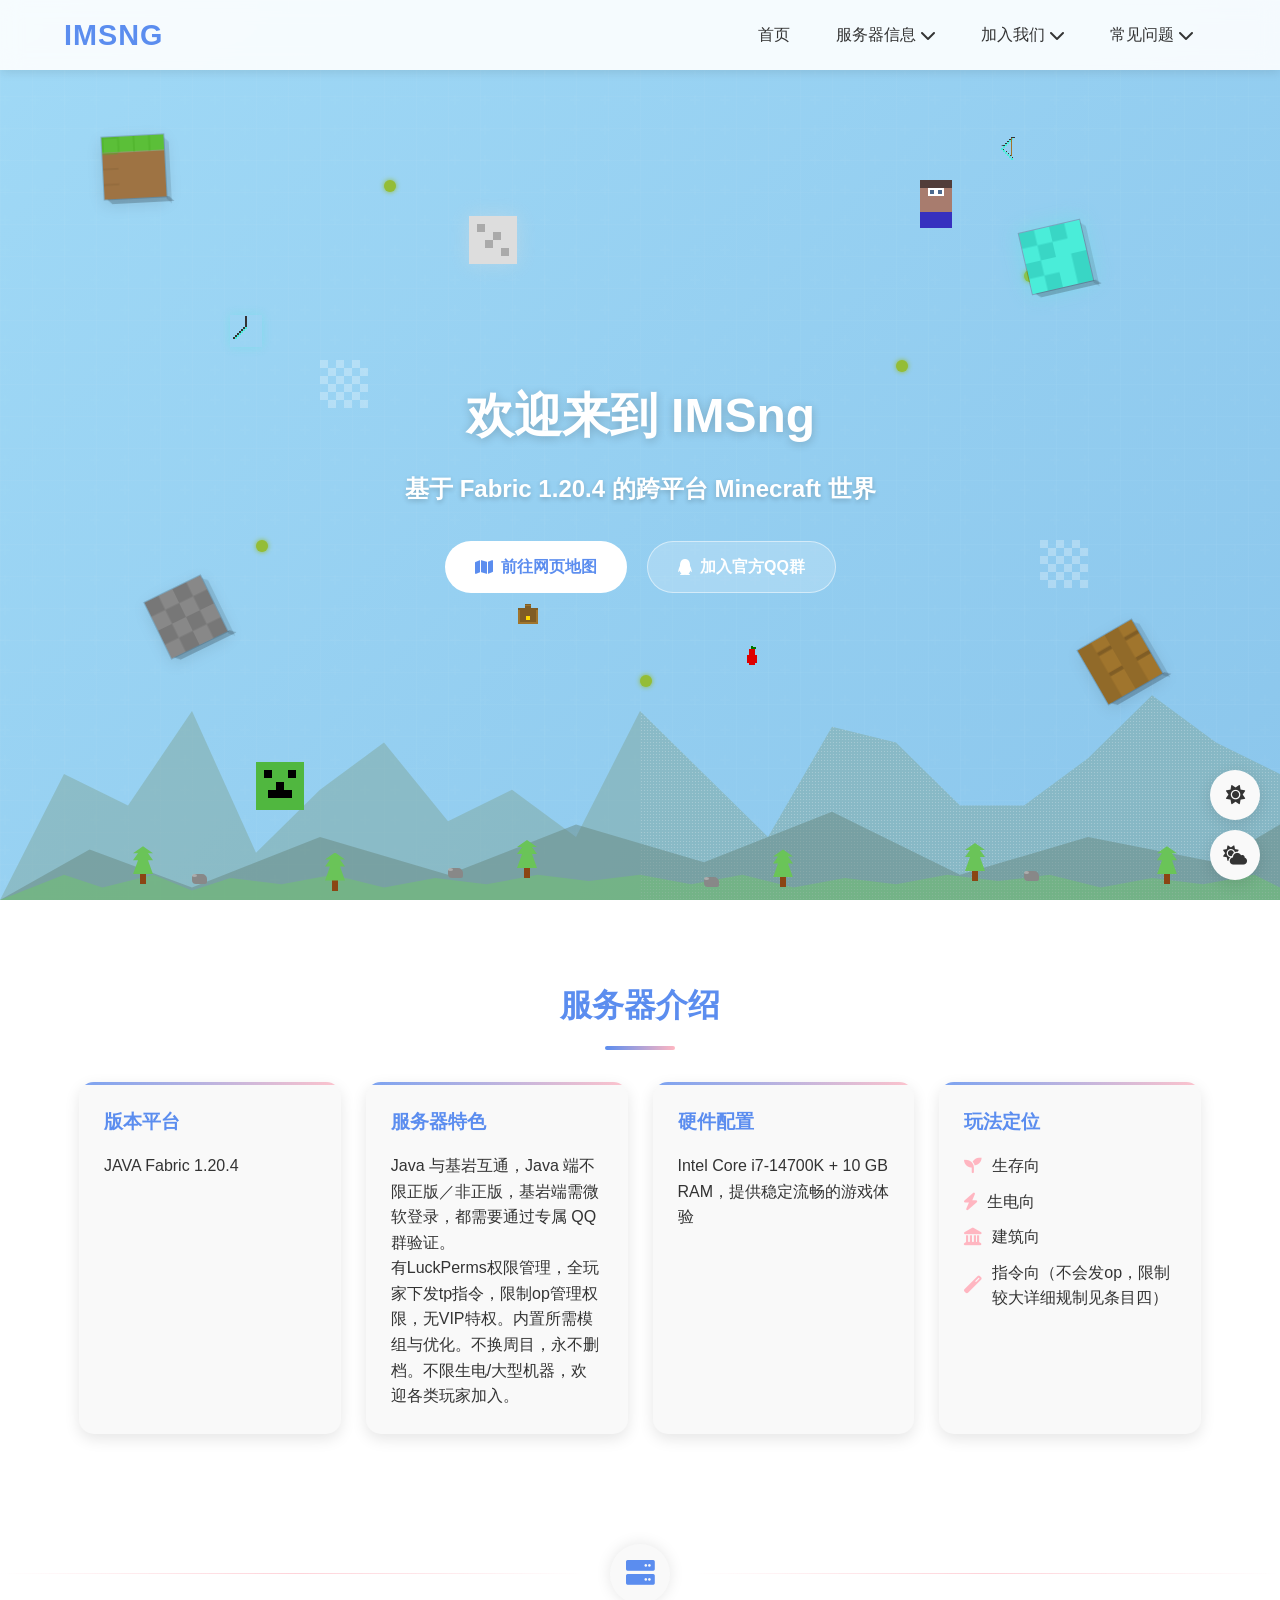
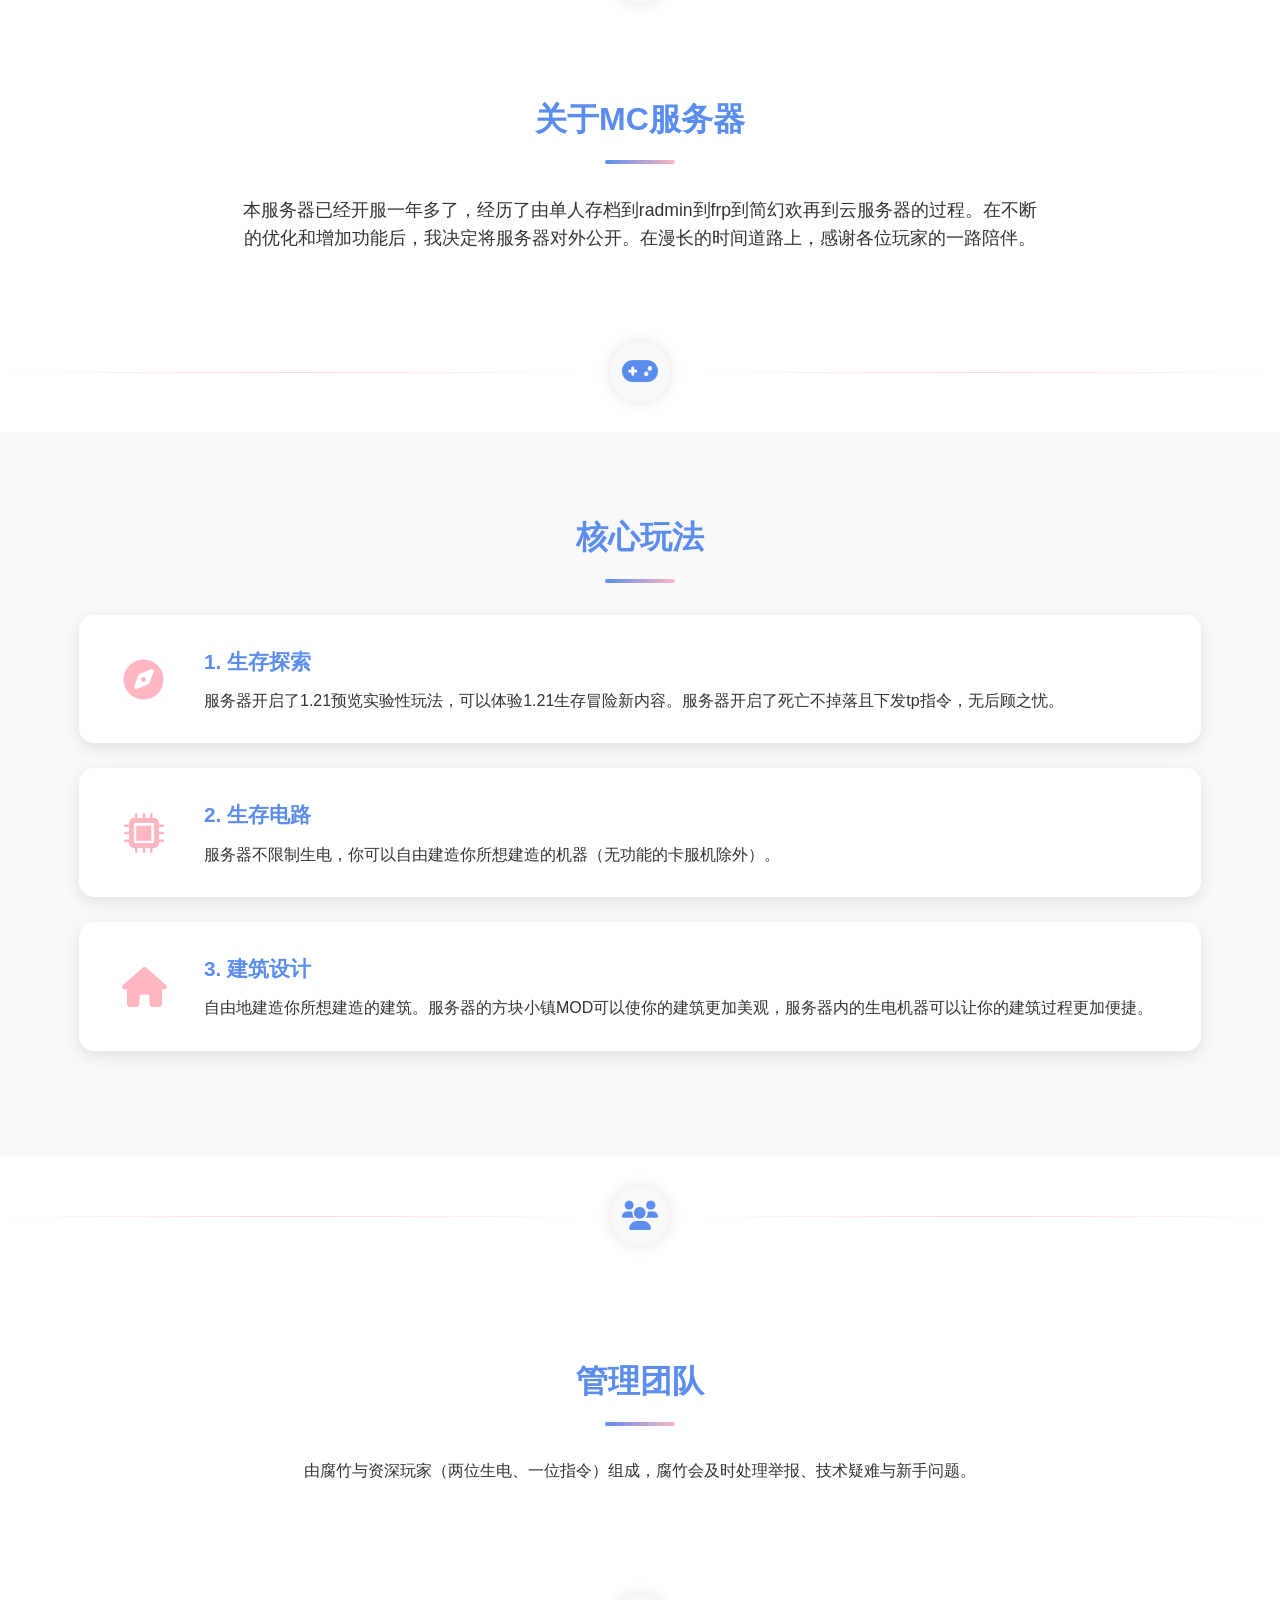
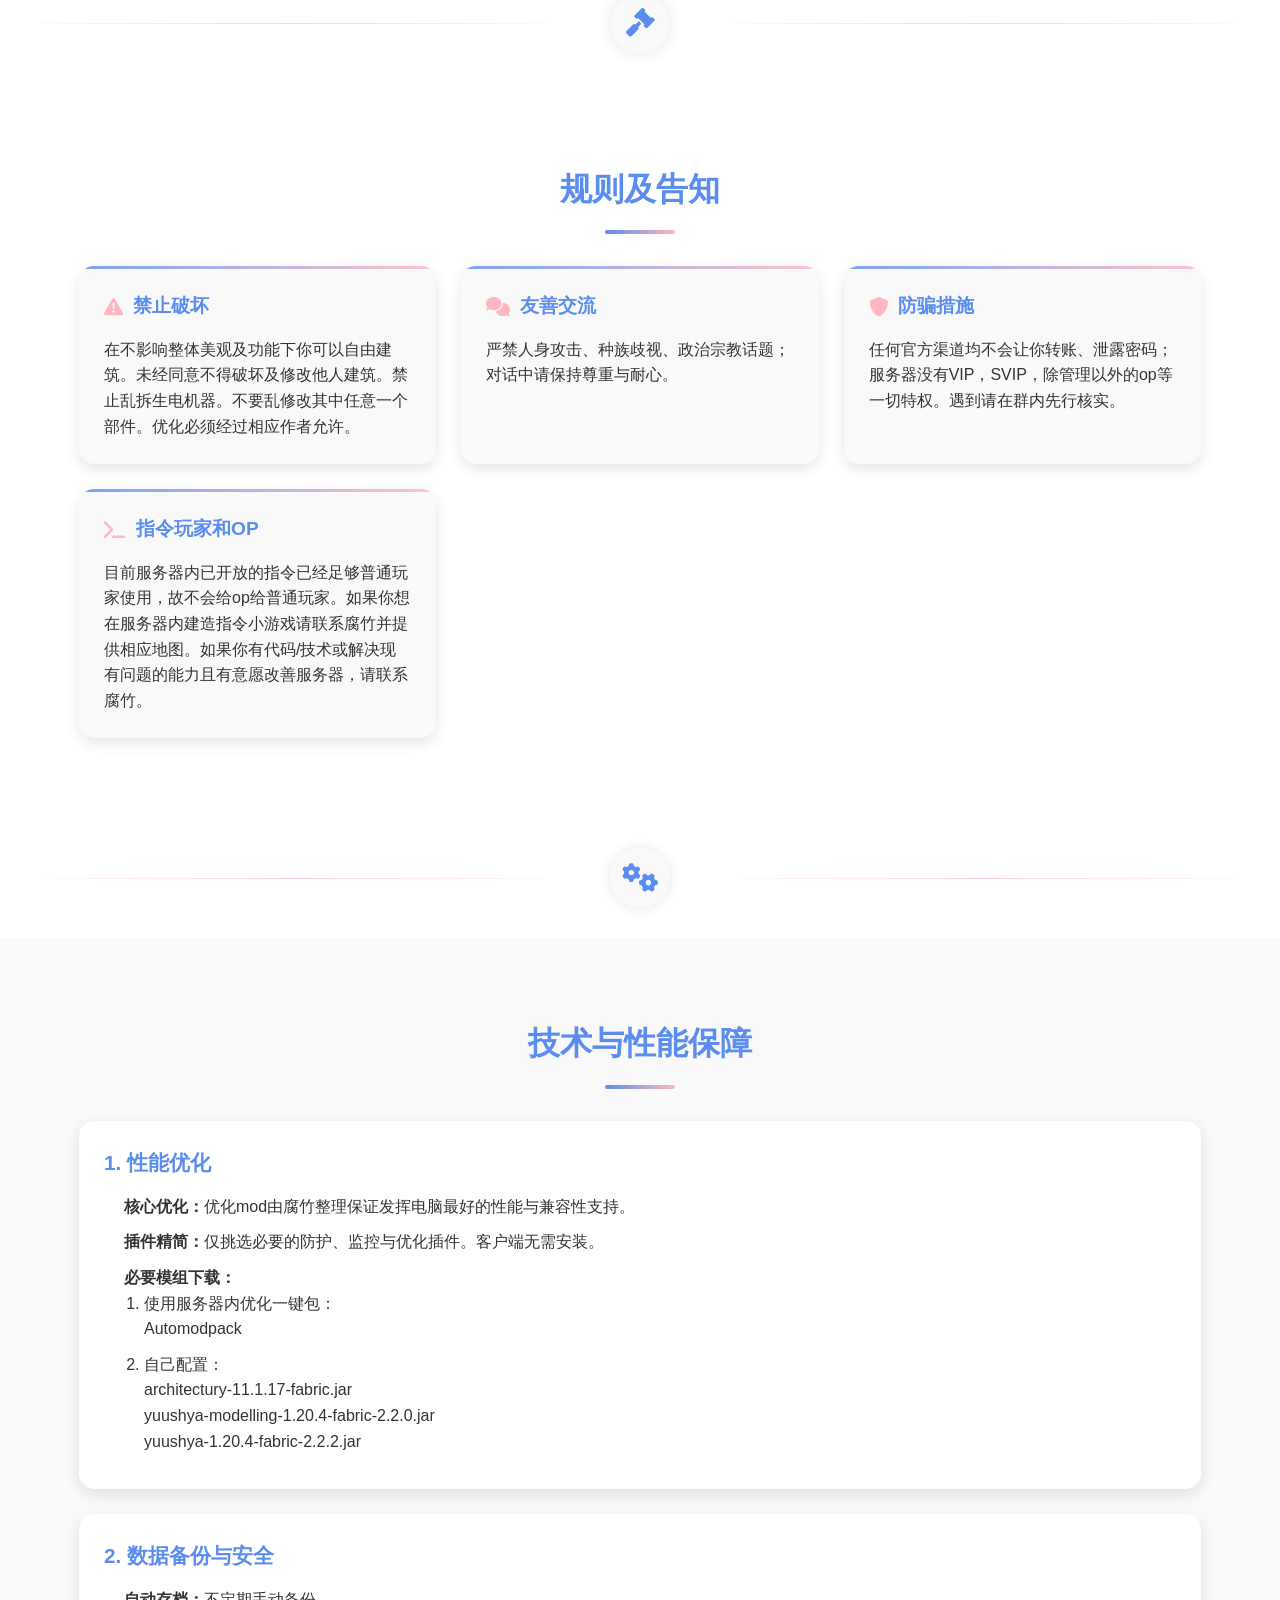
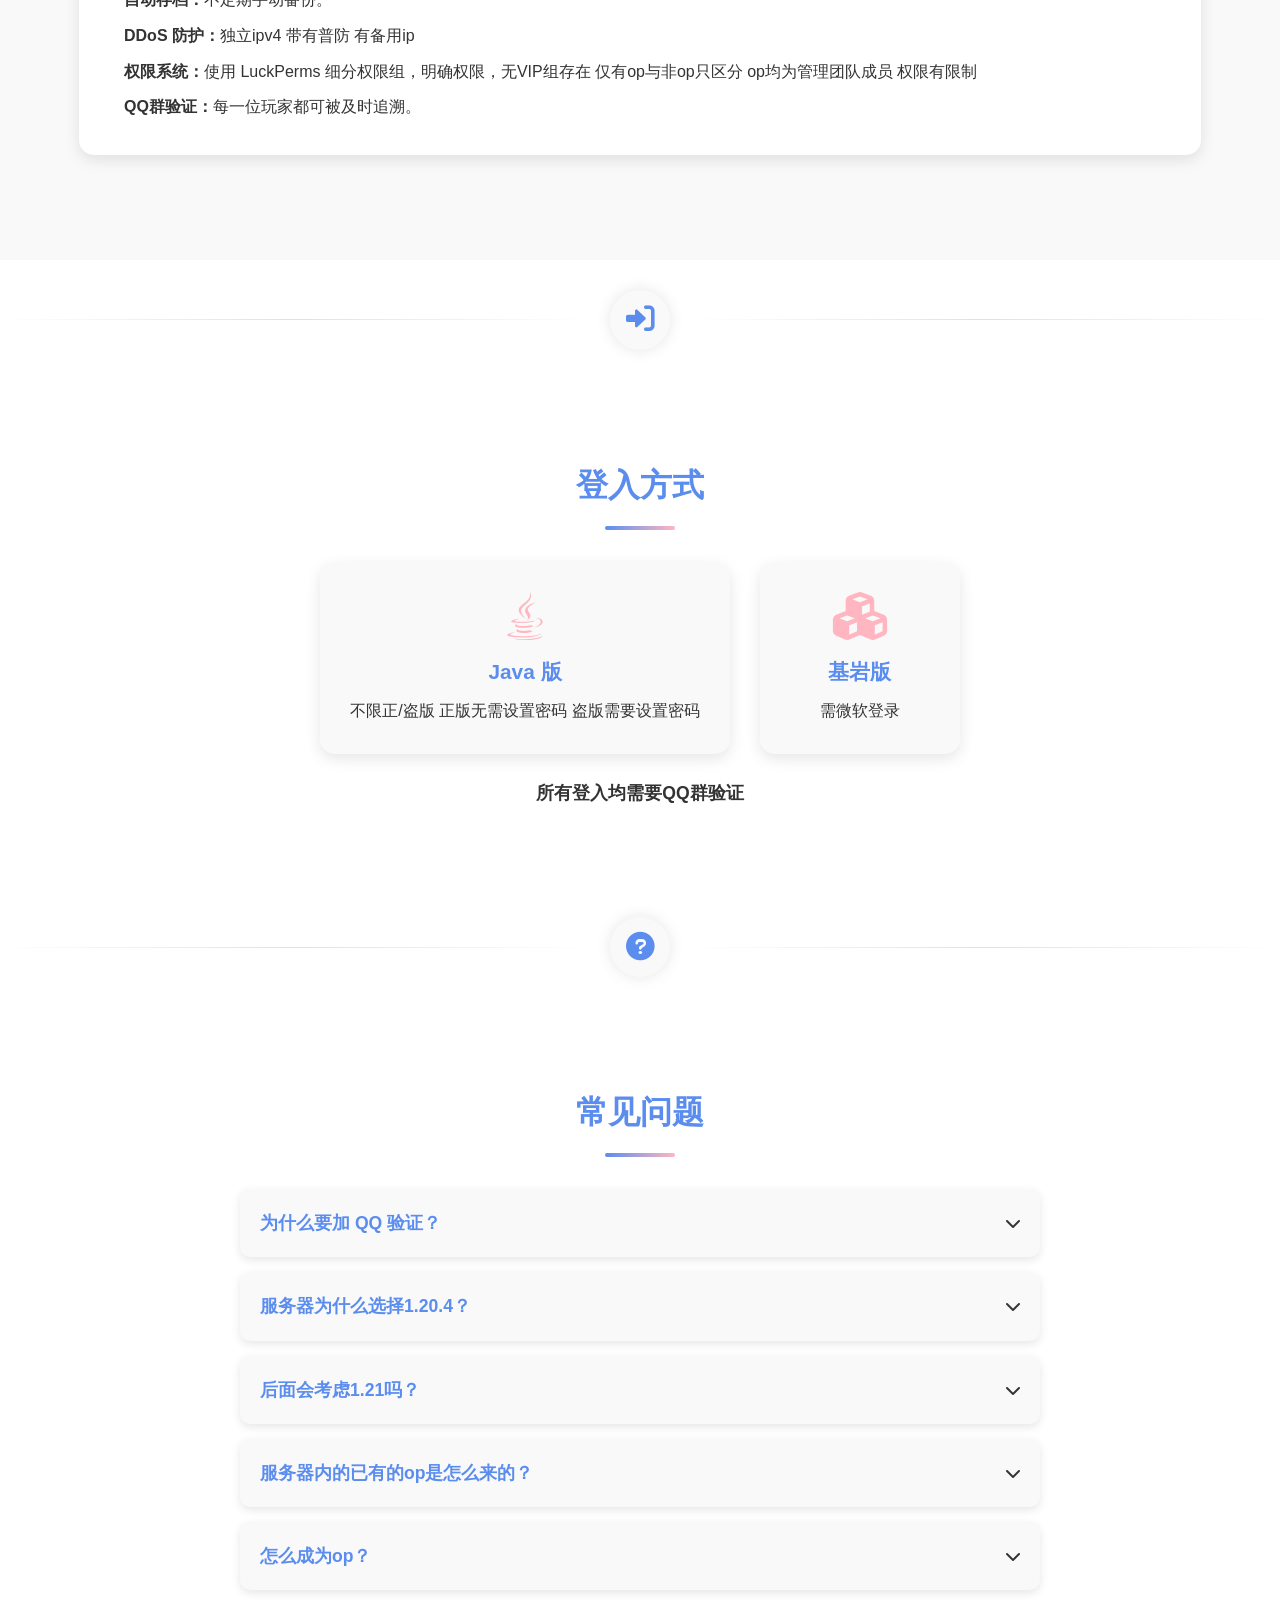
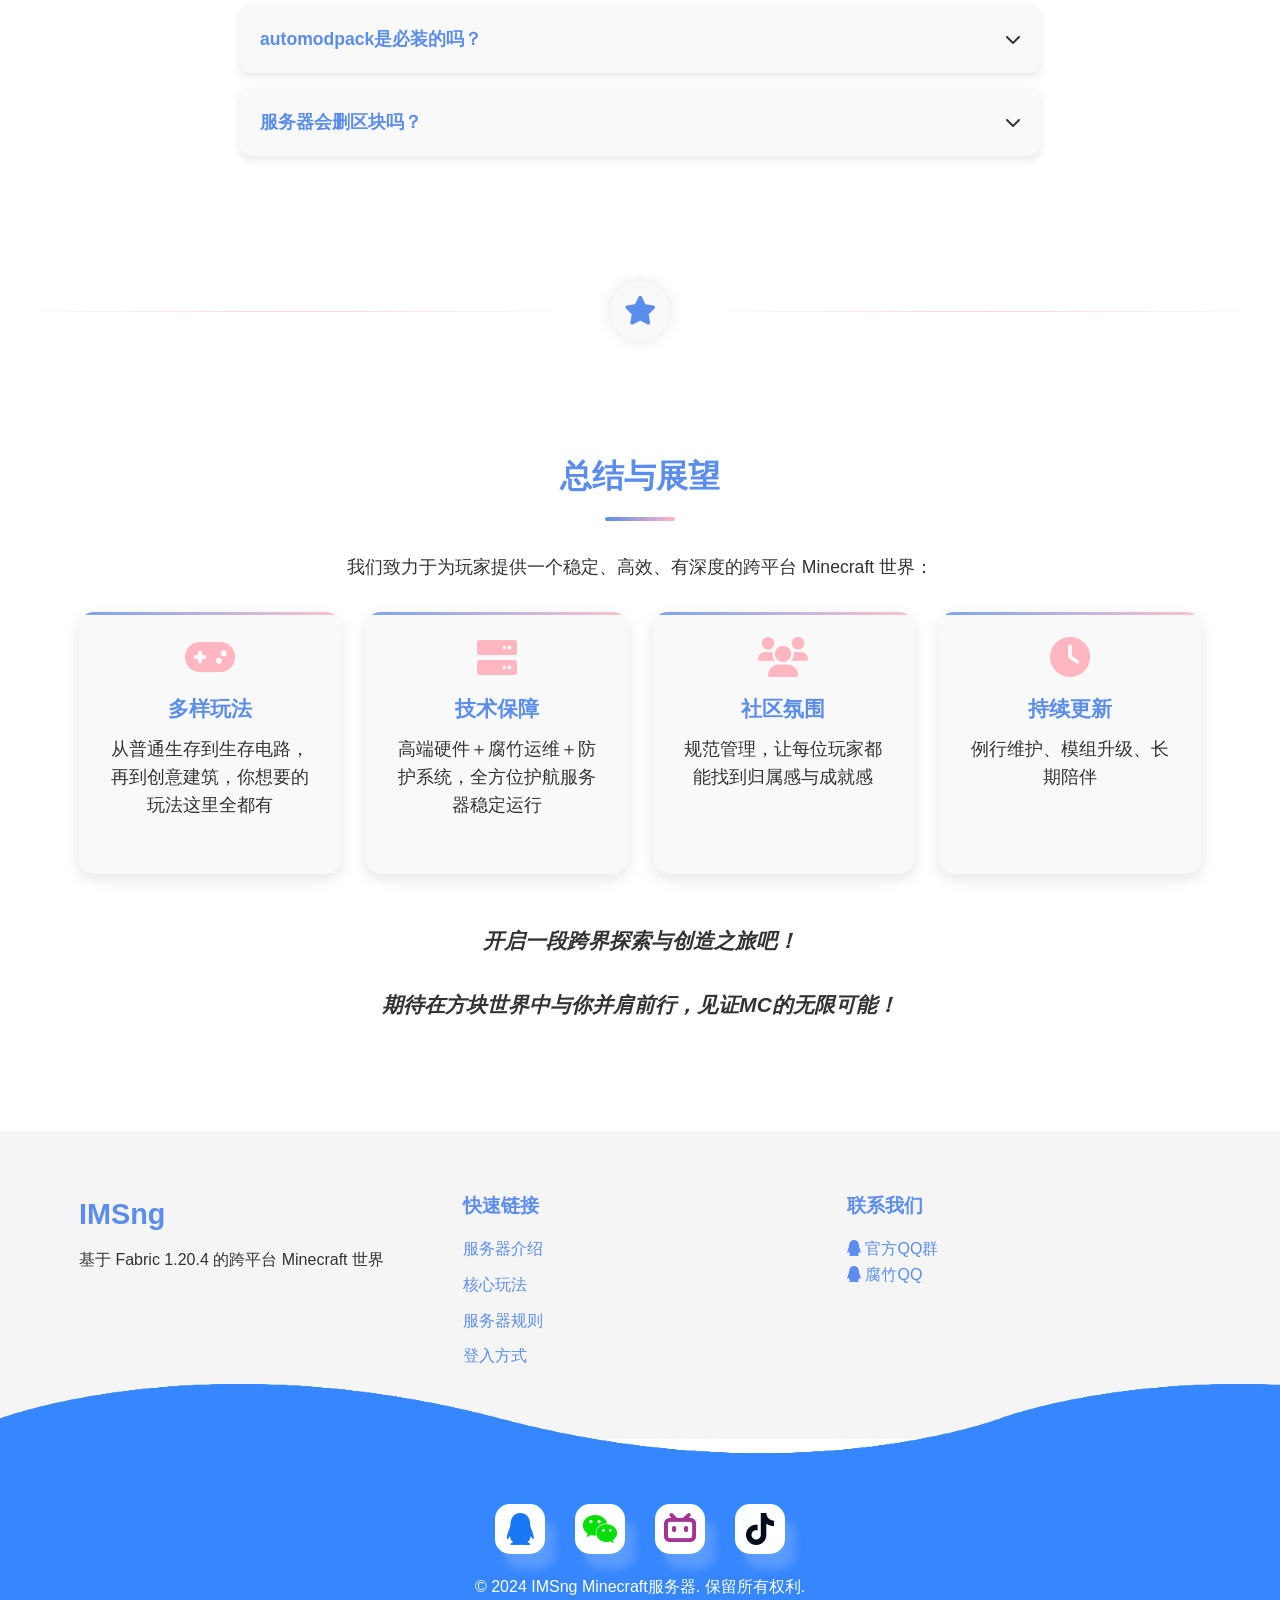
==== index.html @ 8a2ccec1 "Add files via upload" ====
<!DOCTYPE html>
<html lang="zh-CN">
<head>
    <meta charset="UTF-8">
    <meta name="viewport" content="width=device-width, initial-scale=1.0">
    <title>IMSng - Minecraft服务器</title>
    <link rel="stylesheet" href="styles.css">
    <link rel="stylesheet" href="https://cdnjs.cloudflare.com/ajax/libs/font-awesome/6.0.0/css/all.min.css">
</head>
<body class="light-mode">
    <!-- 导航栏 -->
    <nav class="navbar">
        <div class="navbar-container">
            <div class="logo">
                <a href="#">IMSng</a>
            </div>
            <ul class="nav-menu">
                <li class="nav-item">
                    <a href="#" class="nav-link">首页</a>
                </li>
                <li class="nav-item dropdown">
                    <a href="#" class="nav-link">服务器信息 <i class="fas fa-chevron-down"></i></a>
                    <div class="dropdown-content">
                        <a href="#intro">基本介绍</a>
                        <a href="#gameplay">核心玩法</a>
                        <a href="#rules">服务器规则</a>
                        <a href="#tech">技术与优化</a>
                    </div>
                </li>
                <li class="nav-item dropdown">
                    <a href="#" class="nav-link">加入我们 <i class="fas fa-chevron-down"></i></a>
                    <div class="dropdown-content">
                        <a href="#join">登入方式</a>
                        <a href="https://map.IMSng.cn" target="_blank">服务器地图</a>
                        <a href="https://qm.qq.com/q/CUrwVL8nU4" target="_blank">官方QQ群</a>
                    </div>
                </li>
                <li class="nav-item dropdown">
                    <a href="#" class="nav-link">常见问题 <i class="fas fa-chevron-down"></i></a>
                    <div class="dropdown-content">
                        <a href="#faq">FAQ</a>
                        <a href="#contact">联系我们</a>
                    </div>
                </li>
            </ul>
            <button class="hamburger">
                <i class="fas fa-bars"></i>
            </button>
        </div>
    </nav>

    <!-- 首屏 -->
    <header class="hero">
        <!-- 装饰性背景元素 - Minecraft风格 -->
        <div class="hero-decoration">
            <!-- Minecraft方块背景网格 -->
            <div class="minecraft-grid"></div>
            
            <!-- Minecraft天空元素 -->
            <div class="minecraft-sky">
                <!-- 太阳/月亮 -->
                <div id="minecraft-celestial"></div>
                
                <!-- 天气系统 -->
                <div id="minecraft-weather">
                    <!-- 雨滴 -->
                    <div class="rain-container"></div>
                    <!-- 雪花 -->
                    <div class="snow-container"></div>
                    <!-- 雷电 -->
                    <div class="thunder-container"></div>
                </div>
            </div>
            
            <!-- 浮动的Minecraft方块 -->
            <div class="minecraft-block grass-block" style="top: 15%; left: 8%; animation-delay: 0s; transform: rotate(15deg) scale(1.2);"></div>
            <div class="minecraft-block stone-block" style="top: 65%; left: 12%; animation-delay: 3s; transform: rotate(-8deg);"></div>
            <div class="minecraft-block diamond-block" style="top: 25%; right: 15%; animation-delay: 1.5s; transform: rotate(5deg) scale(0.9);"></div>
            <div class="minecraft-block wood-block" style="top: 70%; right: 10%; animation-delay: 4.2s; transform: rotate(-12deg);"></div>
            
            <!-- Minecraft像素生物 -->
            <div class="minecraft-mob creeper" style="bottom: 10%; left: 20%;"></div>
            <div class="minecraft-mob steve" style="top: 20%; right: 25%;"></div>
            
            <!-- Minecraft工具和物品 -->
            <div class="minecraft-item diamond-sword" style="top: 35%; left: 18%;"></div>
            <div class="minecraft-item pickaxe" style="top: 15%; right: 20%;"></div>
            <div class="minecraft-item apple" style="bottom: 25%; right: 40%;"></div>
            <div class="minecraft-item chest" style="bottom: 30%; left: 40%;"></div>
            
            <!-- Minecraft粒子效果 -->
            <div class="minecraft-particles">
                <div class="xp-orb" style="--x: 30%; --y: 20%; --delay: 0s;"></div>
                <div class="xp-orb" style="--x: 70%; --y: 40%; --delay: 1.3s;"></div>
                <div class="xp-orb" style="--x: 20%; --y: 60%; --delay: 2.6s;"></div>
                <div class="xp-orb" style="--x: 80%; --y: 30%; --delay: 3.9s;"></div>
                <div class="xp-orb" style="--x: 50%; --y: 75%; --delay: 5.2s;"></div>
            </div>
            
            <!-- 挖掘特效 -->
            <div class="mining-effect" style="top: 40%; left: 25%;"></div>
            <div class="mining-effect" style="top: 60%; right: 15%;"></div>
            
            <!-- 远景山脉 -->
            <div class="minecraft-mountains">
                <!-- 添加星星 -->
                <div class="minecraft-star" style="left: 10%; top: 20%;"></div>
                <div class="minecraft-star" style="left: 25%; top: 10%;"></div>
                <div class="minecraft-star" style="left: 45%; top: 15%;"></div>
                <div class="minecraft-star" style="left: 65%; top: 5%;"></div>
                <div class="minecraft-star" style="left: 80%; top: 12%;"></div>
                <div class="minecraft-star" style="left: 95%; top: 18%;"></div>
                
                <!-- 添加萤火虫 -->
                <div class="minecraft-firefly" style="left: 20%; bottom: 20%; animation-delay: 0s;"></div>
                <div class="minecraft-firefly" style="left: 40%; bottom: 25%; animation-delay: 2s;"></div>
                <div class="minecraft-firefly" style="left: 60%; bottom: 15%; animation-delay: 1s;"></div>
                <div class="minecraft-firefly" style="left: 75%; bottom: 30%; animation-delay: 3s;"></div>
                <div class="minecraft-firefly" style="left: 85%; bottom: 18%; animation-delay: 1.5s;"></div>
                
                <!-- 添加小型飘落粒子 -->
                <div class="minecraft-mountain-particles"></div>
            </div>
            
            <!-- 添加第二层山脉 - 独立元素 -->
            <div class="minecraft-mountains-second"></div>
            
            <!-- 添加独立的树木和石头元素 -->
            <div class="minecraft-scenery">
                <!-- 远景树木 -->
                <div class="minecraft-tree" style="left: 10%; bottom: 5%;"></div>
                <div class="minecraft-tree" style="left: 25%; bottom: 3%;"></div>
                <div class="minecraft-tree" style="left: 40%; bottom: 7%;"></div>
                <div class="minecraft-tree" style="left: 60%; bottom: 4%;"></div>
                <div class="minecraft-tree" style="left: 75%; bottom: 6%;"></div>
                <div class="minecraft-tree" style="left: 90%; bottom: 5%;"></div>
                
                <!-- 装饰性岩石 -->
                <div class="minecraft-rock" style="left: 15%; bottom: 5%;"></div>
                <div class="minecraft-rock" style="left: 35%; bottom: 7%;"></div>
                <div class="minecraft-rock" style="left: 55%; bottom: 4%;"></div>
                <div class="minecraft-rock" style="left: 80%; bottom: 6%;"></div>
            </div>
            
            <!-- 添加云朵 -->
            <div class="minecraft-cloud-container">
                <div class="minecraft-cloud" style="top: 20%; left: 10%; animation-delay: 0s;"></div>
                <div class="minecraft-cloud" style="top: 15%; left: 30%; animation-delay: 10s;"></div>
                <div class="minecraft-cloud" style="top: 25%; left: 50%; animation-delay: 5s;"></div>
                <div class="minecraft-cloud" style="top: 18%; left: 70%; animation-delay: 15s;"></div>
            </div>
        </div>
        
        <!-- 主题适配的渐变覆盖层 -->
        <div class="overlay-gradient"></div>
        
        <div class="hero-container">
            <h1>欢迎来到 IMSng</h1>
            <h2>基于 Fabric 1.20.4 的跨平台 Minecraft 世界</h2>
            <div class="hero-buttons">
                <a href="https://map.IMSng.cn" class="btn btn-primary" target="_blank">
                    <i class="fas fa-map"></i> 前往网页地图
                </a>
                <a href="https://qm.qq.com/q/CUrwVL8nU4" class="btn btn-secondary" target="_blank">
                    <i class="fab fa-qq"></i> 加入官方QQ群
                </a>
            </div>
        </div>
        <!-- 主题切换按钮 -->
        <div class="theme-toggle">
            <button id="theme-toggle-btn">
                <i class="fas fa-sun"></i>
            </button>
        </div>
    </header>

    <!-- 服务器介绍 -->
    <main>
        <section class="intro" id="intro">
            <div class="container">
                <h2 class="section-title">服务器介绍</h2>
                <div class="intro-content">
                    <div class="intro-card">
                        <h3>版本平台</h3>
                        <p>JAVA Fabric 1.20.4</p>
                    </div>
                    <div class="intro-card">
                        <h3>服务器特色</h3>
                        <p>Java 与基岩互通，Java 端不限正版／非正版，基岩端需微软登录，都需要通过专属 QQ 群验证。</p>
                        <p>有LuckPerms权限管理，全玩家下发tp指令，限制op管理权限，无VIP特权。内置所需模组与优化。不换周目，永不删档。不限生电/大型机器，欢迎各类玩家加入。</p>
                    </div>
                    <div class="intro-card">
                        <h3>硬件配置</h3>
                        <p>Intel Core i7-14700K + 10 GB RAM，提供稳定流畅的游戏体验</p>
                    </div>
                    <div class="intro-card">
                        <h3>玩法定位</h3>
                        <ul class="features-list">
                            <li><i class="fas fa-seedling"></i> 生存向</li>
                            <li><i class="fas fa-bolt"></i> 生电向</li>
                            <li><i class="fas fa-landmark"></i> 建筑向</li>
                            <li><i class="fas fa-magic"></i> 指令向（不会发op，限制较大详细规制见条目四）</li>
                        </ul>
                    </div>
                </div>
            </div>
        </section>
        
        <!-- 装饰分隔元素 -->
        <div class="section-divider">
            <div class="section-divider-icon"><i class="fas fa-server"></i></div>
        </div>

        <section class="about" id="about">
            <div class="container">
                <h2 class="section-title">关于MC服务器</h2>
                <p>本服务器已经开服一年多了，经历了由单人存档到radmin到frp到简幻欢再到云服务器的过程。在不断的优化和增加功能后，我决定将服务器对外公开。在漫长的时间道路上，感谢各位玩家的一路陪伴。</p>
            </div>
        </section>
        
        <!-- 装饰分隔元素 -->
        <div class="section-divider">
            <div class="section-divider-icon"><i class="fas fa-gamepad"></i></div>
        </div>

        <section class="gameplay" id="gameplay">
            <div class="container">
                <h2 class="section-title">核心玩法</h2>
                
                <div class="gameplay-card">
                    <div class="gameplay-icon">
                        <i class="fas fa-compass"></i>
                    </div>
                    <div class="gameplay-content">
                        <h3>1. 生存探索</h3>
                        <p>服务器开启了1.21预览实验性玩法，可以体验1.21生存冒险新内容。服务器开启了死亡不掉落且下发tp指令，无后顾之忧。</p>
                    </div>
                </div>
                
                <div class="gameplay-card">
                    <div class="gameplay-icon">
                        <i class="fas fa-microchip"></i>
                    </div>
                    <div class="gameplay-content">
                        <h3>2. 生存电路</h3>
                        <p>服务器不限制生电，你可以自由建造你所想建造的机器（无功能的卡服机除外）。</p>
                    </div>
                </div>
                
                <div class="gameplay-card">
                    <div class="gameplay-icon">
                        <i class="fas fa-home"></i>
                    </div>
                    <div class="gameplay-content">
                        <h3>3. 建筑设计</h3>
                        <p>自由地建造你所想建造的建筑。服务器的方块小镇MOD可以使你的建筑更加美观，服务器内的生电机器可以让你的建筑过程更加便捷。</p>
                    </div>
                </div>
            </div>
        </section>
        
        <!-- 装饰分隔元素 -->
        <div class="section-divider">
            <div class="section-divider-icon"><i class="fas fa-users"></i></div>
        </div>

        <section class="team" id="team">
            <div class="container">
                <h2 class="section-title">管理团队</h2>
                <p>由腐竹与资深玩家（两位生电、一位指令）组成，腐竹会及时处理举报、技术疑难与新手问题。</p>
            </div>
        </section>
        
        <!-- 装饰分隔元素 -->
        <div class="section-divider">
            <div class="section-divider-icon"><i class="fas fa-gavel"></i></div>
        </div>

        <section class="rules" id="rules">
            <div class="container">
                <h2 class="section-title">规则及告知</h2>
                <div class="rules-grid">
                    <div class="rule-item">
                        <h3><i class="fas fa-exclamation-triangle"></i> 禁止破坏</h3>
                        <p>在不影响整体美观及功能下你可以自由建筑。未经同意不得破坏及修改他人建筑。禁止乱拆生电机器。不要乱修改其中任意一个部件。优化必须经过相应作者允许。</p>
                    </div>
                    <div class="rule-item">
                        <h3><i class="fas fa-comments"></i> 友善交流</h3>
                        <p>严禁人身攻击、种族歧视、政治宗教话题；对话中请保持尊重与耐心。</p>
                    </div>
                    <div class="rule-item">
                        <h3><i class="fas fa-shield-alt"></i> 防骗措施</h3>
                        <p>任何官方渠道均不会让你转账、泄露密码；服务器没有VIP，SVIP，除管理以外的op等一切特权。遇到请在群内先行核实。</p>
                    </div>
                    <div class="rule-item">
                        <h3><i class="fas fa-terminal"></i> 指令玩家和OP</h3>
                        <p>目前服务器内已开放的指令已经足够普通玩家使用，故不会给op给普通玩家。如果你想在服务器内建造指令小游戏请联系腐竹并提供相应地图。如果你有代码/技术或解决现有问题的能力且有意愿改善服务器，请联系腐竹。</p>
                    </div>
                </div>
            </div>
        </section>
        
        <!-- 装饰分隔元素 -->
        <div class="section-divider">
            <div class="section-divider-icon"><i class="fas fa-cogs"></i></div>
        </div>

        <section class="tech" id="tech">
            <div class="container">
                <h2 class="section-title">技术与性能保障</h2>
                
                <div class="tech-section">
                    <h3>1. 性能优化</h3>
                    <ul>
                        <li><strong>核心优化：</strong>优化mod由腐竹整理保证发挥电脑最好的性能与兼容性支持。</li>
                        <li><strong>插件精简：</strong>仅挑选必要的防护、监控与优化插件。客户端无需安装。</li>
                        <li><strong>必要模组下载：</strong>
                            <ol>
                                <li>使用服务器内优化一键包：<br>
                                Automodpack</li>
                                <li>自己配置：<br>
                                architectury-11.1.17-fabric.jar<br>
                                yuushya-modelling-1.20.4-fabric-2.2.0.jar<br>
                                yuushya-1.20.4-fabric-2.2.2.jar</li>
                            </ol>
                        </li>
                    </ul>
                </div>
                
                <div class="tech-section">
                    <h3>2. 数据备份与安全</h3>
                    <ul>
                        <li><strong>自动存档：</strong>不定期手动备份。</li>
                        <li><strong>DDoS 防护：</strong>独立ipv4 带有普防 有备用ip</li>
                        <li><strong>权限系统：</strong>使用 LuckPerms 细分权限组，明确权限，无VIP组存在 仅有op与非op只区分 op均为管理团队成员 权限有限制</li>
                        <li><strong>QQ群验证：</strong>每一位玩家都可被及时追溯。</li>
                    </ul>
                </div>
            </div>
        </section>
        
        <!-- 装饰分隔元素 -->
        <div class="section-divider">
            <div class="section-divider-icon"><i class="fas fa-sign-in-alt"></i></div>
        </div>

        <section class="join" id="join">
            <div class="container">
                <h2 class="section-title">登入方式</h2>
                <div class="join-methods">
                    <div class="join-method">
                        <i class="fab fa-java"></i>
                        <h3>Java 版</h3>
                        <p>不限正/盗版 正版无需设置密码 盗版需要设置密码</p>
                    </div>
                    <div class="join-method">
                        <i class="fas fa-cubes"></i>
                        <h3>基岩版</h3>
                        <p>需微软登录</p>
                    </div>
                </div>
                <p class="join-note">所有登入均需要QQ群验证</p>
            </div>
        </section>
        
        <!-- 装饰分隔元素 -->
        <div class="section-divider">
            <div class="section-divider-icon"><i class="fas fa-question-circle"></i></div>
        </div>

        <section class="faq" id="faq">
            <div class="container">
                <h2 class="section-title">常见问题</h2>
                <div class="faq-list">
                    <div class="faq-item">
                        <div class="faq-question">
                            <h3>为什么要加 QQ 验证？</h3>
                            <i class="fas fa-chevron-down"></i>
                        </div>
                        <div class="faq-answer">
                            <p>原本是没有的，但因为加了盗版密码登录，为了防止"熊"玩家乱刷屏／破坏 / 炸服并提供一个稳定的追溯路径，加强社区管理；同时可在群内及时发布公告，所以加了QQ群验证。</p>
                        </div>
                    </div>
                    <div class="faq-item">
                        <div class="faq-question">
                            <h3>服务器为什么选择1.20.4？</h3>
                            <i class="fas fa-chevron-down"></i>
                        </div>
                        <div class="faq-answer">
                            <p>①1.20.4相比于之前版本有足够的mod生态 ②服务器内有依靠nbt的指令小游戏 因高版本nbt改变 升至1.20.5及以上版本会导致现有nbt指令不可用③1.20.4可以体验1.21的预览性更新</p>
                        </div>
                    </div>
                    <div class="faq-item">
                        <div class="faq-question">
                            <h3>后面会考虑1.21吗？</h3>
                            <i class="fas fa-chevron-down"></i>
                        </div>
                        <div class="faq-answer">
                            <p>如果能解决nbt的问题就升</p>
                        </div>
                    </div>
                    <div class="faq-item">
                        <div class="faq-question">
                            <h3>服务器内的已有的op是怎么来的？</h3>
                            <i class="fas fa-chevron-down"></i>
                        </div>
                        <div class="faq-answer">
                            <p>现服务器内的op（加上腐竹一共3位）来自最开始radmin时期的服务器的部分原始股且具有一定特长。</p>
                        </div>
                    </div>
                    <div class="faq-item">
                        <div class="faq-question">
                            <h3>怎么成为op？</h3>
                            <i class="fas fa-chevron-down"></i>
                        </div>
                        <div class="faq-answer">
                            <p>不下发op，此点见条目四</p>
                        </div>
                    </div>
                    <div class="faq-item">
                        <div class="faq-question">
                            <h3>automodpack是必装的吗？</h3>
                            <i class="fas fa-chevron-down"></i>
                        </div>
                        <div class="faq-answer">
                            <p>不是必装的，你可以在安装必需mod后自己配置。</p>
                        </div>
                    </div>
                    <div class="faq-item">
                        <div class="faq-question">
                            <h3>服务器会删区块吗？</h3>
                            <i class="fas fa-chevron-down"></i>
                        </div>
                        <div class="faq-answer">
                            <p>一般不会，除非区块内有无法处理的卡服器和禁人塔</p>
                        </div>
                    </div>
                </div>
            </div>
        </section>
        
        <!-- 装饰分隔元素 -->
        <div class="section-divider">
            <div class="section-divider-icon"><i class="fas fa-star"></i></div>
        </div>

        <section class="summary" id="summary">
            <div class="container">
                <h2 class="section-title">总结与展望</h2>
                <p>我们致力于为玩家提供一个稳定、高效、有深度的跨平台 Minecraft 世界：</p>
                <div class="summary-grid">
                    <div class="summary-item">
                        <i class="fas fa-gamepad"></i>
                        <h3>多样玩法</h3>
                        <p>从普通生存到生存电路，再到创意建筑，你想要的玩法这里全都有</p>
                    </div>
                    <div class="summary-item">
                        <i class="fas fa-server"></i>
                        <h3>技术保障</h3>
                        <p>高端硬件＋腐竹运维＋防护系统，全方位护航服务器稳定运行</p>
                    </div>
                    <div class="summary-item">
                        <i class="fas fa-users"></i>
                        <h3>社区氛围</h3>
                        <p>规范管理，让每位玩家都能找到归属感与成就感</p>
                    </div>
                    <div class="summary-item">
                        <i class="fas fa-clock"></i>
                        <h3>持续更新</h3>
                        <p>例行维护、模组升级、长期陪伴</p>
                    </div>
                </div>
                <div class="conclusion">
                    <p>开启一段跨界探索与创造之旅吧！</p>
                    <p>期待在方块世界中与你并肩前行，见证MC的无限可能！</p>
                </div>
            </div>
        </section>
    </main>

    <footer>
        <div class="footer-topmost">
            <div class="container">
                <div class="footer-content">
                    <div class="footer-logo">
                        <h3>IMSng</h3>
                        <p>基于 Fabric 1.20.4 的跨平台 Minecraft 世界</p>
                    </div>
                    <div class="footer-links">
                        <h4>快速链接</h4>
                        <ul>
                            <li><a href="#intro">服务器介绍</a></li>
                            <li><a href="#gameplay">核心玩法</a></li>
                            <li><a href="#rules">服务器规则</a></li>
                            <li><a href="#join">登入方式</a></li>
                        </ul>
                    </div>
                    <div class="footer-contact" id="contact">
                        <h4>联系我们</h4>
                        <p><a href="https://qm.qq.com/q/CUrwVL8nU4" target="_blank"><i class="fab fa-qq"></i> 官方QQ群</a></p>
                         <p><a href="https://qm.qq.com/q/9iZkpiijOU" target="_blank"><i class="fab fa-qq"></i> 腐竹QQ</a></p>
                    </div>
                </div>
                
            </div>
        </div>
        <!-- 底面波浪效果 -->
        <div class="footer-bottommost">
            <div class="waves">
                <div class="wave" id="wave1"></div>
                <div class="wave" id="wave2"></div>
                <div class="wave" id="wave3"></div>
                <div class="wave" id="wave4"></div>
            </div>
            <ul class="social-icon">
                <li style="--clr:#1877f2;"><a href="https://qm.qq.com/q/CUrwVL8nU4"><i class="fa-brands fa-qq"></i></a></li>
                <li style="--clr:#05df05;"><a href="https://qm.qq.com/q/CUrwVL8nU4"><i class="fa-brands fa-weixin"></i></a></li>
                <li style="--clr:#a33494;"><a href="https://b23.tv/aKw0hLM"><i class="fa-brands fa-bilibili"></i></a></li>
                <li style="--clr:#020c1a;"><a href="https://b23.tv/aKw0hLM"><i class="fa-brands fa-tiktok"></i></a></li>
            </ul>

            <div class="footer-bottom">
                <p>&copy; 2024 IMSng Minecraft服务器. 保留所有权利.</p>
            </div>
        </div>
    
    </footer>

    <script src="script.js"></script>
</body>
</html>
---- styles.css ----
/* 全局变量 - 白色主题 */
:root {
    /* 基础颜色 */
    --primary-color: #5b8def;
    --secondary-color: #7ed1e2;
    --accent-color: #ffb6c1;
    --text-color: #333;
    --bg-color: #fff;
    --card-bg: #f9f9f9;
    --header-bg: linear-gradient(135deg, #a0d9f6, #8bc6ec);
    --footer-bg: #f5f5f5;
    --nav-bg: rgba(255, 255, 255, 0.9);
    --border-color: #eaeaea;
    --shadow-color: rgba(0, 0, 0, 0.1);
    
    /* 装饰图案和背景 */
    --pattern-opacity: 0.03;
    --decoration-color: rgba(91, 141, 239, 0.1);
    
    /* 动画持续时间 */
    --transition-speed: 0.3s;
    
    /* Minecraft主题颜色 - 明亮主题 */
    --grass-color: #7de667; /* 更亮更柔和的马卡龙绿色 */
    --dirt-color: #9e7343;
    --stone-color: #888888;
    --wood-color: #a0752d;
    --diamond-color: #4aedd9;
    --creeper-color: #50b73f;
    --steve-color: #a87c6e;
    --xp-orb-color: #94bd36;
    --sky-color: #7cd0f5;
    --cloud-color: rgba(255, 255, 255, 0.9);
    --mountains-color: rgba(128, 167, 157, 0.5);
}

/* 黑色主题 - 更加炫酷科技风 */
.dark-mode {
    --primary-color: #00ddff;
    --secondary-color: #9f4dff;
    --accent-color: #ff4d94;
    --text-color: #e0e0e0;
    --bg-color: #121212;
    --card-bg: #1e1e1e;
    --header-bg: linear-gradient(135deg, #0f0f2d, #000428);
    --footer-bg: #0a0a0a;
    --nav-bg: rgba(18, 18, 18, 0.9);
    --border-color: #333;
    --shadow-color: rgba(0, 0, 0, 0.3);
    
    /* 炫酷科技风装饰 */
    --pattern-opacity: 0.06;
    --decoration-color: rgba(0, 221, 255, 0.05);
    
    /* Minecraft主题颜色 - 暗色主题 */
    --grass-color: #66d04c; /* 更亮的暗黑模式马卡龙绿色 */
    --dirt-color: #785a36;
    --stone-color: #666666;
    --wood-color: #7a5824;
    --diamond-color: #38baa9;
    --creeper-color: #3a9d29;
    --steve-color: #7b5c4e;
    --xp-orb-color: #7aa92d;
    --sky-color: #061828;
    --cloud-color: rgba(130, 130, 180, 0.3);
    --mountains-color: rgba(60, 75, 88, 0.7);
}

/* 全局背景图案 */
body::before {
    content: '';
    position: fixed;
    top: 0;
    left: 0;
    width: 100%;
    height: 100%;
    pointer-events: none;
    z-index: -1;
    opacity: var(--pattern-opacity);
    background-image: 
        radial-gradient(circle at 25px 25px, var(--primary-color) 2%, transparent 0%),
        radial-gradient(circle at 75px 75px, var(--accent-color) 2%, transparent 0%);
    background-size: 100px 100px;
    background-position: 0 0, 50px 50px;
}

/* 装饰元素样式 */
.section-divider {
    height: 120px;
    position: relative;
    margin: 0;
    overflow: hidden;
    display: flex;
    justify-content: center;
    align-items: center;
    background-size: 400% 400%;
}

.section-divider::before,
.section-divider::after {
    content: '';
    height: 1px;
    background: linear-gradient(to right, transparent, var(--accent-color), transparent);
    flex: 1;
    opacity: 0.6;
}

.section-divider-icon {
    width: 60px;
    height: 60px;
    border-radius: 50%;
    margin: 0 20px;
    display: flex;
    align-items: center;
    justify-content: center;
    background: var(--card-bg);
    box-shadow: 0 0 15px var(--shadow-color);
    position: relative;
    z-index: 2;
}

.section-divider-icon i {
    font-size: 1.8rem;
    color: var(--primary-color);
}

.dark-mode .section-divider-icon {
    background: linear-gradient(135deg, rgba(0, 221, 255, 0.1), rgba(159, 77, 255, 0.1));
    box-shadow: 0 0 15px rgba(0, 221, 255, 0.3);
}

.dark-mode .section-divider-icon::before {
    content: '';
    position: absolute;
    top: -3px;
    left: -3px;
    right: -3px;
    bottom: -3px;
    border-radius: 50%;
    background: linear-gradient(to right, var(--primary-color), var(--accent-color));
    z-index: -1;
    opacity: 0.7;
    animation: spin 10s linear infinite;
}

@keyframes spin {
    0% { transform: rotate(0deg); }
    100% { transform: rotate(360deg); }
}

/* 装饰性背景图案 */
.bg-pattern {
    position: absolute;
    z-index: -1;
    opacity: 0.03;
}

/* 更炫酷的黑色主题特效 */
.dark-mode section {
    position: relative;
    overflow: hidden;
}

.dark-mode section::before {
    content: '';
    position: absolute;
    top: 0;
    left: 0;
    right: 0;
    height: 1px;
    background: linear-gradient(to right, transparent, var(--accent-color), transparent);
    opacity: 0.3;
    z-index: 1;
}

.dark-mode section::after {
    content: '';
    position: absolute;
    bottom: 0;
    left: 0;
    right: 0;
    height: 1px;
    background: linear-gradient(to right, transparent, var(--primary-color), transparent);
    opacity: 0.3;
    z-index: 1;
}

.dark-mode .card-glow {
    box-shadow: 0 0 15px 2px rgba(0, 221, 255, 0.15);
}

.dark-mode .hero {
    position: relative;
    overflow: hidden;
}

.dark-mode .hero::before {
    content: '';
    position: absolute;
    width: 200%;
    height: 200%;
    top: -50%;
    left: -50%;
    background: radial-gradient(circle at center, rgba(0, 221, 255, 0.15), transparent 70%);
    animation: pulse 15s infinite alternate;
}

@keyframes pulse {
    0% { transform: scale(0.8); opacity: 0.3; }
    100% { transform: scale(1.2); opacity: 0.8; }
}

/* 重置样式 */
* {
    margin: 0;
    padding: 0;
    box-sizing: border-box;
}

body {
    font-family: 'Segoe UI', Tahoma, Geneva, Verdana, sans-serif;
    line-height: 1.6;
    color: var(--text-color);
    background-color: var(--bg-color);
    transition: background-color var(--transition-speed) ease, 
                color var(--transition-speed) ease;
}

a {
    color: var(--primary-color);
    text-decoration: none;
    transition: color var(--transition-speed) ease;
}

a:hover {
    text-decoration: none;
    color: var(--accent-color);
}

ul {
    list-style: none;
}

img {
    max-width: 100%;
}

.container {
    width: 90%;
    max-width: 1200px;
    margin: 0 auto;
    padding: 0 15px;
}

/* 导航栏样式 */
.navbar {
    position: fixed;
    top: 0;
    left: 0;
    width: 100%;
    height: 70px;
    background-color: var(--nav-bg);
    z-index: 1000;
    box-shadow: 0 2px 10px var(--shadow-color);
    backdrop-filter: blur(10px);
    -webkit-backdrop-filter: blur(10px);
    transition: background-color var(--transition-speed) ease,
                box-shadow var(--transition-speed) ease;
}

.navbar-container {
    display: flex;
    justify-content: space-between;
    align-items: center;
    height: 100%;
    width: 90%;
    max-width: 1200px;
    margin: 0 auto;
}

.logo a {
    color: var(--primary-color);
    font-weight: bold;
    font-size: 1.8rem;
    letter-spacing: 1px;
    text-transform: uppercase;
}

.nav-menu {
    display: flex;
}

.nav-item {
    position: relative;
    margin: 0 15px;
}

.nav-link {
    display: flex;
    align-items: center;
    gap: 5px;
    color: var(--text-color);
    font-size: 1rem;
    padding: 0.5rem;
    transition: color var(--transition-speed) ease;
}

.nav-link:hover {
    color: var(--primary-color);
}

.dropdown-content {
    position: absolute;
    top: 100%;
    left: 0;
    width: 200px;
    background-color: var(--card-bg);
    box-shadow: 0 5px 15px var(--shadow-color);
    border-radius: 5px;
    padding: 10px 0;
    opacity: 0;
    visibility: hidden;
    transform: translateY(10px);
    transition: opacity var(--transition-speed) ease, 
                transform var(--transition-speed) ease, 
                visibility var(--transition-speed) ease;
}

.dropdown:hover .dropdown-content {
    opacity: 1;
    visibility: visible;
    transform: translateY(0);
}

.dropdown-content a {
    display: block;
    padding: 10px 20px;
    color: var(--text-color);
    transition: background-color var(--transition-speed) ease, 
                color var(--transition-speed) ease;
}

.dropdown-content a:hover {
    background-color: rgba(0, 0, 0, 0.05);
    color: var(--primary-color);
}

/* 首屏样式增强 */
.hero {
    position: relative;
    height: 100vh;
    display: flex;
    align-items: center;
    justify-content: center;
    background: var(--header-bg);
    color: #fff;
    text-align: center;
    padding-top: 70px;
    overflow: hidden;
}

/* 白色主题装饰 */
body:not(.dark-mode) .hero::before {
    content: '';
    position: absolute;
    width: 100%;
    height: 100%;
    background-image: url("data:image/svg+xml,%3Csvg width='60' height='60' viewBox='0 0 60 60' xmlns='http://www.w3.org/2000/svg'%3E%3Cg fill='none' fill-rule='evenodd'%3E%3Cg fill='%23ffffff' fill-opacity='0.15'%3E%3Cpath d='M36 34v-4h-2v4h-4v2h4v4h2v-4h4v-2h-4zm0-30V0h-2v4h-4v2h4v4h2V6h4V4h-4zM6 34v-4H4v4H0v2h4v4h2v-4h4v-2H6zM6 4V0H4v4H0v2h4v4h2V6h4V4H6z'/%3E%3C/g%3E%3C/g%3E%3C/svg%3E");
    opacity: 0.1;
    z-index: 0;
}

/* 首屏内容过渡效果 - 只控制透明度的过渡 */
.hero h1, .hero h2, .hero-buttons {
    transition: opacity 0.5s ease;
    will-change: opacity, transform; /* 性能优化 */
}

/* 确保首屏元素在Z轴层级高于其他装饰元素 */
.hero-container {
    position: relative;
    z-index: 5;
    max-width: 800px;
    padding: 0 20px;
}

.hero h1 {
    font-size: 3rem;
    margin-bottom: 1rem;
    text-shadow: 0 2px 10px rgba(0, 0, 0, 0.2);
    animation: fadeInDown 1s ease;
}

.hero h2 {
    font-size: 1.5rem;
    margin-bottom: 2rem;
    opacity: 0.9;
    text-shadow: 0 2px 5px rgba(0, 0, 0, 0.2);
    animation: fadeInUp 1s ease 0.3s both;
}

.hero-buttons {
    display: flex;
    justify-content: center;
    gap: 20px;
    margin-top: 30px;
    animation: fadeIn 1s ease 0.6s both;
}

.btn {
    display: inline-flex;
    align-items: center;
    gap: 8px;
    padding: 12px 30px;
    border-radius: 50px;
    font-weight: 600;
    font-size: 1rem;
    transition: transform 0.2s ease, box-shadow 0.2s ease;
    cursor: pointer;
}

.btn:hover {
    transform: translateY(-3px);
    box-shadow: 0 6px 20px rgba(0, 0, 0, 0.15);
}

.btn-primary {
    background-color: #fff;
    color: var(--primary-color);
}

.btn-secondary {
    background-color: rgba(255, 255, 255, 0.2);
    color: #fff;
    border: 1px solid rgba(255, 255, 255, 0.5);
}

/* 主题切换按钮 */
.theme-toggle {
    position: fixed;
    bottom: 20px;
    right: 20px;
    z-index: 10000;
    animation: fadeInRight 1s ease;
}

#theme-toggle-btn, #weather-toggle-btn {
    width: 50px;
    height: 50px;
    background-color: var(--card-bg);
    border: none;
    border-radius: 50%;
    box-shadow: 0 4px 15px var(--shadow-color);
    cursor: pointer;
    display: flex;
    align-items: center;
    justify-content: center;
    font-size: 1.2rem;
    color: var(--text-color);
    transition: transform 0.3s ease, box-shadow 0.3s ease, background-color var(--transition-speed) ease;
    z-index: 10000;
}

#theme-toggle-btn:hover, #weather-toggle-btn:hover {
    transform: translateY(-3px);
    box-shadow: 0 6px 20px var(--shadow-color);
}

/* 服务器介绍部分增强 */
section {
    padding: 80px 0;
    transition: background-color var(--transition-speed) ease;
    position: relative;
}

.section-title {
    font-size: 2rem;
    margin-bottom: 2rem;
    text-align: center;
    position: relative;
    color: var(--primary-color);
}

.section-title:after {
    content: '';
    display: block;
    width: 70px;
    height: 4px;
    background: linear-gradient(to right, var(--primary-color), var(--accent-color));
    margin: 15px auto;
    border-radius: 2px;
}

/* 交错背景装饰 */
section:nth-child(odd) {
    position: relative;
}

section:nth-child(odd)::before {
    content: '';
    position: absolute;
    width: 100%;
    height: 100%;
    top: 0;
    left: 0;
    background-image: url("data:image/svg+xml,%3Csvg width='100' height='100' viewBox='0 0 100 100' xmlns='http://www.w3.org/2000/svg'%3E%3Cpath d='M11 18c3.866 0 7-3.134 7-7s-3.134-7-7-7-7 3.134-7 7 3.134 7 7 7zm48 25c3.866 0 7-3.134 7-7s-3.134-7-7-7-7 3.134-7 7 3.134 7 7 7zm-43-7c1.657 0 3-1.343 3-3s-1.343-3-3-3-3 1.343-3 3 1.343 3 3 3zm63 31c1.657 0 3-1.343 3-3s-1.343-3-3-3-3 1.343-3 3 1.343 3 3 3zM34 90c1.657 0 3-1.343 3-3s-1.343-3-3-3-3 1.343-3 3 1.343 3 3 3zm56-76c1.657 0 3-1.343 3-3s-1.343-3-3-3-3 1.343-3 3 1.343 3 3 3zM12 86c2.21 0 4-1.79 4-4s-1.79-4-4-4-4 1.79-4 4 1.79 4 4 4zm28-65c2.21 0 4-1.79 4-4s-1.79-4-4-4-4 1.79-4 4 1.79 4 4 4zm23-11c2.76 0 5-2.24 5-5s-2.24-5-5-5-5 2.24-5 5 2.24 5 5 5zm-6 60c2.21 0 4-1.79 4-4s-1.79-4-4-4-4 1.79-4 4 1.79 4 4 4zm29 22c2.76 0 5-2.24 5-5s-2.24-5-5-5-5 2.24-5 5 2.24 5 5 5zM32 63c2.76 0 5-2.24 5-5s-2.24-5-5-5-5 2.24-5 5 2.24 5 5 5zm57-13c2.76 0 5-2.24 5-5s-2.24-5-5-5-5 2.24-5 5 2.24 5 5 5zm-9-21c1.105 0 2-.895 2-2s-.895-2-2-2-2 .895-2 2 .895 2 2 2zM60 91c1.105 0 2-.895 2-2s-.895-2-2-2-2 .895-2 2 .895 2 2 2zM35 41c1.105 0 2-.895 2-2s-.895-2-2-2-2 .895-2 2 .895 2 2 2zM12 60c1.105 0 2-.895 2-2s-.895-2-2-2-2 .895-2 2 .895 2 2 2z' fill='%23000000' fill-opacity='0.03' fill-rule='evenodd'/%3E%3C/svg%3E");
    opacity: var(--pattern-opacity);
    z-index: 0;
    pointer-events: none;
}

.dark-mode section:nth-child(odd)::before {
    background-image: url("data:image/svg+xml,%3Csvg width='100' height='100' viewBox='0 0 100 100' xmlns='http://www.w3.org/2000/svg'%3E%3Cpath d='M11 18c3.866 0 7-3.134 7-7s-3.134-7-7-7-7 3.134-7 7 3.134 7 7 7zm48 25c3.866 0 7-3.134 7-7s-3.134-7-7-7-7 3.134-7 7 3.134 7 7 7zm-43-7c1.657 0 3-1.343 3-3s-1.343-3-3-3-3 1.343-3 3 1.343 3 3 3zm63 31c1.657 0 3-1.343 3-3s-1.343-3-3-3-3 1.343-3 3 1.343 3 3 3zM34 90c1.657 0 3-1.343 3-3s-1.343-3-3-3-3 1.343-3 3 1.343 3 3 3zm56-76c1.657 0 3-1.343 3-3s-1.343-3-3-3-3 1.343-3 3 1.343 3 3 3zM12 86c2.21 0 4-1.79 4-4s-1.79-4-4-4-4 1.79-4 4 1.79 4 4 4zm28-65c2.21 0 4-1.79 4-4s-1.79-4-4-4-4 1.79-4 4 1.79 4 4 4zm23-11c2.76 0 5-2.24 5-5s-2.24-5-5-5-5 2.24-5 5 2.24 5 5 5zm-6 60c2.21 0 4-1.79 4-4s-1.79-4-4-4-4 1.79-4 4 1.79 4 4 4zm29 22c2.76 0 5-2.24 5-5s-2.24-5-5-5-5 2.24-5 5 2.24 5 5 5zM32 63c2.76 0 5-2.24 5-5s-2.24-5-5-5-5 2.24-5 5 2.24 5 5 5zm57-13c2.76 0 5-2.24 5-5s-2.24-5-5-5-5 2.24-5 5 2.24 5 5 5zm-9-21c1.105 0 2-.895 2-2s-.895-2-2-2-2 .895-2 2 .895 2 2 2zM60 91c1.105 0 2-.895 2-2s-.895-2-2-2-2 .895-2 2 .895 2 2 2zM35 41c1.105 0 2-.895 2-2s-.895-2-2-2-2 .895-2 2 .895 2 2 2zM12 60c1.105 0 2-.895 2-2s-.895-2-2-2-2 .895-2 2 .895 2 2 2z' fill='%2300ddff' fill-opacity='0.05' fill-rule='evenodd'/%3E%3C/svg%3E");
}

.intro-content {
    display: grid;
    grid-template-columns: repeat(auto-fit, minmax(250px, 1fr));
    gap: 25px;
}

.intro-card {
    background-color: var(--card-bg);
    padding: 25px;
    border-radius: 15px;
    box-shadow: 0 5px 15px var(--shadow-color);
    transition: transform 0.3s ease, box-shadow 0.3s ease, background-color var(--transition-speed) ease;
    position: relative;
    overflow: hidden;
}

.intro-card::before {
    content: '';
    position: absolute;
    top: 0;
    left: 0;
    height: 3px;
    width: 100%;
    background: linear-gradient(to right, var(--primary-color), var(--accent-color));
    opacity: 0.8;
}

.dark-mode .intro-card::before {
    animation: glow 2s infinite alternate;
}

@keyframes glow {
    0% { opacity: 0.5; }
    100% { opacity: 1; }
}

.intro-card:hover {
    transform: translateY(-10px);
    box-shadow: 0 15px 30px var(--shadow-color);
}

body:not(.dark-mode) .intro-card:hover {
    background: linear-gradient(to bottom right, var(--card-bg), white);
}

.intro-card h3 {
    font-size: 1.2rem;
    color: var(--primary-color);
    margin-bottom: 15px;
}

.features-list li {
    margin-bottom: 10px;
    display: flex;
    align-items: center;
    gap: 10px;
}

.features-list i {
    color: var(--accent-color);
    font-size: 1.1rem;
}

/* 关于MC服务器 */
.about {
    background-color: var(--bg-color);
    padding: 60px 0;
    text-align: center;
}

.about p {
    max-width: 800px;
    margin: 0 auto;
    font-size: 1.1rem;
}

/* 核心玩法 */
.gameplay {
    background-color: var(--card-bg);
    position: relative;
}

.gameplay-card {
    display: flex;
    gap: 25px;
    background-color: var(--bg-color);
    border-radius: 15px;
    padding: 30px;
    margin-bottom: 25px;
    box-shadow: 0 5px 15px var(--shadow-color);
    transition: transform 0.3s ease, box-shadow 0.3s ease, background-color var(--transition-speed) ease;
}

.gameplay-card:hover {
    transform: translateY(-10px);
    box-shadow: 0 15px 30px var(--shadow-color);
}

.gameplay-icon {
    font-size: 2.5rem;
    color: var(--accent-color);
    min-width: 70px;
    display: flex;
    align-items: center;
    justify-content: center;
}

.gameplay-content h3 {
    font-size: 1.3rem;
    margin-bottom: 10px;
    color: var(--primary-color);
}

/* 管理团队 */
.team {
    text-align: center;
}

/* 规则及告知 */
.rules-grid {
    display: grid;
    grid-template-columns: repeat(auto-fit, minmax(300px, 1fr));
    gap: 25px;
}

.rule-item {
    background-color: var(--card-bg);
    padding: 25px;
    border-radius: 15px;
    box-shadow: 0 5px 15px var(--shadow-color);
    transition: transform 0.3s ease, box-shadow 0.3s ease, background-color var(--transition-speed) ease;
    position: relative;
    overflow: hidden;
}

.rule-item::before {
    content: '';
    position: absolute;
    top: 0;
    left: 0;
    height: 3px;
    width: 100%;
    background: linear-gradient(to right, var(--primary-color), var(--accent-color));
    opacity: 0.8;
}

.dark-mode .rule-item::before {
    animation: glow 2s infinite alternate;
}

.rule-item:hover {
    transform: translateY(-10px);
    box-shadow: 0 15px 30px var(--shadow-color);
}

body:not(.dark-mode) .rule-item:hover {
    background: linear-gradient(to bottom right, var(--card-bg), white);
}

.rule-item h3 {
    display: flex;
    align-items: center;
    gap: 10px;
    font-size: 1.2rem;
    margin-bottom: 15px;
    color: var(--primary-color);
}

.rule-item i {
    color: var(--accent-color);
}

/* 技术与性能保障 */
.tech {
    background-color: var(--card-bg);
}

.tech-section {
    background-color: var(--bg-color);
    padding: 25px;
    border-radius: 15px;
    margin-bottom: 25px;
    box-shadow: 0 5px 15px var(--shadow-color);
}

.tech-section h3 {
    font-size: 1.3rem;
    color: var(--primary-color);
    margin-bottom: 15px;
}

.tech-section ul, .tech-section ol {
    padding-left: 20px;
}

.tech-section li {
    margin-bottom: 10px;
}

.tech-section ol li {
    list-style-type: decimal;
}

/* 登入方式 */
.join-methods {
    display: flex;
    justify-content: center;
    gap: 30px;
    margin-bottom: 25px;
}

.join-method {
    text-align: center;
    background-color: var(--card-bg);
    padding: 30px;
    border-radius: 15px;
    min-width: 200px;
    box-shadow: 0 5px 15px var(--shadow-color);
    transition: transform 0.3s ease, box-shadow 0.3s ease, background-color var(--transition-speed) ease;
}

.join-method:hover {
    transform: translateY(-10px);
    box-shadow: 0 15px 30px var(--shadow-color);
}

.join-method i {
    font-size: 3rem;
    color: var(--accent-color);
    margin-bottom: 15px;
}

.join-method h3 {
    font-size: 1.3rem;
    margin-bottom: 10px;
    color: var(--primary-color);
}

.join-note {
    text-align: center;
    font-size: 1.1rem;
    font-weight: 600;
    margin-top: 20px;
}

/* 常见问题 */
.faq-list {
    max-width: 800px;
    margin: 0 auto;
}

.faq-item {
    background-color: var(--card-bg);
    border-radius: 10px;
    margin-bottom: 15px;
    overflow: hidden;
    box-shadow: 0 3px 10px var(--shadow-color);
    transition: background-color var(--transition-speed) ease;
}

.faq-question {
    padding: 20px;
    display: flex;
    align-items: center;
    justify-content: space-between;
    cursor: pointer;
    transition: background-color 0.3s ease;
}

.faq-question h3 {
    font-size: 1.1rem;
    color: var(--primary-color);
}

.faq-question i {
    transition: transform 0.3s ease;
}

.faq-item.active .faq-question i {
    transform: rotate(180deg);
}

.faq-answer {
    padding: 0 20px;
    max-height: 0;
    overflow: hidden;
    transition: max-height 0.5s ease, padding 0.5s ease;
}

.faq-item.active .faq-answer {
    padding: 0 20px 20px;
    max-height: 500px;
}

/* 总结与展望 */
.summary {
    text-align: center;
}

.summary p {
    max-width: 700px;
    margin: 0 auto 30px;
    font-size: 1.1rem;
}

.summary-grid {
    display: grid;
    grid-template-columns: repeat(auto-fit, minmax(200px, 1fr));
    gap: 25px;
    margin-bottom: 40px;
}

.summary-item {
    background-color: var(--card-bg);
    padding: 25px;
    border-radius: 15px;
    box-shadow: 0 5px 15px var(--shadow-color);
    transition: transform 0.3s ease, box-shadow 0.3s ease, background-color var(--transition-speed) ease;
    position: relative;
    overflow: hidden;
}

.summary-item::before {
    content: '';
    position: absolute;
    top: 0;
    left: 0;
    height: 3px;
    width: 100%;
    background: linear-gradient(to right, var(--primary-color), var(--accent-color));
    opacity: 0.8;
}

.dark-mode .summary-item::before {
    animation: glow 2s infinite alternate;
}

.summary-item:hover {
    transform: translateY(-10px);
    box-shadow: 0 15px 30px var(--shadow-color);
}

body:not(.dark-mode) .summary-item:hover {
    background: linear-gradient(to bottom right, var(--card-bg), white);
}

.summary-item i {
    font-size: 2.5rem;
    color: var(--accent-color);
    margin-bottom: 15px;
}

.summary-item h3 {
    font-size: 1.3rem;
    margin-bottom: 10px;
    color: var(--primary-color);
}

.conclusion {
    margin-top: 50px;
}

.conclusion p {
    font-size: 1.3rem;
    font-weight: 600;
    font-style: italic;
}

/* 页脚 */
.footer-topmost {
    background-color: var(--footer-bg);
    padding: 60px 0 20px;
    transition: background-color var(--transition-speed) ease;
    margin-bottom: 45px;
}

.footer-content {
    display: grid;
    grid-template-columns: repeat(auto-fit, minmax(250px, 1fr));
    gap: 30px;
    margin-bottom: 40px;
}

.footer-logo h3 {
    font-size: 1.8rem;
    color: var(--primary-color);
    margin-bottom: 10px;
}

.footer-links h4, .footer-contact h4 {
    font-size: 1.2rem;
    color: var(--primary-color);
    margin-bottom: 15px;
}

.footer-links ul li {
    margin-bottom: 10px;
}

.footer-bottom {
    text-align: center;
    padding-top: 20px;
}

.footer-bottom p {
    color: #fff;
}

.footer-bottommost {
    position: relative;
    width: 100%;
    background: #3586ff;
    min-height: 100px;
    padding: 20px 50px;
    display: flex;
    justify-content: center;
    align-items: center;
    flex-direction: column;
}

footer .social-icon {

    position: relative;
    display: flex;
    flex-wrap: wrap;
    justify-content: center;
    align-items: center;
    gap: 30px;
}

footer .social-icon li {
    position: relative;
    background: #fff;
    width: 50px;
    height: 50px;
    list-style: none;
    box-shadow: inset 5px 5px 10px rgba(245, 241, 241, 0.1),
        10px 15px 10px rgb(247, 240, 240, 0.2);
    border-radius: 15px;
    transition: 0.5s;
}

footer .social-icon li::before {
    content: '';
    position: absolute;
    inset: 4;
    box-shadow: inset 4px 4px 0 #fff;
    z-index: 1;
    border-radius: 20px;
    filter: blur(2px);
    pointer-events: none;
}

footer .social-icon li:hover {
    transform: translateY(-20px);
}

footer .social-icon li a {
    position: absolute;
    inset: 0;
    display: flex;
    justify-content: center;
    align-items: center;
    text-decoration: none;
    font-size: 2em;
    color: var(--clr);
}


footer .wave {
    position: absolute;
    top: -100px;
    left: 0;
    width: 100%;
    height: 100px;
    background: url("src/images/wave.png");
    background-size: 1000px 100px;
    
}

footer .wave#wave1 {
    z-index: 1000;
    opacity: 1;
    bottom: 0;
    animation: animateWave 4s linear infinite;
}

footer .wave#wave2 {
    z-index: 999;
    opacity: 0.5;
    bottom: 10px;
    animation: animateWave2 4s linear infinite;
}

footer .wave#wave3 {
    z-index: 1000;
    opacity: 0.2;
    bottom: 15px;
    animation: animateWave 3s linear infinite;
}

footer .wave#wave4 {
    z-index: 999;
    opacity: 0.7;
    bottom: 20px;
    animation: animateWave2 3s linear infinite;
}

/* 波浪动画 */
@keyframes animateWave {
    0% {
        background-position: 1000px;
    }

    100% {
        background-position-x: 0px;
    }
}

@keyframes animateWave2 {
    0% {
        background-position: 0px;
    }

    100% {
        background-position-x: 1000px;
    }

}

/* 动画 */
@keyframes fadeIn {
    from { opacity: 0; }
    to { opacity: 1; }
}

@keyframes fadeInDown {
    from {
        opacity: 0;
        transform: translateY(-20px);
    }
    to {
        opacity: 1;
        transform: translateY(0);
    }
}

@keyframes fadeInUp {
    from {
        opacity: 0;
        transform: translateY(20px);
    }
    to {
        opacity: 1;
        transform: translateY(0);
    }
}

@keyframes fadeInRight {
    from {
        opacity: 0;
        transform: translateX(20px);
    }
    to {
        opacity: 1;
        transform: translateX(0);
    }
}

/* 响应式设计 */
@media screen and (max-width: 768px) {
    .navbar-container {
        padding: 0 20px;
    }
    
    .nav-menu {
        position: fixed;
        top: 70px;
        left: -100%;
        width: 100%;
        height: calc(100vh - 70px);
        background-color: var(--bg-color);
        flex-direction: column;
        padding: 20px 0;
        transition: left 0.3s ease;
    }
    
    .nav-menu.active {
        left: 0;
    }
    
    .nav-item {
        margin: 0;
        width: 100%;
        text-align: center;
    }
    
    .nav-link {
        padding: 15px;
        justify-content: center;
    }
    
    .dropdown-content {
        position: static;
        width: 100%;
        box-shadow: none;
        background-color: rgba(0, 0, 0, 0.05);
        padding: 0;
        border-radius: 0;
        display: none;
    }
    
    .dropdown.active .dropdown-content {
        display: block;
    }
    
    .hamburger {
        display: block;
    }
    
    .hero h1 {
        font-size: 2.2rem;
    }
    
    .hero h2 {
        font-size: 1.2rem;
    }
    
    .hero-buttons {
        flex-direction: column;
        gap: 15px;
    }
    
    .join-methods {
        flex-direction: column;
    }
}

@media screen and (max-width: 480px) {
    .section-title {
        font-size: 1.8rem;
    }
    
    .gameplay-card {
        flex-direction: column;
        text-align: center;
    }
    
    .gameplay-icon {
        margin-bottom: 15px;
    }
    
    .rule-item h3 {
        flex-direction: column;
        text-align: center;
    }
    
    .tech-section {
        padding: 15px;
    }
}

/* 汉堡按钮样式 */
.hamburger {
    display: none;
    cursor: pointer;
    background: none;
    border: none;
    color: var(--text-color);
    font-size: 1.5rem;
}

@media screen and (max-width: 768px) {
    .hamburger {
        display: block;
    }
}

/* 黑色主题卡片效果 */
.card-glow {
    position: relative;
    overflow: hidden;
}

.card-glow::after {
    content: '';
    position: absolute;
    top: var(--y, 0);
    left: var(--x, 0);
    width: 100px;
    height: 100px;
    background: radial-gradient(circle, rgba(0, 221, 255, 0.3) 0%, transparent 70%);
    border-radius: 50%;
    transform: translate(-50%, -50%);
    pointer-events: none;
    opacity: 0;
    transition: opacity 0.3s;
    z-index: 2;
}

.card-glow:hover::after {
    opacity: 1;
}

/* 粒子效果 */
.card-particles {
    position: absolute;
    top: 0;
    left: 0;
    width: 100%;
    height: 100%;
    overflow: hidden;
    z-index: 1;
    pointer-events: none;
}

.card-particles span {
    position: absolute;
    bottom: 0;
    background: var(--primary-color);
    border-radius: 50%;
    opacity: 0.3;
    animation: particleFloat linear infinite;
}

@keyframes particleFloat {
    0% {
        transform: translateY(100%) rotate(0deg);
        opacity: 0;
    }
    20% {
        opacity: 0.3;
    }
    80% {
        opacity: 0.3;
    }
    100% {
        transform: translateY(-100vh) rotate(360deg);
        opacity: 0;
    }
}

/* 技术部分的网格背景 */
#tech-grid {
    position: absolute;
    top: 0;
    left: 0;
    width: 100%;
    height: 100%;
    overflow: hidden;
    z-index: 0;
    opacity: 0.15;
}

.grid-line {
    position: absolute;
    background: linear-gradient(90deg, transparent, var(--primary-color), transparent);
    width: 100%;
    height: 1px;
    animation: gridPulse 3s infinite alternate;
}

.grid-line:nth-child(odd) {
    background: linear-gradient(90deg, transparent, var(--accent-color), transparent);
}

@keyframes gridPulse {
    0% {
        opacity: 0.3;
    }
    100% {
        opacity: 0.7;
    }
}

/* 设置网格线位置 */
.grid-line:nth-child(1) { top: 5%; }
.grid-line:nth-child(2) { top: 10%; }
.grid-line:nth-child(3) { top: 15%; }
.grid-line:nth-child(4) { top: 20%; }
.grid-line:nth-child(5) { top: 25%; }
.grid-line:nth-child(6) { top: 30%; }
.grid-line:nth-child(7) { top: 35%; }
.grid-line:nth-child(8) { top: 40%; }
.grid-line:nth-child(9) { top: 45%; }
.grid-line:nth-child(10) { top: 50%; }
.grid-line:nth-child(11) { top: 55%; }
.grid-line:nth-child(12) { top: 60%; }
.grid-line:nth-child(13) { top: 65%; }
.grid-line:nth-child(14) { top: 70%; }
.grid-line:nth-child(15) { top: 75%; }
.grid-line:nth-child(16) { top: 80%; }
.grid-line:nth-child(17) { top: 85%; }
.grid-line:nth-child(18) { top: 90%; }
.grid-line:nth-child(19) { top: 95%; }
.grid-line:nth-child(20) { top: 100%; }

/* 首屏浮动元素 */
.floating-elements {
    position: absolute;
    top: 0;
    left: 0;
    width: 100%;
    height: 100%;
    z-index: 1;
    pointer-events: none;
}

.floating-element {
    position: absolute;
    border: 1px solid rgba(0, 221, 255, 0.2);
    border-radius: 50%;
    background: rgba(0, 221, 255, 0.03);
    animation: float 15s linear infinite;
    opacity: 0;
}

@keyframes float {
    0% {
        transform: scale(0) rotate(0deg);
        opacity: 0;
    }
    20% {
        opacity: 0.5;
    }
    80% {
        opacity: 0.5;
    }
    100% {
        transform: scale(1.5) rotate(360deg);
        opacity: 0;
    }
}

/* 白色主题装饰图案 */
body:not(.dark-mode) section {
    position: relative;
}

body:not(.dark-mode) section:nth-child(even)::before {
    content: '';
    position: absolute;
    width: 100%;
    height: 100%;
    top: 0;
    left: 0;
    background-image: url("data:image/svg+xml,%3Csvg width='52' height='26' viewBox='0 0 52 26' xmlns='http://www.w3.org/2000/svg'%3E%3Cg fill='none' fill-rule='evenodd'%3E%3Cg fill='%23bde8ff' fill-opacity='0.1'%3E%3Cpath d='M10 10c0-2.21-1.79-4-4-4-3.314 0-6-2.686-6-6h2c0 2.21 1.79 4 4 4 3.314 0 6 2.686 6 6 0 2.21 1.79 4 4 4 3.314 0 6 2.686 6 6 0 2.21 1.79 4 4 4v2c-3.314 0-6-2.686-6-6 0-2.21-1.79-4-4-4-3.314 0-6-2.686-6-6zm25.464-1.95l8.486 8.486-1.414 1.414-8.486-8.486 1.414-1.414z' /%3E%3C/g%3E%3C/g%3E%3C/svg%3E");
    opacity: 1;
    pointer-events: none;
    z-index: 0;
}

/* 增强卡片悬停效果 */
.intro-card:hover, .rule-item:hover, .tech-section:hover, .summary-item:hover, .join-method:hover {
    transform: translateY(-10px);
    box-shadow: 0 15px 30px var(--shadow-color);
}

body:not(.dark-mode) .intro-card:hover, 
body:not(.dark-mode) .rule-item:hover, 
body:not(.dark-mode) .summary-item:hover, 
body:not(.dark-mode) .join-method:hover {
    background: linear-gradient(to bottom right, var(--card-bg), white);
}

/* 首屏装饰元素样式 */
.hero-decoration {
    position: absolute;
    top: 0;
    left: 0;
    width: 100%;
    height: 100%;
    overflow: hidden;
    pointer-events: none;
    z-index: 1;
}

/* 浮动方块 */
.floating-cube {
    position: absolute;
    width: 50px;
    height: 50px;
    background: linear-gradient(135deg, rgba(255, 255, 255, 0.1), rgba(255, 255, 255, 0.05));
    border: 1px solid rgba(255, 255, 255, 0.2);
    backdrop-filter: blur(5px);
    -webkit-backdrop-filter: blur(5px);
    border-radius: 8px;
    animation: floatCube 10s infinite ease-in-out;
    opacity: 0.7;
    transform: rotate(15deg);
}

@keyframes floatCube {
    0% {
        transform: translateY(0) rotate(0deg);
    }
    50% {
        transform: translateY(-20px) rotate(15deg);
    }
    100% {
        transform: translateY(0) rotate(0deg);
    }
}

/* 圆形装饰 */
.decoration-circle {
    position: absolute;
    border-radius: 50%;
    border: 1px dashed rgba(255, 255, 255, 0.2);
    opacity: 0.5;
    animation: rotateSlow 30s linear infinite;
}

@keyframes rotateSlow {
    0% {
        transform: rotate(0deg);
    }
    100% {
        transform: rotate(360deg);
    }
}

/* 几何线条 */
.decoration-line {
    position: absolute;
    height: 1px;
    background: linear-gradient(to right, transparent, rgba(255, 255, 255, 0.4), transparent);
    animation: pulseLine 6s infinite ease-in-out;
}

@keyframes pulseLine {
    0%, 100% {
        opacity: 0.2;
        transform: scaleX(0.8);
    }
    50% {
        opacity: 0.8;
        transform: scaleX(1);
    }
}

/* 粒子效果 */
.particles-container {
    position: absolute;
    top: 0;
    left: 0;
    width: 100%;
    height: 100%;
}

.particle {
    position: absolute;
    width: var(--size);
    height: var(--size);
    background-color: rgba(255, 255, 255, 0.6);
    border-radius: 50%;
    top: var(--y);
    left: var(--x);
    animation: particlePulse 4s infinite ease-in-out;
    animation-delay: var(--delay);
    opacity: 0;
}

@keyframes particlePulse {
    0%, 100% {
        transform: scale(0);
        opacity: 0;
    }
    50% {
        transform: scale(1);
        opacity: 0.8;
    }
}

/* Minecraft风格图标 */
.mc-icon {
    position: absolute;
    width: 40px;
    height: 40px;
    background-size: contain;
    background-repeat: no-repeat;
    background-position: center;
    opacity: 0.7;
    animation: iconFloat 8s infinite ease-in-out;
    filter: drop-shadow(0 0 5px rgba(255, 255, 255, 0.3));
}

.mc-icon.pickaxe {
    background-image: url("data:image/svg+xml,%3Csvg xmlns='http://www.w3.org/2000/svg' viewBox='0 0 512 512'%3E%3Cpath fill='%23f9f9f9' d='M501.1 395.7L384 278.6c-23.1-23.1-57.6-27.6-85.4-13.9L192 158.1V96L64 0 0 64l96 128h62.1l106.6 106.6c-13.6 27.8-9.2 62.3 13.9 85.4l117.1 117.1c14.6 14.6 38.2 14.6 52.7 0l52.7-52.7c14.5-14.6 14.5-38.2 0-52.7zM331.7 225c28.3 0 54.9 11 74.9 31l19.4 19.4c15.8-6.9 30.8-16.5 43.8-29.5 37.1-37.1 49.7-89.3 37.9-136.7-2.2-9-13.5-12.1-20.1-5.5l-74.4 74.4-67.9-11.3L334 98.9l74.4-74.4c6.6-6.6 3.4-17.9-5.7-20.2-47.4-11.7-99.6.9-136.6 37.9-28.5 28.5-41.9 66.1-41.2 103.6l82.1 82.1c8.1-1.9 16.5-2.9 24.7-2.9zm-103.9 82l-56.7-56.7L18.7 402.8c-25 25-25 65.5 0 90.5s65.5 25 90.5 0l123.6-123.6c-7.6-19.9-9.9-41.6-5-62.7z'%3E%3C/path%3E%3C/svg%3E");
}

.mc-icon.sword {
    background-image: url("data:image/svg+xml,%3Csvg xmlns='http://www.w3.org/2000/svg' viewBox='0 0 512 512'%3E%3Cpath fill='%23f9f9f9' d='M110.1 227.6c-6.25-6.25-16.37-6.25-22.62 0l-18.75 18.75c-6.25 6.25-6.25 16.38 0 22.62l208.1 208.1C283.8 483.2 290.9 485.5 297.1 487.1V281.9L110.1 227.6zM297.9 224H438.3l-160.1-128.1L254.5 160L297.9 224zM373.5 9.5c-10.12-10.12-25.89-11.55-38.5-3.383c-18.75 12.12-34.25 27.62-46.38 46.38c-8.126 12.55-6.75 28.38 3.375 38.5L341.5 140.5l45.25-45.25L373.5 9.5zM424 64c-8.8 0-16 7.2-16 16c0 8.8 7.2 16 16 16s16-7.2 16-16C440 71.2 432.8 64 424 64z'%3E%3C/path%3E%3C/svg%3E");
}

.mc-icon.grass {
    background-image: url("data:image/svg+xml,%3Csvg xmlns='http://www.w3.org/2000/svg' viewBox='0 0 512 512'%3E%3Cpath fill='%23f9f9f9' d='M64 96H0c0 123.7 100.3 224 224 224v144c0 8.8 7.2 16 16 16h32c8.8 0 16-7.2 16-16V320C288 196.3 187.7 96 64 96zm384-64c-84.2 0-157.4 46.5-195.7 115.2 27.7 30.2 48.2 66.9 59 107.6C424 243.1 512 147.9 512 32h-64z'%3E%3C/path%3E%3C/svg%3E");
}

.mc-icon.chest {
    background-image: url("data:image/svg+xml,%3Csvg xmlns='http://www.w3.org/2000/svg' viewBox='0 0 512 512'%3E%3Cpath fill='%23f9f9f9' d='M395.5 163.3L256 314.1 116.5 163.3c-39-31.9-53.3-86.6-36.7-134.9C98.1 2.8 118.1 0 145.3 0H366.6c27.3 0 47.2 2.9 65.5 28.4 16.6 48.3 2.3 103-36.6 134.9zm-267 184.5c31.7 25.9 74.4 39.8 121.8 39.8 47.6 0 90.9-14.1 122.8-40.1 23.5-19.1 35.6-45.9 30.4-74.7-6.7-36.7-48-46-108.1-14.6-7.3 3.8-15.8-1.3-15.8-9.4v-32.8c0-3.7-3-6.7-6.7-6.7h-44.6c-3.7 0-6.7 3-6.7 6.7v32c0 8.5-8.8 13.3-16 9.1-54.3-32.2-96.3-23.7-102.7 13.6-5.1 29 7 56.2 30.6 75.5z'%3E%3C/path%3E%3C/svg%3E");
}

@keyframes iconFloat {
    0% {
        transform: translateY(0) rotate(0deg);
    }
    50% {
        transform: translateY(-15px) rotate(5deg);
    }
    100% {
        transform: translateY(0) rotate(0deg);
    }
}

/* 渐变覆盖层 */
.overlay-gradient {
    position: absolute;
    top: 0;
    left: 0;
    width: 100%;
    height: 100%;
    background: radial-gradient(circle at center, transparent 0%, var(--bg-color) 80%);
    opacity: 0.3;
    z-index: 2;
}

/* 黑色主题特定样式 */
.dark-mode .floating-cube {
    background: linear-gradient(135deg, rgba(0, 221, 255, 0.1), rgba(159, 77, 255, 0.05));
    border: 1px solid rgba(0, 221, 255, 0.2);
    box-shadow: 0 0 15px rgba(0, 221, 255, 0.1);
}

.dark-mode .decoration-circle {
    border-color: rgba(0, 221, 255, 0.2);
    box-shadow: 0 0 20px rgba(0, 221, 255, 0.05);
}

.dark-mode .decoration-line {
    background: linear-gradient(to right, transparent, rgba(0, 221, 255, 0.4), transparent);
}

.dark-mode .particle {
    background-color: rgba(0, 221, 255, 0.6);
    box-shadow: 0 0 5px rgba(0, 221, 255, 0.8);
}

.dark-mode .mc-icon {
    filter: drop-shadow(0 0 5px rgba(0, 221, 255, 0.5));
}

/* 确保装饰性元素在移动端也正确显示 */
@media screen and (max-width: 768px) {
    .floating-cube {
        width: 30px;
        height: 30px;
    }
    
    .decoration-circle {
        width: 150px !important;
        height: 150px !important;
    }
    
    .mc-icon {
        width: 25px;
        height: 25px;
    }
}

/* =========== Minecraft风格装饰元素 =========== */

/* Minecraft方块背景网格 */
.minecraft-grid {
    position: absolute;
    top: 0;
    left: 0;
    width: 100%;
    height: 100%;
    background-image: 
        linear-gradient(rgba(255, 255, 255, 0.03) 1px, transparent 1px),
        linear-gradient(90deg, rgba(255, 255, 255, 0.03) 1px, transparent 1px);
    background-size: 32px 32px;
    z-index: 0;
}

.dark-mode .minecraft-grid {
    background-image: 
        linear-gradient(rgba(0, 221, 255, 0.02) 1px, transparent 1px),
        linear-gradient(90deg, rgba(0, 221, 255, 0.02) 1px, transparent 1px);
}

/* Minecraft方块基础样式 */
.minecraft-block {
    position: absolute;
    width: 64px;
    height: 64px;
    background-size: cover;
    background-repeat: no-repeat;
    box-shadow: 0 5px 15px rgba(0, 0, 0, 0.1);
    animation: float-block 7s infinite ease-in-out;
    z-index: 2;
    image-rendering: pixelated;
}

/* 各种方块类型 */
.grass-block {
    background-image: url("data:image/svg+xml,%3Csvg xmlns='http://www.w3.org/2000/svg' width='64' height='64' viewBox='0 0 64 64'%3E%3Crect width='64' height='16' y='0' fill='%235BBF38'/%3E%3Crect width='64' height='48' y='16' fill='%239E7343'/%3E%3Crect width='2' height='16' x='0' y='0' fill='%234CAF29' opacity='0.5'/%3E%3Crect width='2' height='16' x='16' y='0' fill='%234CAF29' opacity='0.5'/%3E%3Crect width='2' height='16' x='32' y='0' fill='%234CAF29' opacity='0.5'/%3E%3Crect width='2' height='16' x='48' y='0' fill='%234CAF29' opacity='0.5'/%3E%3Crect width='16' height='2' x='0' y='0' fill='%234CAF29' opacity='0.5'/%3E%3Crect width='16' height='2' x='0' y='16' fill='%234CAF29' opacity='0.5'/%3E%3Crect width='16' height='2' x='0' y='32' fill='%238B673A' opacity='0.5'/%3E%3Crect width='16' height='2' x='0' y='48' fill='%238B673A' opacity='0.5'/%3E%3C/svg%3E");
}

.stone-block {
    background-image: url("data:image/svg+xml,%3Csvg xmlns='http://www.w3.org/2000/svg' width='64' height='64' viewBox='0 0 64 64'%3E%3Crect width='64' height='64' fill='%23888888'/%3E%3Crect width='16' height='16' x='0' y='0' fill='%23777777'/%3E%3Crect width='16' height='16' x='32' y='0' fill='%23777777'/%3E%3Crect width='16' height='16' x='16' y='16' fill='%23777777'/%3E%3Crect width='16' height='16' x='48' y='16' fill='%23777777'/%3E%3Crect width='16' height='16' x='0' y='32' fill='%23777777'/%3E%3Crect width='16' height='16' x='32' y='32' fill='%23777777'/%3E%3Crect width='16' height='16' x='16' y='48' fill='%23777777'/%3E%3Crect width='16' height='16' x='48' y='48' fill='%23777777'/%3E%3C/svg%3E");
}

.diamond-block {
    background-image: url("data:image/svg+xml,%3Csvg xmlns='http://www.w3.org/2000/svg' width='64' height='64' viewBox='0 0 64 64'%3E%3Crect width='64' height='64' fill='%234AEDD9'/%3E%3Cpath d='M0 0h16v16H0zm32 0h16v16H32zM16 16h16v16H16zm32 16h16v16H48zM0 32h16v16H0zm32 32h16v16H32zM16 48h16v16H16zm32 0h16v16H48z' fill='%2339D6C5'/%3E%3C/svg%3E");
    box-shadow: 0 0 20px rgba(74, 237, 217, 0.3);
}

.wood-block {
    background-image: url("data:image/svg+xml,%3Csvg xmlns='http://www.w3.org/2000/svg' width='64' height='64' viewBox='0 0 64 64'%3E%3Crect width='64' height='64' fill='%23A0752D'/%3E%3Crect width='16' height='64' x='0' y='0' fill='%23916A29' /%3E%3Crect width='16' height='64' x='32' y='0' fill='%23916A29' /%3E%3Crect width='16' height='4' x='16' y='12' fill='%23805D25' /%3E%3Crect width='16' height='4' x='48' y='12' fill='%23805D25' /%3E%3Crect width='16' height='4' x='16' y='36' fill='%23805D25' /%3E%3Crect width='16' height='4' x='48' y='36' fill='%23805D25' /%3E%3C/svg%3E");
}

/* Minecraft生物 */
.minecraft-mob {
    position: absolute;
    width: 48px;
    height: 48px;
    background-size: contain;
    background-repeat: no-repeat;
    animation: mob-move 10s infinite alternate ease-in-out;
    z-index: 3;
    image-rendering: pixelated;
}

.creeper {
    background-image: url("data:image/svg+xml,%3Csvg xmlns='http://www.w3.org/2000/svg' width='48' height='48' viewBox='0 0 48 48'%3E%3Crect width='48' height='48' fill='%2350B73F'/%3E%3Crect width='8' height='8' x='8' y='8' fill='%23000'/%3E%3Crect width='8' height='8' x='32' y='8' fill='%23000'/%3E%3Crect width='8' height='16' x='20' y='20' fill='%23000'/%3E%3Crect width='8' height='8' x='12' y='28' fill='%23000'/%3E%3Crect width='8' height='8' x='28' y='28' fill='%23000'/%3E%3C/svg%3E");
}

.steve {
    background-image: url("data:image/svg+xml,%3Csvg xmlns='http://www.w3.org/2000/svg' width='48' height='48' viewBox='0 0 48 48'%3E%3Crect width='32' height='32' x='8' y='0' fill='%23A87C6E'/%3E%3Crect width='32' height='8' x='8' y='0' fill='%23513D3A'/%3E%3Crect width='8' height='8' x='16' y='8' fill='%23FFFFFF'/%3E%3Crect width='8' height='8' x='24' y='8' fill='%23FFFFFF'/%3E%3Crect width='4' height='4' x='18' y='10' fill='%234B698E'/%3E%3Crect width='4' height='4' x='26' y='10' fill='%234B698E'/%3E%3Crect width='32' height='16' x='8' y='32' fill='%233630BF'/%3E%3C/svg%3E");
}

/* Minecraft工具和物品 */
.minecraft-item {
    position: absolute;
    width: 32px;
    height: 32px;
    background-size: contain;
    background-repeat: no-repeat;
    animation: item-spin 10s infinite linear;
    z-index: 2;
    image-rendering: pixelated;
}

.diamond-sword {
    background-image: url("data:image/svg+xml,%3Csvg xmlns='http://www.w3.org/2000/svg' width='32' height='32' viewBox='0 0 32 32'%3E%3Cpath d='M15 2h2v2h-2zM15 4h2v2h-2zM15 6h2v2h-2zM15 8h2v2h-2zM15 10h2v2h-2zM15 12h2v2h-2zM13 14h2v2h-2zM11 16h2v2h-2zM9 18h2v2H9zM7 20h2v2H7zM5 22h2v2H5z' fill='%234AEDD9'/%3E%3Cpath d='M15 1h2v1h-2zM15 2h1v10h-1zM16 2h1v10h-1zM13 12h2v2h-2zM11 14h2v2h-2zM9 16h2v2H9zM7 18h2v2H7zM5 20h2v2H5zM3 22h2v2H3z' fill='%23333'/%3E%3C/svg%3E");
    box-shadow: 0 0 10px rgba(74, 237, 217, 0.3);
}

.pickaxe {
    background-image: url("data:image/svg+xml,%3Csvg xmlns='http://www.w3.org/2000/svg' width='32' height='32' viewBox='0 0 32 32'%3E%3Cpath d='M19 3h2v2h-2zM17 5h2v2h-2zM15 7h2v2h-2zM13 9h2v2h-2zM11 11h2v2h-2zM9 13h2v2H9zM11 15h2v2h-2zM13 17h2v2h-2zM15 19h2v2h-2zM17 21h2v2h-2zM19 23h2v2h-2z' fill='%234AEDD9'/%3E%3Cpath d='M21 2h2v1h-2zM19 2h2v1h-2zM17 4h2v1h-2zM15 6h2v1h-2zM13 8h2v1h-2zM11 10h2v1H9zM11 14h1v1h-1zM14 16h1v1h-1zM16 18h1v1h-1zM18 20h1v1h-1zM20 22h1v1h-1z' fill='%23333'/%3E%3Cpath d='M19 3h1v18h-1z' fill='%23A0752D'/%3E%3C/svg%3E");
}

.apple {
    background-image: url("data:image/svg+xml,%3Csvg xmlns='http://www.w3.org/2000/svg' width='32' height='32' viewBox='0 0 32 32'%3E%3Cpath d='M13 6h6v6h-6z' fill='%23DE0000'/%3E%3Cpath d='M11 12h10v8H11z' fill='%23DE0000'/%3E%3Cpath d='M13 20h6v2h-6z' fill='%23DE0000'/%3E%3Cpath d='M15 3h2v3h-2z' fill='%23007700'/%3E%3Cpath d='M17 4h3v2h-3z' fill='%23007700'/%3E%3C/svg%3E");
}

.chest {
    background-image: url("data:image/svg+xml,%3Csvg xmlns='http://www.w3.org/2000/svg' width='32' height='32' viewBox='0 0 32 32'%3E%3Cpath d='M6 10h20v16H6z' fill='%23A0752D'/%3E%3Cpath d='M8 12h16v12H8z' fill='%23805D25'/%3E%3Cpath d='M14 18h4v4h-4z' fill='%23FFD800'/%3E%3Cpath d='M6 10h20v2H6z' fill='%23805D25'/%3E%3Cpath d='M13 6h6v4h-6z' fill='%23A0752D'/%3E%3Cpath d='M13 8h6v2h-6zM13 6h6v1h-6z' fill='%23805D25'/%3E%3C/svg%3E");
}

/* Minecraft粒子效果 */
.minecraft-particles {
    position: absolute;
    top: 0;
    left: 0;
    width: 100%;
    height: 100%;
    pointer-events: none;
    z-index: 2;
}

.xp-orb {
    position: absolute;
    width: 12px;
    height: 12px;
    background: var(--xp-orb-color);
    border-radius: 50%;
    top: var(--y);
    left: var(--x);
    box-shadow: 0 0 5px var(--xp-orb-color);
    animation: xp-pulse 3s infinite ease-in-out;
    animation-delay: var(--delay);
}

/* 挖掘特效 */
.mining-effect {
    position: absolute;
    width: 48px;
    height: 48px;
    background: url("data:image/svg+xml,%3Csvg xmlns='http://www.w3.org/2000/svg' width='48' height='48' viewBox='0 0 48 48'%3E%3Cpath d='M0 0h8v8H0zM16 0h8v8h-8zM32 0h8v8h-8zM8 8h8v8H8zM24 8h8v8h-8zM40 8h8v8h-8zM0 16h8v8H0zM16 16h8v8h-8zM32 16h8v8h-8zM8 24h8v8H8zM24 24h8v8h-8zM40 24h8v8h-8zM0 32h8v8H0zM16 32h8v8h-8zM32 32h8v8h-8zM8 40h8v8H8zM24 40h8v8h-8zM40 40h8v8h-8z' fill='white' fill-opacity='0.4'/%3E%3C/svg%3E") no-repeat;
    animation: mine-blocks 2s infinite steps(1);
    opacity: 0.7;
    z-index: 2;
}

/* 浮动文字 */
.floating-minecraft-text {
    position: absolute;
    font-family: 'Minecraft', monospace;
    color: #ffffff;
    font-size: 24px;
    text-shadow: 2px 2px 0 #3f3f3f;
    animation: float-text 5s infinite ease-in-out;
    z-index: 4;
    letter-spacing: 2px;
}

/* 像素云朵 */
.minecraft-cloud {
    position: absolute;
    width: 120px;
    height: 40px;
    /* 移除背景色和圆角，让云由方块组成 */
    background: transparent;
    z-index: 1;
    animation: float-cloud 30s linear infinite;
    opacity: 0; /* 初始透明 */
    transition: opacity 2s ease-in; /* 添加2秒的渐入过渡效果 */
}

/* 云朵方块 */
.cloud-block {
    position: absolute;
    width: 26px;
    height: 26px;
    background-color: var(--cloud-color);
    border: 1px solid rgba(255, 255, 255, 0.5);
    opacity: 0.8;
    /* 移除圆角，使其成为方块 */
    box-shadow: 0 0 5px rgba(255, 255, 255, 0.3);
    transition: opacity 0.3s;
    image-rendering: pixelated;
}

/* 远景山脉 - 修改为第一层山 */
.minecraft-mountains {
    position: absolute;
    bottom: 0;
    left: 0;
    width: 100%;
    height: 35%; /* 从25%增加到35% */
    background: var(--mountains-color);
    clip-path: polygon(
        0% 100%, 
        5% 60%, /* 增加更多的点来提高层次感 */
        10% 70%, 
        15% 40%,
        20% 85%, 
        25% 65%,
        30% 50%, 
        35% 75%,
        40% 65%, 
        45% 80%,
        50% 40%, 
        55% 60%,
        60% 80%, 
        65% 45%,
        70% 50%, 
        75% 70%,
        80% 70%, 
        85% 55%,
        90% 35%, 
        95% 50%,
        100% 60%, 
        100% 100%
    );
    z-index: 0; /* 第一层山保持最低的z-index */
    transform-origin: center bottom; /* 确保变换从底部开始 */
    will-change: transform; /* 优化性能 */
}

/* 修改为独立的第二层山脉元素，不使用伪元素 */
.minecraft-mountains-second {
    position: absolute;
    bottom: 0;
    left: 0;
    width: 100%;
    height: 28%; /* 高度略低于第一层山 */
    background: var(--mountains-color);
    opacity: 0.95; /* 提高不透明度，几乎完全不透明 */
    clip-path: polygon(
        0% 100%,
        7% 80%,
        15% 95%,
        25% 75%,
        35% 90%,
        45% 70%,
        55% 85%,
        65% 65%,
        75% 90%,
        85% 75%,
        95% 85%,
        100% 70%,
        100% 100%
    );
    z-index: 1; /* 确保在第一层山前面 */
    filter: brightness(0.8);
    transform-origin: center bottom; /* 确保变换从底部开始 */
    will-change: transform; /* 优化性能 */
}

/* 添加独立的景观元素容器 */
.minecraft-scenery {
    position: absolute;
    bottom: 0;
    left: 0;
    width: 100%;
    height: 35%;
    z-index: 3; /* 确保在第二层山和草地前面 */
    pointer-events: none;
    transform-origin: center bottom; /* 确保变换从底部开始 */
    will-change: transform, opacity; /* 优化性能 */
}

/* 添加树木和植被点缀装饰 - 仍然使用伪元素 */
.minecraft-mountains::after {
    content: '';
    position: absolute;
    bottom: 0;
    left: 0;
    width: 100%;
    height: 20%;
    background: var(--grass-color);
    opacity: 0.5; /* 增加不透明度，让草地更显眼 */
    box-shadow: 0 0 20px rgba(125, 230, 103, 0.3); /* 添加发光效果 */
    clip-path: polygon(
        0% 100%,
        5% 60%,
        8% 80%,
        12% 60%,
        15% 85%,
        18% 65%,
        22% 75%,
        26% 60%,
        30% 80%,
        34% 65%,
        38% 75%,
        42% 60%,
        46% 70%,
        50% 60%,
        54% 75%,
        58% 60%,
        62% 80%,
        66% 65%,
        70% 75%,
        74% 60%,
        78% 70%,
        82% 60%,
        86% 80%,
        90% 65%,
        94% 75%,
        98% 60%,
        100% 80%,
        100% 100%
    );
    z-index: 2; /* 调整z-index，确保在两层山脉前面但在树和石头后面 */
    filter: saturate(1.2) brightness(1.1); /* 增加饱和度和亮度 */
    transform-origin: bottom center; /* 确保从底部开始变换 */
    will-change: inherit; /* 继承父元素的will-change属性 */
}

/* 动画定义 */
@keyframes float-block {
    0%, 100% {
        transform: translateY(0) rotate(0deg);
    }
    50% {
        transform: translateY(-15px) rotate(5deg);
    }
}

@keyframes mob-move {
    0% {
        transform: translateX(0px) translateY(0px);
    }
    33% {
        transform: translateX(-20px) translateY(-10px);
    }
    66% {
        transform: translateX(20px) translateY(-5px);
    }
    100% {
        transform: translateX(0px) translateY(0px);
    }
}

@keyframes item-spin {
    0% {
        transform: rotate(0deg);
    }
    100% {
        transform: rotate(360deg);
    }
}

@keyframes xp-pulse {
    0%, 100% {
        transform: scale(0.8);
        opacity: 0.2;
    }
    50% {
        transform: scale(1.2);
        opacity: 1;
    }
}

@keyframes mine-blocks {
    0%, 100% {
        opacity: 0;
    }
    5%, 95% {
        opacity: 0.7;
    }
}

@keyframes float-text {
    0%, 100% {
        transform: translateY(0px);
    }
    50% {
        transform: translateY(-10px);
    }
}

@keyframes float-cloud {
    0% {
        transform: translateX(-150px) translateY(0);
    }
    50% {
        transform: translateX(calc(50vw - 75px)) translateY(-10px);
    }
    100% {
        transform: translateX(calc(100vw + 150px)) translateY(0);
    }
}

/* 暗色主题特定样式调整 */
.dark-mode .minecraft-block.grass-block {
    filter: brightness(0.9);
}

.dark-mode .minecraft-block.stone-block {
    filter: brightness(0.8);
}

.dark-mode .minecraft-block.diamond-block {
    filter: brightness(1.2);
    box-shadow: 0 0 25px rgba(74, 237, 217, 0.5);
}

.dark-mode .minecraft-block.wood-block {
    filter: brightness(0.85);
}

.dark-mode .minecraft-item.diamond-sword {
    filter: brightness(1.2);
    box-shadow: 0 0 15px rgba(74, 237, 217, 0.5);
}

.dark-mode .xp-orb {
    filter: brightness(1.2);
    box-shadow: 0 0 8px var(--xp-orb-color);
}

.dark-mode .floating-minecraft-text {
    text-shadow: 2px 2px 0 #000, 0 0 10px var(--primary-color);
}

.dark-mode .minecraft-mountains {
    filter: brightness(0.7);
}

/* 媒体查询 - 移动端适配 */
@media screen and (max-width: 768px) {
    .minecraft-block {
        width: 40px;
        height: 40px;
    }
    
    .minecraft-mob {
        width: 32px;
        height: 32px;
    }
    
    .minecraft-item {
        width: 24px;
        height: 24px;
    }
    
    .xp-orb {
        width: 8px;
        height: 8px;
    }
    
    .mining-effect {
        width: 32px;
        height: 32px;
    }
    
    .floating-minecraft-text {
        font-size: 16px;
    }
    
    .minecraft-cloud {
        width: 80px;
        height: 25px;
    }
}

/* 确保正确的渐变覆盖层效果 */
.overlay-gradient {
    background: radial-gradient(circle at center, transparent 30%, var(--header-bg) 100%);
    opacity: 0.5;
}

.dark-mode .overlay-gradient {
    background: radial-gradient(circle at center, transparent 30%, var(--bg-color) 100%);
    opacity: 0.7;
}

/* 自定义Minecraft字体 */
@font-face {
    font-family: 'Minecraft';
    src: url('https://dl.dropboxusercontent.com/s/e1j61j7z04kgh4u/MinecraftRegular-Bmg3.otf') format('opentype');
    font-weight: normal;
    font-style: normal;
}

.floating-minecraft-text {
    font-family: 'Minecraft', monospace;
}

/* 解决可能的移动端字体加载问题 */
@media screen and (max-width: 768px) {
    .floating-minecraft-text {
        font-family: monospace;
    }
}

/* 优化视差滚动性能 */
.minecraft-block, .minecraft-mob, .minecraft-item, 
.minecraft-cloud, .minecraft-mountains, .floating-minecraft-text {
    will-change: transform, opacity;
}

/* Minecraft方块额外样式 */
.minecraft-block {
    box-sizing: border-box;
    border: 1px solid rgba(0, 0, 0, 0.2);
}

/* 添加更多Minecraft特色效果 - 挖掘光标特效 */
.hero:hover {
    cursor: url("data:image/svg+xml,%3Csvg xmlns='http://www.w3.org/2000/svg' width='24' height='24' viewBox='0 0 24 24'%3E%3Cpath d='M14 1h-4v2h4v-2zm-3 3h2v2h-2v-2zm-9 10v2h2v-2h-2zm18 0v2h2v-2h-2zm-13-7h2v2h-2v-2zm8 0h2v2h-2v-2zm-4 4h2v2h-2v-2zm8 0h2v2h-2v-2zm-12 0h2v2h-2v-2zm-4 4h2v2h-2v-2zm8 0h2v2h-2v-2zm8 0h2v2h-2v-2zm-12 4h2v2h-2v-2zm-4 0h2v2h-2v-2zm12 0h2v2h-2v-2zm4 0h2v2h-2v-2z' fill='white' opacity='0.8'/%3E%3C/svg%3E"), auto;
}

/* 确保像素化渲染 */
.minecraft-grid,
.minecraft-block,
.minecraft-mob,
.minecraft-item,
.mining-effect {
    image-rendering: pixelated;
    image-rendering: -moz-crisp-edges;
    image-rendering: crisp-edges;
}

/* 添加体素风格的阴影效果 */
.minecraft-block::after {
    content: '';
    position: absolute;
    bottom: -5px;
    left: 5px;
    width: 100%;
    height: 5px;
    background: rgba(0, 0, 0, 0.2);
    transform: skewX(45deg);
}

.minecraft-block::before {
    content: '';
    position: absolute;
    right: -5px;
    top: 5px;
    width: 5px;
    height: 100%;
    background: rgba(0, 0, 0, 0.1);
    transform: skewY(45deg);
}

/* 确保渐变覆盖层在适当的位置 */
.overlay-gradient {
    z-index: 3;
}

/* 确保主内容在装饰元素上层 */
.hero-container {
    z-index: 5;
    position: relative;
}

/* 过渡动画优化 */
.hero {
    transition: background 0.5s ease;
}

/* 确保所有像素化元素有正确的渲染方式 */
.minecraft-item img,
.minecraft-mob img,
.minecraft-block img {
    image-rendering: pixelated;
    image-rendering: -moz-crisp-edges;
    image-rendering: crisp-edges;
}

/* 优化移动端显示 */
@media screen and (max-width: 480px) {
    .minecraft-block::after,
    .minecraft-block::before {
        display: none;
    }
}

/* 夜晚模式下额外的像素星星 */
.dark-mode .minecraft-grid::before {
    content: '';
    position: absolute;
    width: 100%;
    height: 100%;
    top: 0;
    left: 0;
    background-image: radial-gradient(1px 1px at calc(50% + 80px) 20%, #fff 100%, transparent 0),
                      radial-gradient(1px 1px at calc(50% - 120px) 40%, #fff 100%, transparent 0),
                      radial-gradient(1.5px 1.5px at calc(50% + 40px) 60%, #fff 100%, transparent 0),
                      radial-gradient(1px 1px at calc(50% - 90px) 75%, #fff 100%, transparent 0),
                      radial-gradient(2px 2px at calc(50% + 150px) 15%, #fff 100%, transparent 0),
                      radial-gradient(1px 1px at calc(50% - 50px) 85%, #fff 100%, transparent 0);
    background-size: 200px 200px;
    background-repeat: repeat;
    opacity: 0.3;
} 

/* 自定义Minecraft字体 */
@font-face {
    font-family: 'Minecraft';
    src: url('https://dl.dropboxusercontent.com/s/e1j61j7z04kgh4u/MinecraftRegular-Bmg3.otf') format('opentype');
    font-weight: normal;
    font-style: normal;
}

/* 首屏中的鼠标样式，确保不隐藏 */
.hero, .hero * {
    cursor: default;
}

/* Minecraft天空元素 */
.minecraft-sky {
    position: absolute;
    top: 0;
    left: 0;
    width: 100%;
    height: 100%;
    z-index: 1;
    overflow: hidden;
}

/* 太阳/月亮 */
#minecraft-celestial {
    position: absolute;
    width: 48px;
    height: 48px;
    z-index: 2;
    image-rendering: pixelated;
    transition: top 0.5s ease, left 0.5s ease, right 0.5s ease;
    will-change: transform, background-image;
}

/* 太阳样式 */
.sun {
    background-image: url("data:image/svg+xml,%3Csvg xmlns='http://www.w3.org/2000/svg' width='48' height='48' viewBox='0 0 48 48'%3E%3Crect width='48' height='48' fill='%23FFFF00'/%3E%3Crect width='8' height='8' x='0' y='0' fill='%23FFB700'/%3E%3Crect width='8' height='8' x='16' y='0' fill='%23FFB700'/%3E%3Crect width='8' height='8' x='32' y='0' fill='%23FFB700'/%3E%3Crect width='8' height='8' x='8' y='8' fill='%23FFB700'/%3E%3Crect width='8' height='8' x='24' y='8' fill='%23FFB700'/%3E%3Crect width='8' height='8' x='40' y='8' fill='%23FFB700'/%3E%3Crect width='8' height='8' x='0' y='16' fill='%23FFB700'/%3E%3Crect width='8' height='8' x='16' y='16' fill='%23FFB700'/%3E%3Crect width='8' height='8' x='32' y='16' fill='%23FFB700'/%3E%3Crect width='8' height='8' x='8' y='24' fill='%23FFB700'/%3E%3Crect width='8' height='8' x='24' y='24' fill='%23FFB700'/%3E%3Crect width='8' height='8' x='40' y='24' fill='%23FFB700'/%3E%3Crect width='8' height='8' x='0' y='32' fill='%23FFB700'/%3E%3Crect width='8' height='8' x='16' y='32' fill='%23FFB700'/%3E%3Crect width='8' height='8' x='32' y='32' fill='%23FFB700'/%3E%3Crect width='8' height='8' x='8' y='40' fill='%23FFB700'/%3E%3Crect width='8' height='8' x='24' y='40' fill='%23FFB700'/%3E%3Crect width='8' height='8' x='40' y='40' fill='%23FFB700'/%3E%3C/svg%3E");
    box-shadow: 0 0 30px rgba(255, 255, 0, 0.6);
}

/* 月亮样式 */
.moon {
    background-image: url("data:image/svg+xml,%3Csvg xmlns='http://www.w3.org/2000/svg' width='48' height='48' viewBox='0 0 48 48'%3E%3Crect width='48' height='48' fill='%23DDDDDD'/%3E%3Crect width='8' height='8' x='8' y='8' fill='%23AAAAAA'/%3E%3Crect width='8' height='8' x='24' y='16' fill='%23AAAAAA'/%3E%3Crect width='8' height='8' x='16' y='24' fill='%23AAAAAA'/%3E%3Crect width='8' height='8' x='32' y='32' fill='%23AAAAAA'/%3E%3C/svg%3E");
    box-shadow: 0 0 20px rgba(221, 221, 221, 0.4);
}

/* 天气系统 */
#minecraft-weather {
    position: absolute;
    top: 0;
    left: 0;
    width: 100%;
    height: 100%;
    z-index: 3;
    pointer-events: none;
}

/* 雨天样式 */
.rain-container {
    position: absolute;
    top: -100px;
    left: 0;
    width: 100%;
    height: calc(100% + 100px);
    opacity: 0;
    visibility: hidden;
    transition: opacity 1s ease;
}

.raining .rain-container {
    opacity: 1;
    visibility: visible;
}

.raindrop {
    position: absolute;
    width: 3px;
    height: 30px;
    background: linear-gradient(to bottom, rgba(200, 200, 255, 0), rgba(200, 200, 255, 0.9));
    opacity: 0.9;
    animation: rain-fall linear infinite;
    transform: rotate(15deg);
    filter: drop-shadow(0 0 2px rgba(200, 200, 255, 0.8));
}

@keyframes rain-fall {
    0% {
        transform: translateY(-100px);
    }
    100% {
        transform: translateY(calc(100vh + 100px));
    }
}

/* 雪天样式 */
.snow-container {
    position: absolute;
    top: -100px;
    left: 0;
    width: 100%;
    height: calc(100% + 300px); /* 增加高度，确保雪花有足够的空间完成动画 */
    opacity: 0;
    visibility: hidden;
    transition: opacity 1s ease;
    overflow: hidden; /* 确保不会导致页面滚动 */
}

.snowing .snow-container {
    opacity: 1;
    visibility: visible;
}

/* 三种不同的雪花样式 */
.snowflake.small {
    width: 4px;
    height: 4px;
    animation-duration: 7s;
    background-image: url("data:image/svg+xml,%3Csvg xmlns='http://www.w3.org/2000/svg' width='4' height='4' viewBox='0 0 4 4'%3E%3Crect width='4' height='4' fill='%23FFFFFF'/%3E%3Cpath d='M2,0 L2,4 M0,2 L4,2' stroke='%23CCCCFF' stroke-width='0.3'/%3E%3C/svg%3E");
}

.snowflake.medium {
    width: 8px;
    height: 8px;
    animation-duration: 10s;
    background-image: url("data:image/svg+xml,%3Csvg xmlns='http://www.w3.org/2000/svg' width='8' height='8' viewBox='0 0 8 8'%3E%3Crect width='8' height='8' fill='%23FFFFFF'/%3E%3Cpath d='M4,0 L4,8 M0,4 L8,4 M1.5,1.5 L6.5,6.5 M6.5,1.5 L1.5,6.5' stroke='%23CCCCFF' stroke-width='0.5'/%3E%3C/svg%3E");
}

.snowflake.large {
    width: 12px;
    height: 12px;
    animation-duration: 15s;
    filter: drop-shadow(0 0 3px rgba(255, 255, 255, 0.9));
    background-image: url("data:image/svg+xml,%3Csvg xmlns='http://www.w3.org/2000/svg' width='12' height='12' viewBox='0 0 12 12'%3E%3Crect width='12' height='12' fill='%23FFFFFF'/%3E%3Cpath d='M6,0 L6,12 M0,6 L12,6 M2,2 L10,10 M10,2 L2,10 M3,1.5 L9,6 M3,10.5 L9,6 M1.5,3 L6,9 M10.5,3 L6,9' stroke='%23CCCCFF' stroke-width='0.7'/%3E%3C/svg%3E");
}

/* 清除原来的通用雪花样式，使用新的分类样式 */
.snowflake {
    position: absolute;
    image-rendering: pixelated;
    animation: snow-fall linear infinite;
    filter: drop-shadow(0 0 2px rgba(255, 255, 255, 0.8));  /* 添加发光效果 */
    opacity: 0.9;  /* 提高不透明度 */
    will-change: transform; /* 优化动画性能 */
}

@keyframes snow-fall {
    0% {
        transform: translateY(0) rotate(0deg);
        opacity: 0; /* 开始时透明 */
    }
    5% {
        opacity: 1; /* 快速变为不透明 */
    }
    25% {
        transform: translateY(calc(25vh)) rotate(90deg) translateX(10px);
    }
    50% {
        transform: translateY(calc(50vh)) rotate(180deg) translateX(-10px);
    }
    75% {
        transform: translateY(calc(75vh)) rotate(270deg) translateX(10px);
        opacity: 1; /* 保持不透明 */
    }
    95% {
        opacity: 0.7; /* 开始变透明 */
    }
    100% {
        transform: translateY(calc(100vh + 200px)) rotate(360deg) translateX(-10px);
        opacity: 0; /* 结束时完全透明 */
    }
}

/* 雷电样式 */
.thunder-container {
    position: absolute;
    top: 0;
    left: 0;
    width: 100%;
    height: 100%;
    opacity: 0;
    visibility: hidden;
}

.thundering .thunder-container {
    opacity: 1;
    visibility: visible;
}

.lightning {
    position: absolute;
    width: 100%;
    height: 100%;
    background: rgba(255, 255, 255, 0.8);
    opacity: 0;
}

@keyframes lightning-flash {
    0%, 100% {
        opacity: 0;
    }
    10%, 30%, 50% {
        opacity: 0.8;
    }
    20%, 40%, 60% {
        opacity: 0;
    }
}

/* 夜晚时的天空调整 */
.night-sky #minecraft-celestial {
    box-shadow: 0 0 20px rgba(221, 221, 221, 0.4);
}

.night-sky .minecraft-grid::before {
    content: '';
    position: absolute;
    width: 100%;
    height: 100%;
    background-image: radial-gradient(1px 1px at 20% 30%, #fff 100%, transparent 0),
                      radial-gradient(1px 1px at 40% 70%, #fff 100%, transparent 0),
                      radial-gradient(1px 1px at 60% 20%, #fff 100%, transparent 0),
                      radial-gradient(2px 2px at 70% 90%, #fff 100%, transparent 0),
                      radial-gradient(1px 1px at 90% 40%, #fff 100%, transparent 0);
    background-repeat: repeat;
    background-size: 200px 200px;
    opacity: 0.6;
    z-index: 1;
}

/* 暗色模式调整 */
.dark-mode #minecraft-celestial.sun {
    box-shadow: 0 0 40px rgba(255, 255, 0, 0.4);
}

.dark-mode #minecraft-celestial.moon {
    box-shadow: 0 0 30px rgba(221, 221, 221, 0.3);
}

.dark-mode .raindrop {
    background: linear-gradient(to bottom, rgba(100, 100, 200, 0), rgba(100, 100, 200, 0.6));
}

/* 暗色模式下的雪花效果 */
.dark-mode .snowflake {
    filter: drop-shadow(0 0 3px rgba(150, 150, 255, 0.9));
}

.dark-mode .snowflake.large {
    filter: drop-shadow(0 0 4px rgba(180, 180, 255, 0.95));
}

/* 确保视差滚动的z-index层级合理 */
.minecraft-sky {
    z-index: 1;
}

.minecraft-block, .minecraft-mob, .minecraft-item, 
.minecraft-cloud, .mining-effect {
    z-index: 3;
}

.overlay-gradient {
    z-index: 4;
}

.hero-container {
    z-index: 5;
}

/* 树木样式 */
.minecraft-tree {
    position: absolute;
    width: 30px;
    height: 40px;
    z-index: 3; /* 与景观容器一致 */
}

.minecraft-tree::before {
    content: '';
    position: absolute;
    bottom: 0;
    left: 50%;
    transform: translateX(-50%);
    width: 6px;
    height: 12px;
    background-color: #8B4513; /* 树干 */
}

.minecraft-tree::after {
    content: '';
    position: absolute;
    bottom: 10px;
    left: 50%;
    transform: translateX(-50%);
    width: 20px;
    height: 28px;
    background-color: var(--grass-color); /* 树叶 */
    filter: brightness(0.85); /* 单独调低树叶亮度 */
    clip-path: polygon(0% 100%, 25% 50%, 0% 50%, 25% 25%, 0% 25%, 50% 0%, 100% 25%, 75% 25%, 100% 50%, 75% 50%, 100% 100%);
}

/* 岩石样式 */
.minecraft-rock {
    position: absolute;
    width: 15px;
    height: 10px;
    background-color: var(--stone-color);
    border-radius: 3px 5px 2px 4px;
    z-index: 3; /* 与景观容器一致 */
}

.minecraft-rock::after {
    content: '';
    position: absolute;
    top: 0;
    left: 0;
    width: 5px;
    height: 3px;
    background-color: rgba(255, 255, 255, 0.3);
    border-radius: 50%;
}

/* 云朵容器 */
.minecraft-cloud-container {
    position: absolute;
    top: 0;
    left: 0;
    width: 100%;
    height: 40%;
    z-index: 0;
    overflow: hidden;
}

/* 云朵动画 */
.minecraft-cloud {
    animation: float-cloud 60s linear infinite;
    animation-delay: var(--delay, 0s);
}

/* 暗色主题样式调整 */
.dark-mode .minecraft-tree::after {
    background-color: var(--grass-color);
    filter: brightness(0.8); /* 暗黑模式下调低亮度 */
    box-shadow: 0 0 10px rgba(102, 208, 76, 0.3);
}

.dark-mode .minecraft-rock {
    background-color: var(--stone-color);
    filter: brightness(0.7);
}

@media screen and (max-width: 768px) {
    .minecraft-tree {
        width: 24px;
        height: 32px;
    }
    
    .minecraft-tree::before {
        width: 4px;
        height: 10px;
    }
    
    .minecraft-tree::after {
        width: 16px;
        height: 22px;
    }
    
    .minecraft-rock {
        width: 12px;
        height: 8px;
    }
}

/* 山脉光照效果 */
/* 已更新为使用独立元素 */

/* 树木摆动动画 */
.minecraft-tree {
    animation: tree-sway 5s infinite alternate ease-in-out;
    transform-origin: bottom center;
}

/* 岩石闪光效果 */
.minecraft-rock::after {
    animation: rock-shine 8s infinite alternate ease-in-out;
}

/* 定义山脉光照动画 */
@keyframes mountain-light {
    0% {
        opacity: var(--start-opacity, 0.7);
    }
    50% {
        opacity: var(--mid-opacity, 0.8);
    }
    100% {
        opacity: var(--end-opacity, 0.7);
    }
}

/* 定义树木摆动动画 */
@keyframes tree-sway {
    0% {
        transform: rotate(-1deg);
    }
    100% {
        transform: rotate(1deg);
    }
}

/* 定义岩石闪光动画 */
@keyframes rock-shine {
    0% {
        opacity: 0.1;
    }
    50% {
        opacity: 0.4;
    }
    100% {
        opacity: 0.1;
    }
}

/* 星星样式 */
.minecraft-star {
    position: absolute;
    width: 6px;
    height: 6px;
    background-color: rgba(255, 255, 255, 0.8);
    clip-path: polygon(50% 0%, 61% 35%, 98% 35%, 68% 57%, 79% 91%, 50% 70%, 21% 91%, 32% 57%, 2% 35%, 39% 35%);
    z-index: 0;
    animation: star-twinkle 3s infinite alternate ease-in-out;
    transform-origin: center center;
}

/* 萤火虫样式 - 仅在暗黑模式下显示 */
.minecraft-firefly {
    position: absolute;
    width: 4px;
    height: 4px;
    background-color: rgba(255, 255, 120, 0.8);
    border-radius: 50%;
    z-index: 2;
    animation: firefly-glow 4s infinite alternate ease-in-out;
    box-shadow: 0 0 5px rgba(255, 255, 120, 0.8);
    /* 默认隐藏萤火虫（白天模式） */
    opacity: 0;
    visibility: hidden;
}

/* 只有在暗黑模式下显示萤火虫 */
.dark-mode .minecraft-firefly {
    opacity: 1;
    visibility: visible;
    background-color: rgba(150, 255, 100, 0.8);
    box-shadow: 0 0 8px rgba(150, 255, 100, 0.6);
}

/* 山脉粒子容器 */
.minecraft-mountain-particles {
    position: absolute;
    width: 100%;
    height: 100%;
    z-index: 3;
    pointer-events: none;
}

/* 生成50个粒子 */
.minecraft-mountain-particles::after {
    content: '';
    position: absolute;
    width: 100%;
    height: 100%;
    background-image: radial-gradient(circle at center, rgba(255, 255, 255, 0.8) 0%, transparent 50%);
    background-size: 3px 3px;
    background-repeat: space;
    opacity: 0.3;
    animation: mountain-particles 15s infinite linear;
}

/* 星星闪烁动画 */
@keyframes star-twinkle {
    0% {
        opacity: 0.3;
        transform: scale(0.8);
    }
    50% {
        opacity: 1;
        transform: scale(1);
    }
    100% {
        opacity: 0.3;
        transform: scale(0.8);
    }
}

/* 萤火虫发光动画 */
@keyframes firefly-glow {
    0% {
        opacity: 0.2;
        transform: translate(0, 0);
    }
    25% {
        opacity: 0.8;
    }
    50% {
        opacity: 0.2;
        transform: translate(10px, -5px);
    }
    75% {
        opacity: 0.6;
    }
    100% {
        opacity: 0.2;
        transform: translate(0, 0);
    }
}

/* 山脉粒子动画 */
@keyframes mountain-particles {
    0% {
        background-position: 0 0;
        opacity: 0.2;
    }
    50% {
        opacity: 0.4;
    }
    100% {
        background-position: 100px 100px;
        opacity: 0.2;
    }
}

/* 暗色主题调整 */
.dark-mode .minecraft-star {
    background-color: rgba(255, 255, 255, 0.9);
    box-shadow: 0 0 5px rgba(255, 255, 255, 0.5);
}

.dark-mode .minecraft-firefly {
    background-color: rgba(150, 255, 100, 0.8);
    box-shadow: 0 0 8px rgba(150, 255, 100, 0.6);
}

/* 移动端适配 */
@media screen and (max-width: 768px) {
    .minecraft-star {
        width: 4px;
        height: 4px;
    }
    
    .minecraft-firefly {
        width: 3px;
        height: 3px;
    }
}

.dark-mode .minecraft-mountains {
    filter: brightness(0.7);
}

/* 暗黑模式样式已更新为使用独立元素 */

/* 暗黑模式下第二层山脉样式 */
.dark-mode .minecraft-mountains-second {
    background: var(--mountains-color);
    opacity: 0.95; /* 提高不透明度，与亮色模式保持一致 */
    filter: brightness(0.6);
}

/* 山脉光照效果 */
.minecraft-mountains-second,
.minecraft-mountains::after {
    animation: mountain-light 20s infinite alternate ease-in-out;
}

/* 暗黑模式下草地的发光效果 */
.dark-mode .minecraft-mountains::after {
    box-shadow: 0 0 25px rgba(102, 208, 76, 0.4);
    filter: saturate(1.2) brightness(1.2);
}
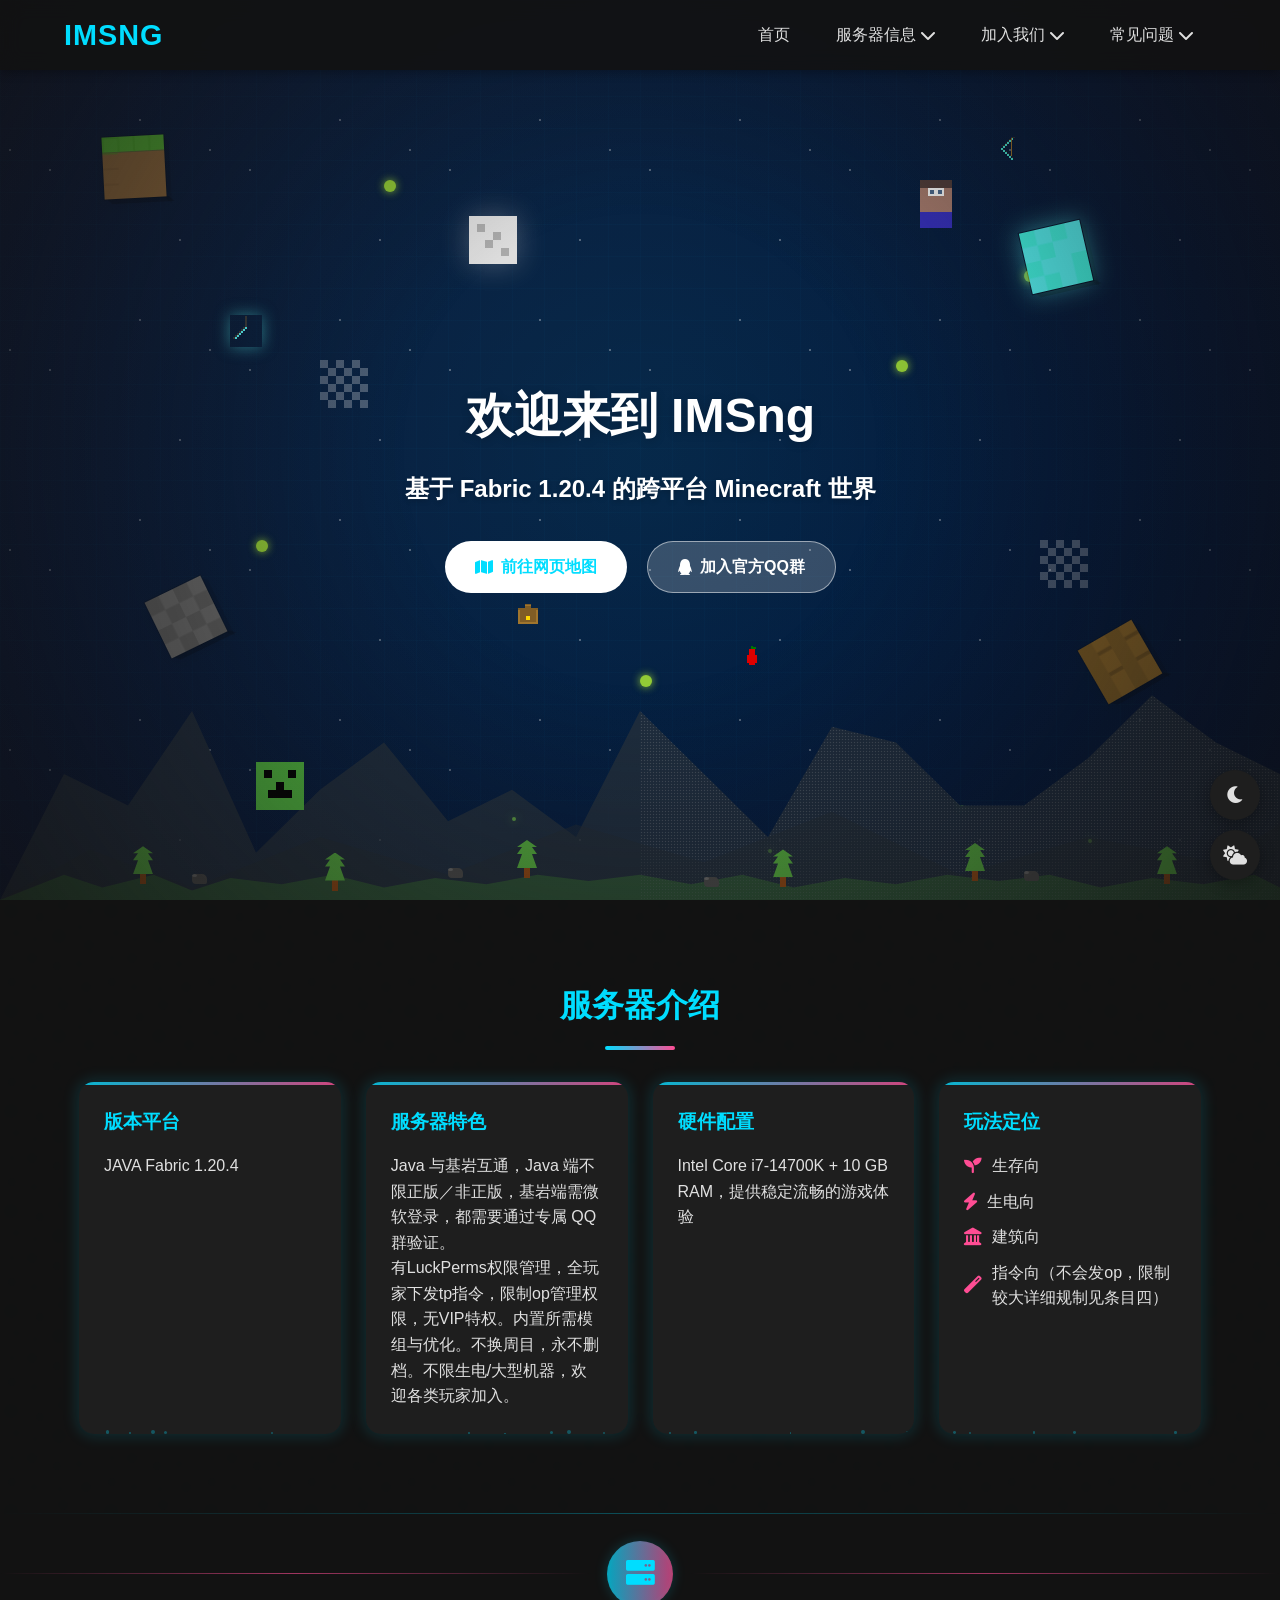
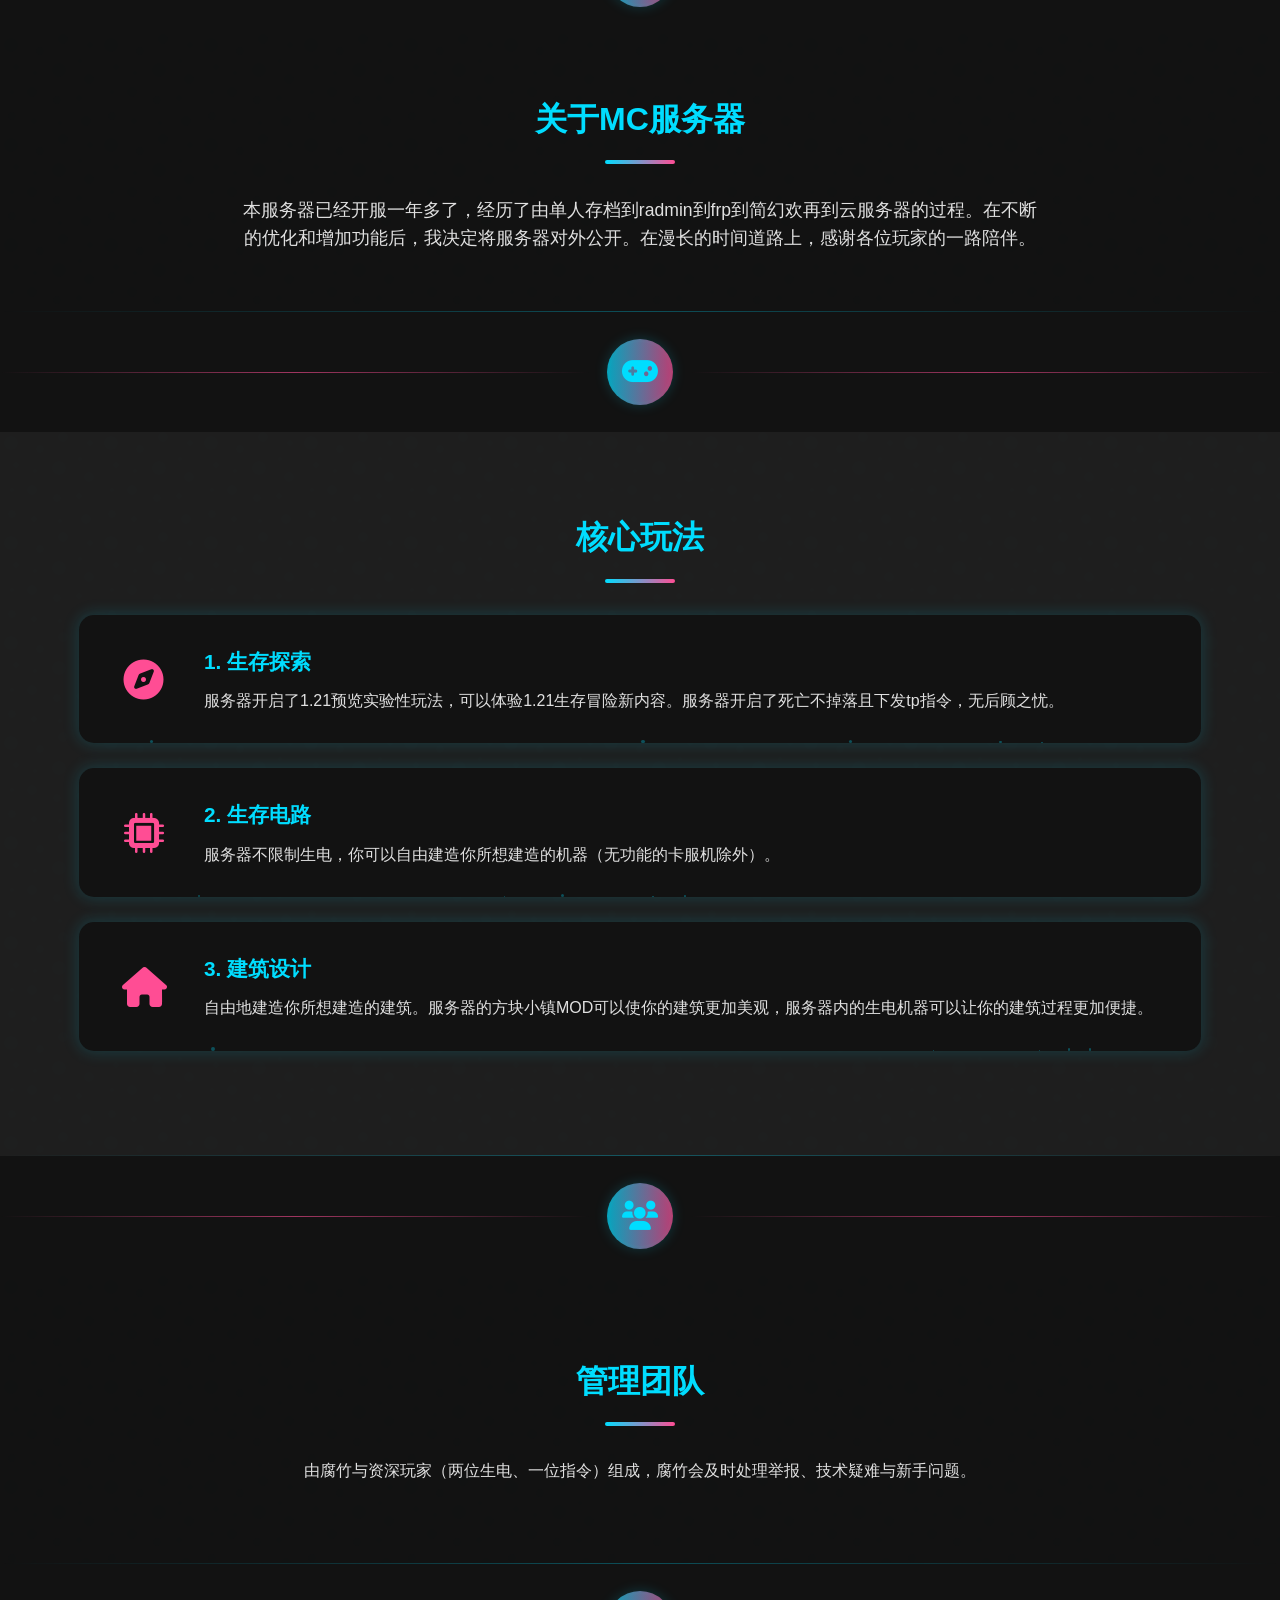
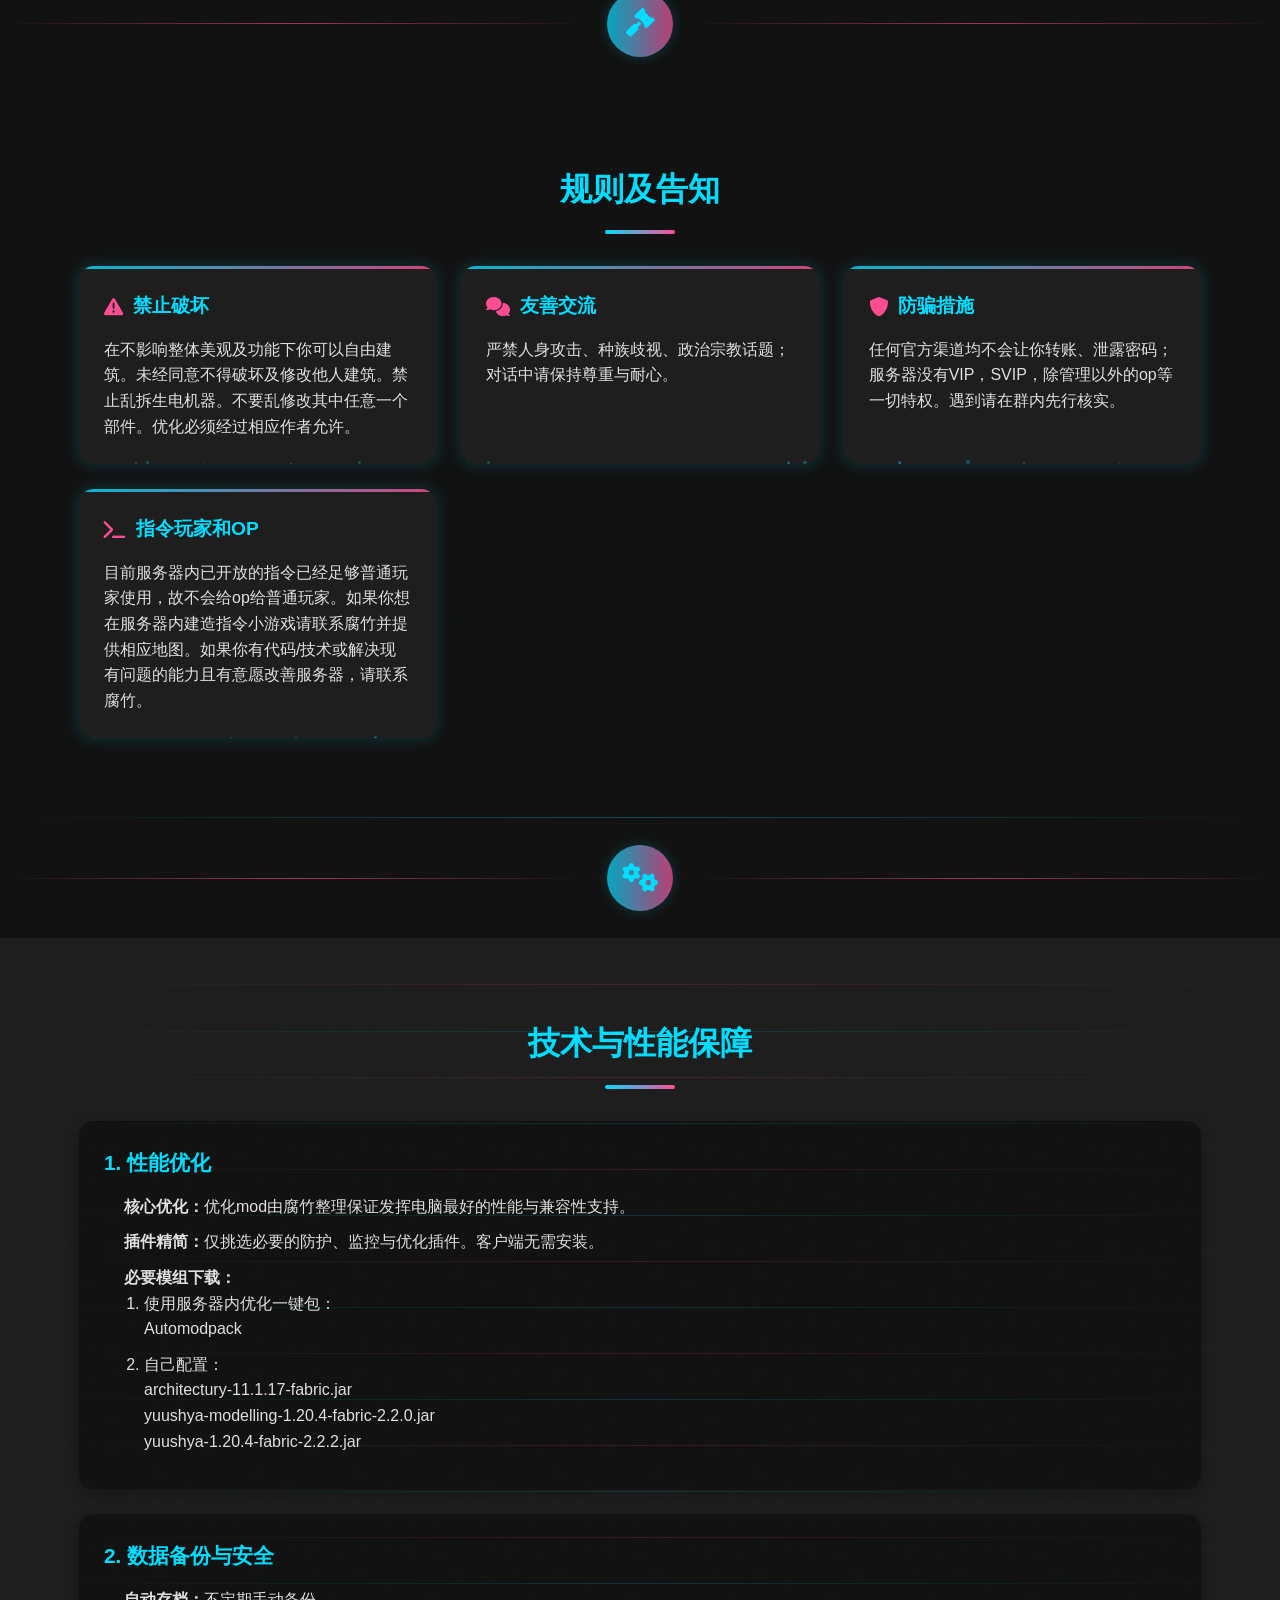
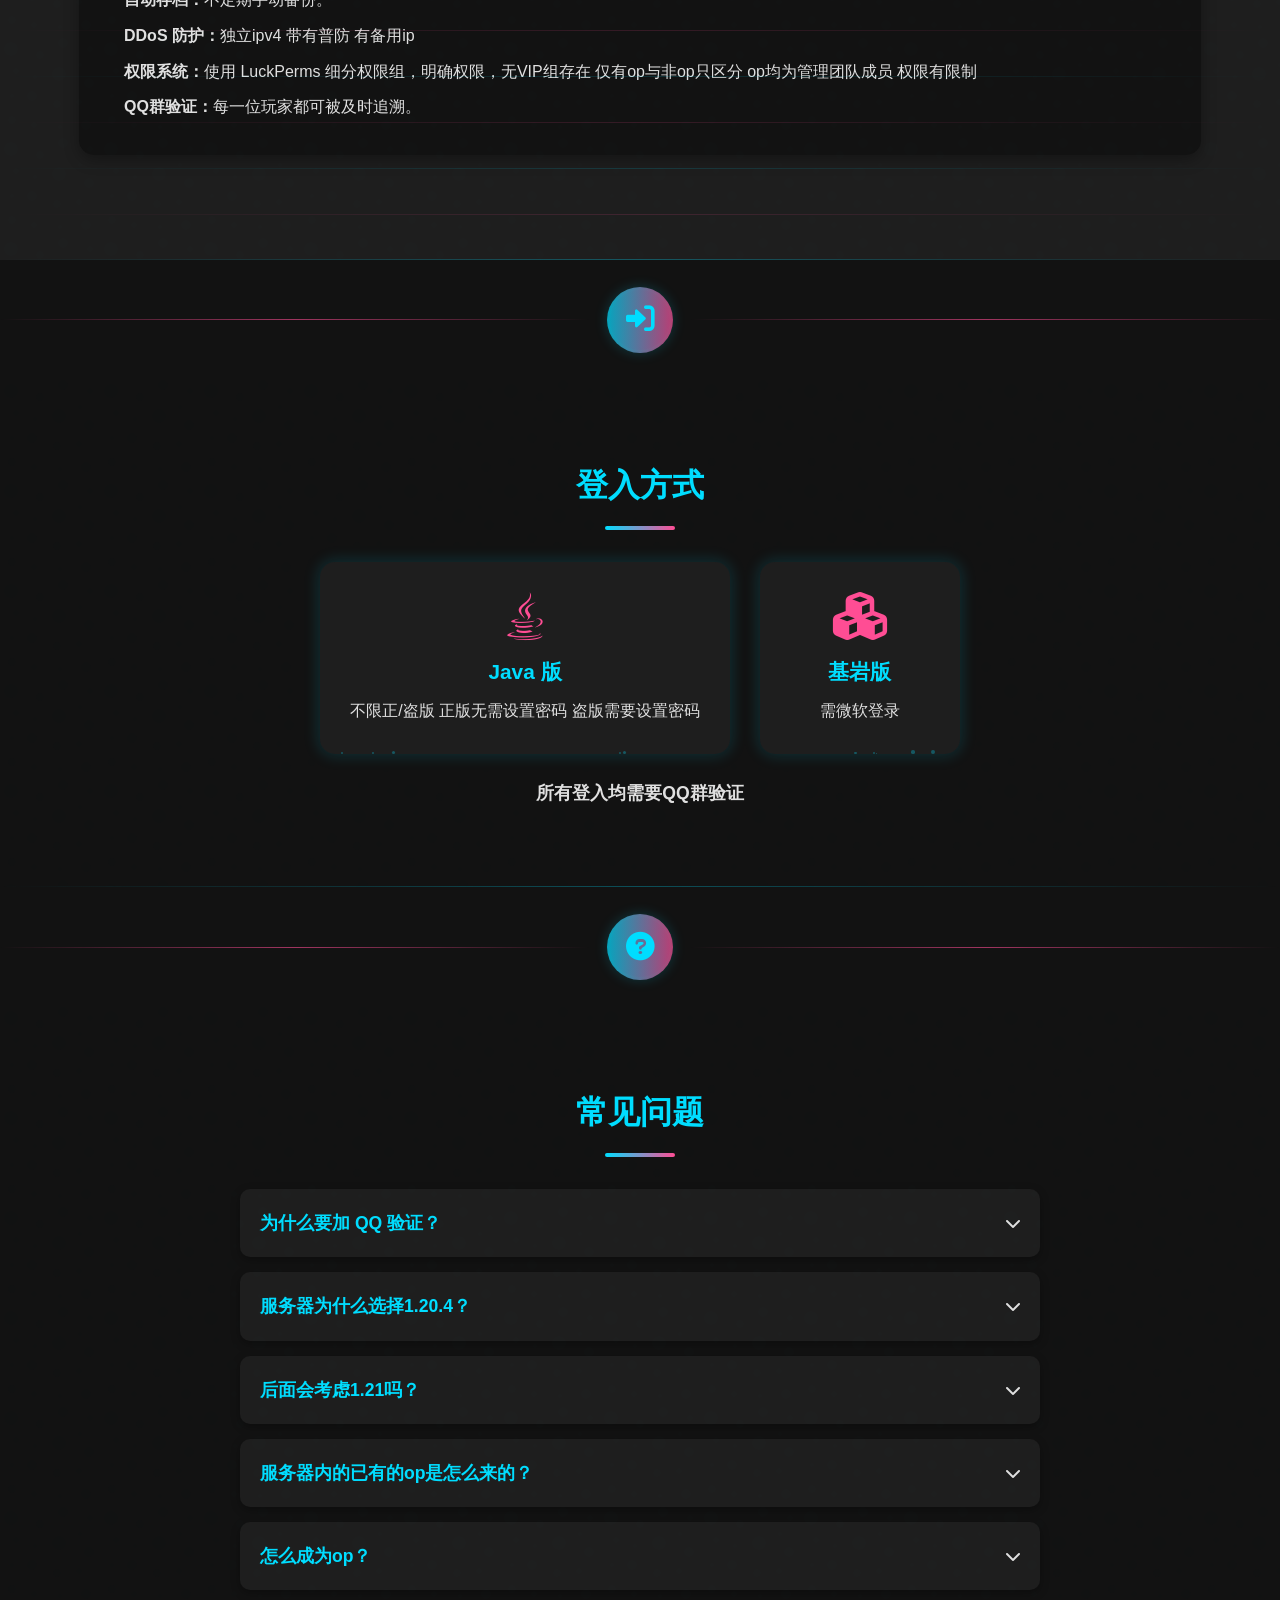
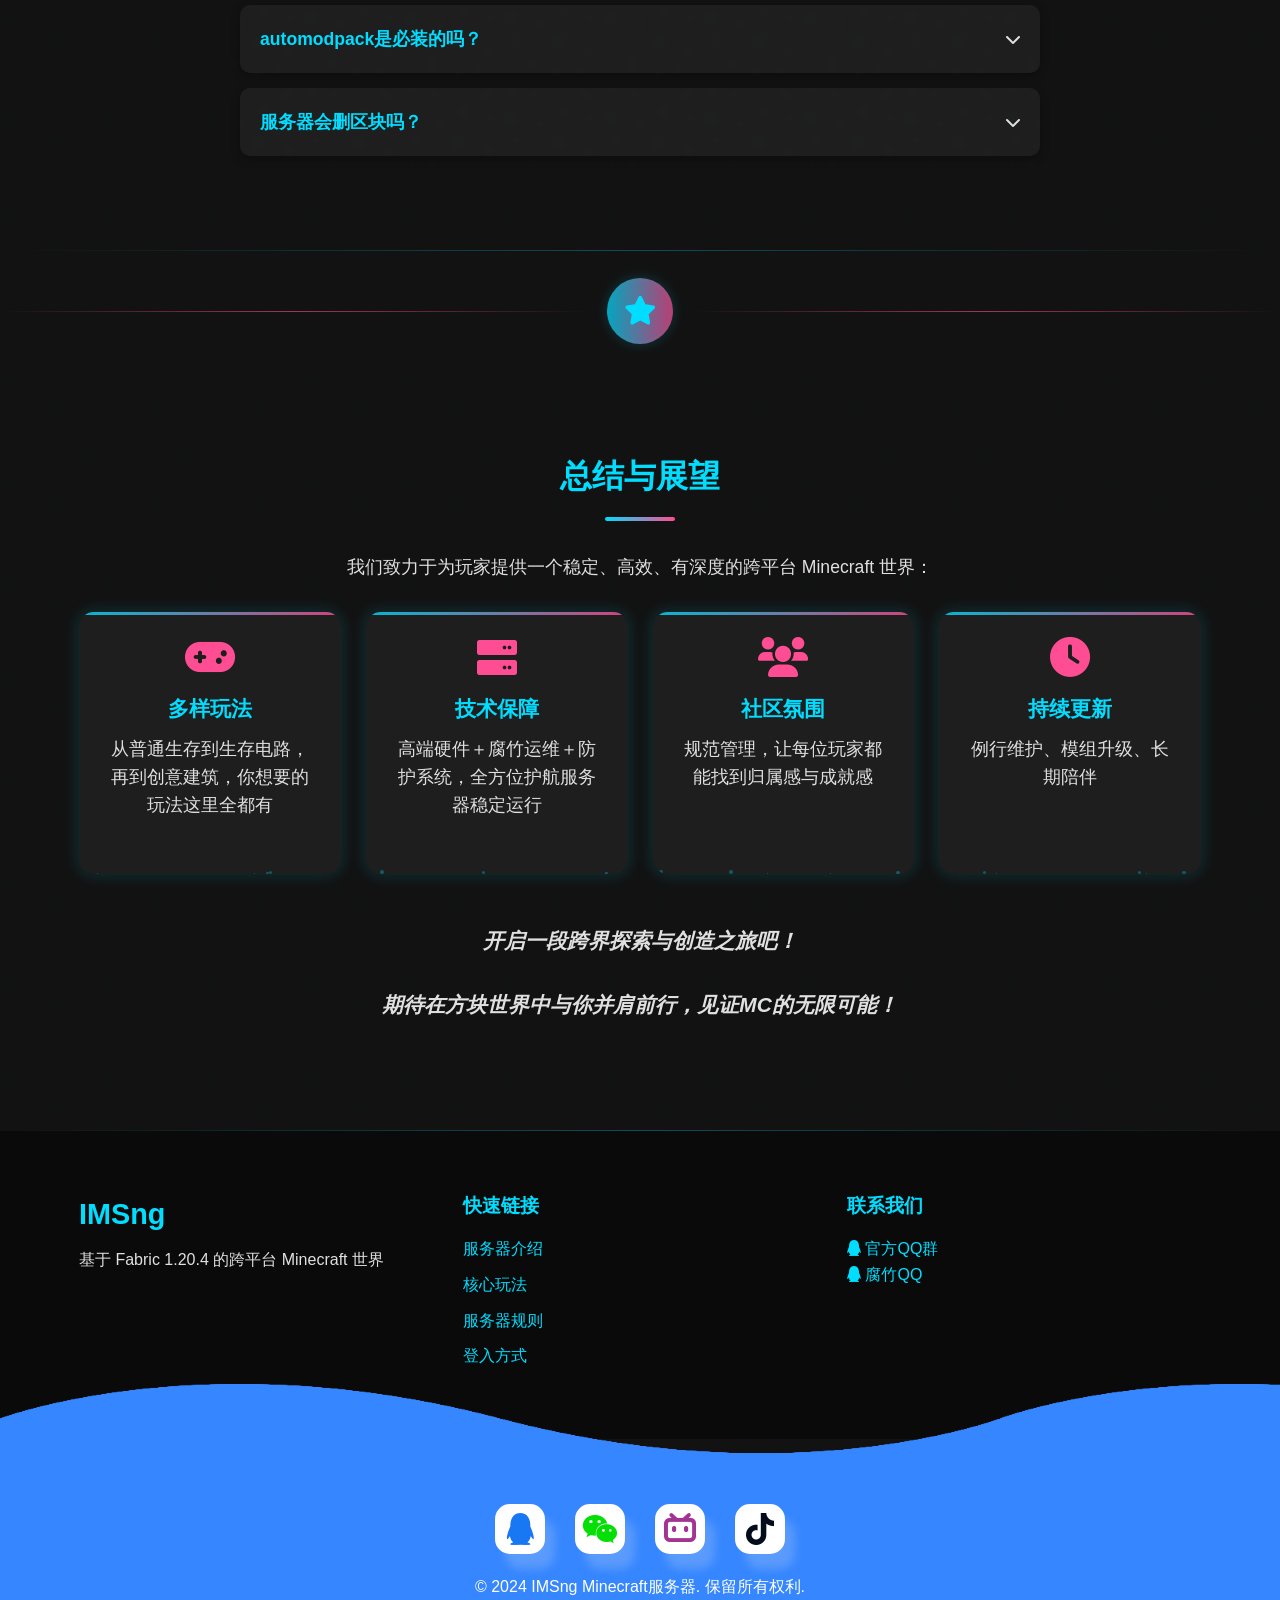
==== commit 9f53e404: "Add files via upload" ====
--- a/index.html
+++ b/index.html
@@ -7,7 +7,7 @@
     <link rel="stylesheet" href="styles.css">
     <link rel="stylesheet" href="https://cdnjs.cloudflare.com/ajax/libs/font-awesome/6.0.0/css/all.min.css">
 </head>
-<body class="light-mode">
+<body>
     <!-- 导航栏 -->
     <nav class="navbar">
         <div class="navbar-container">
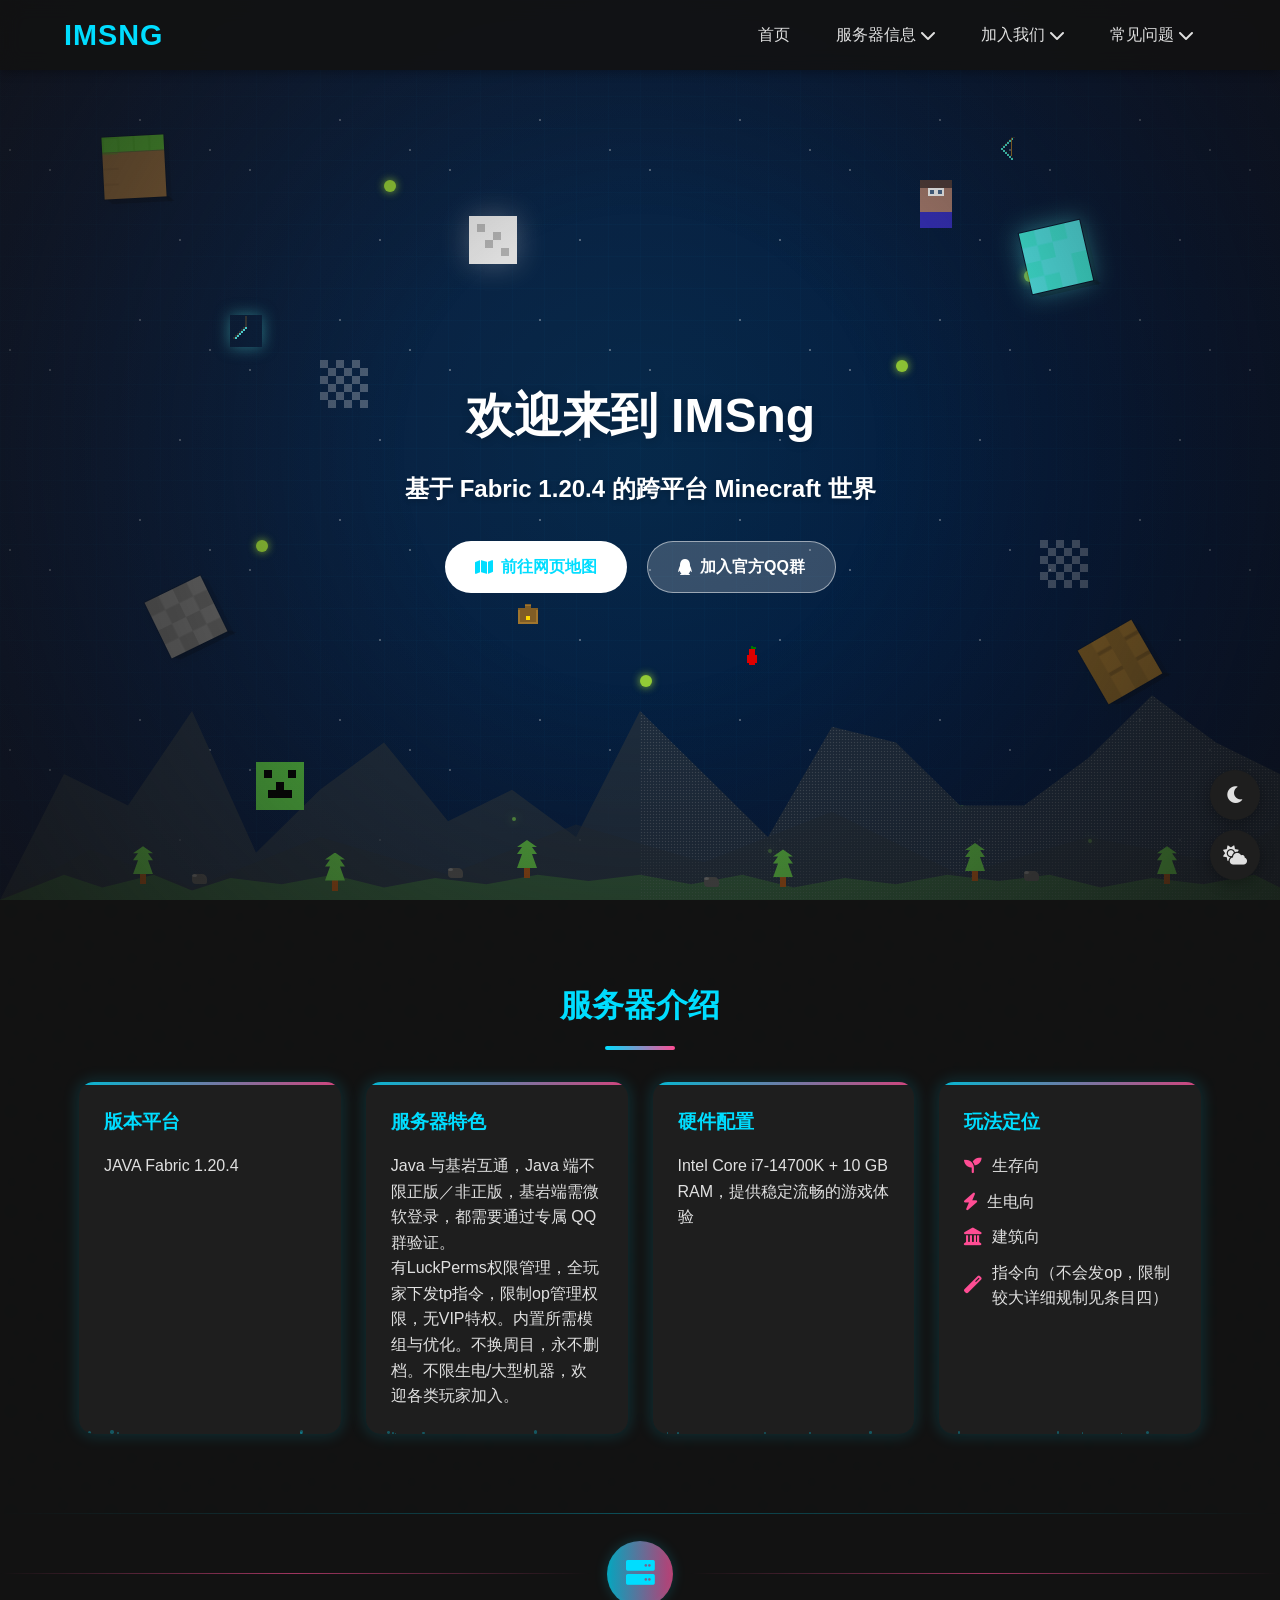
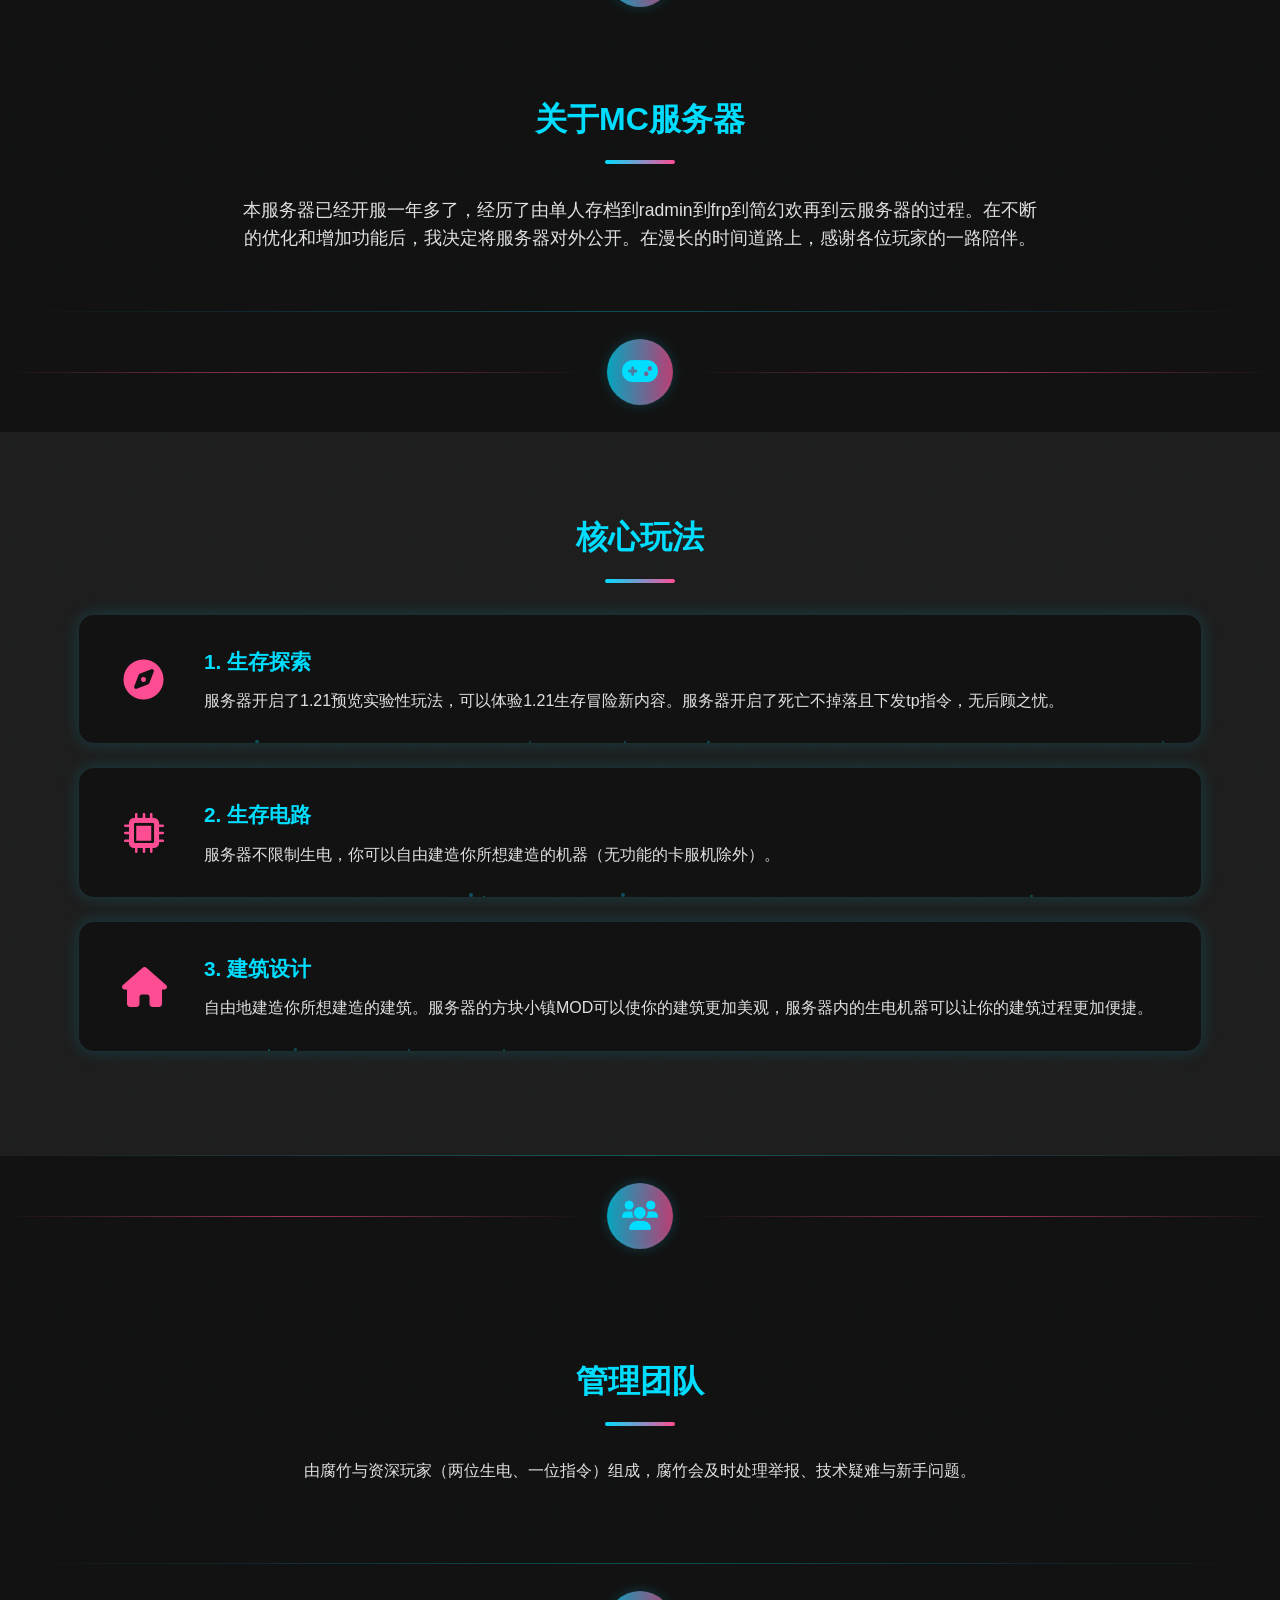
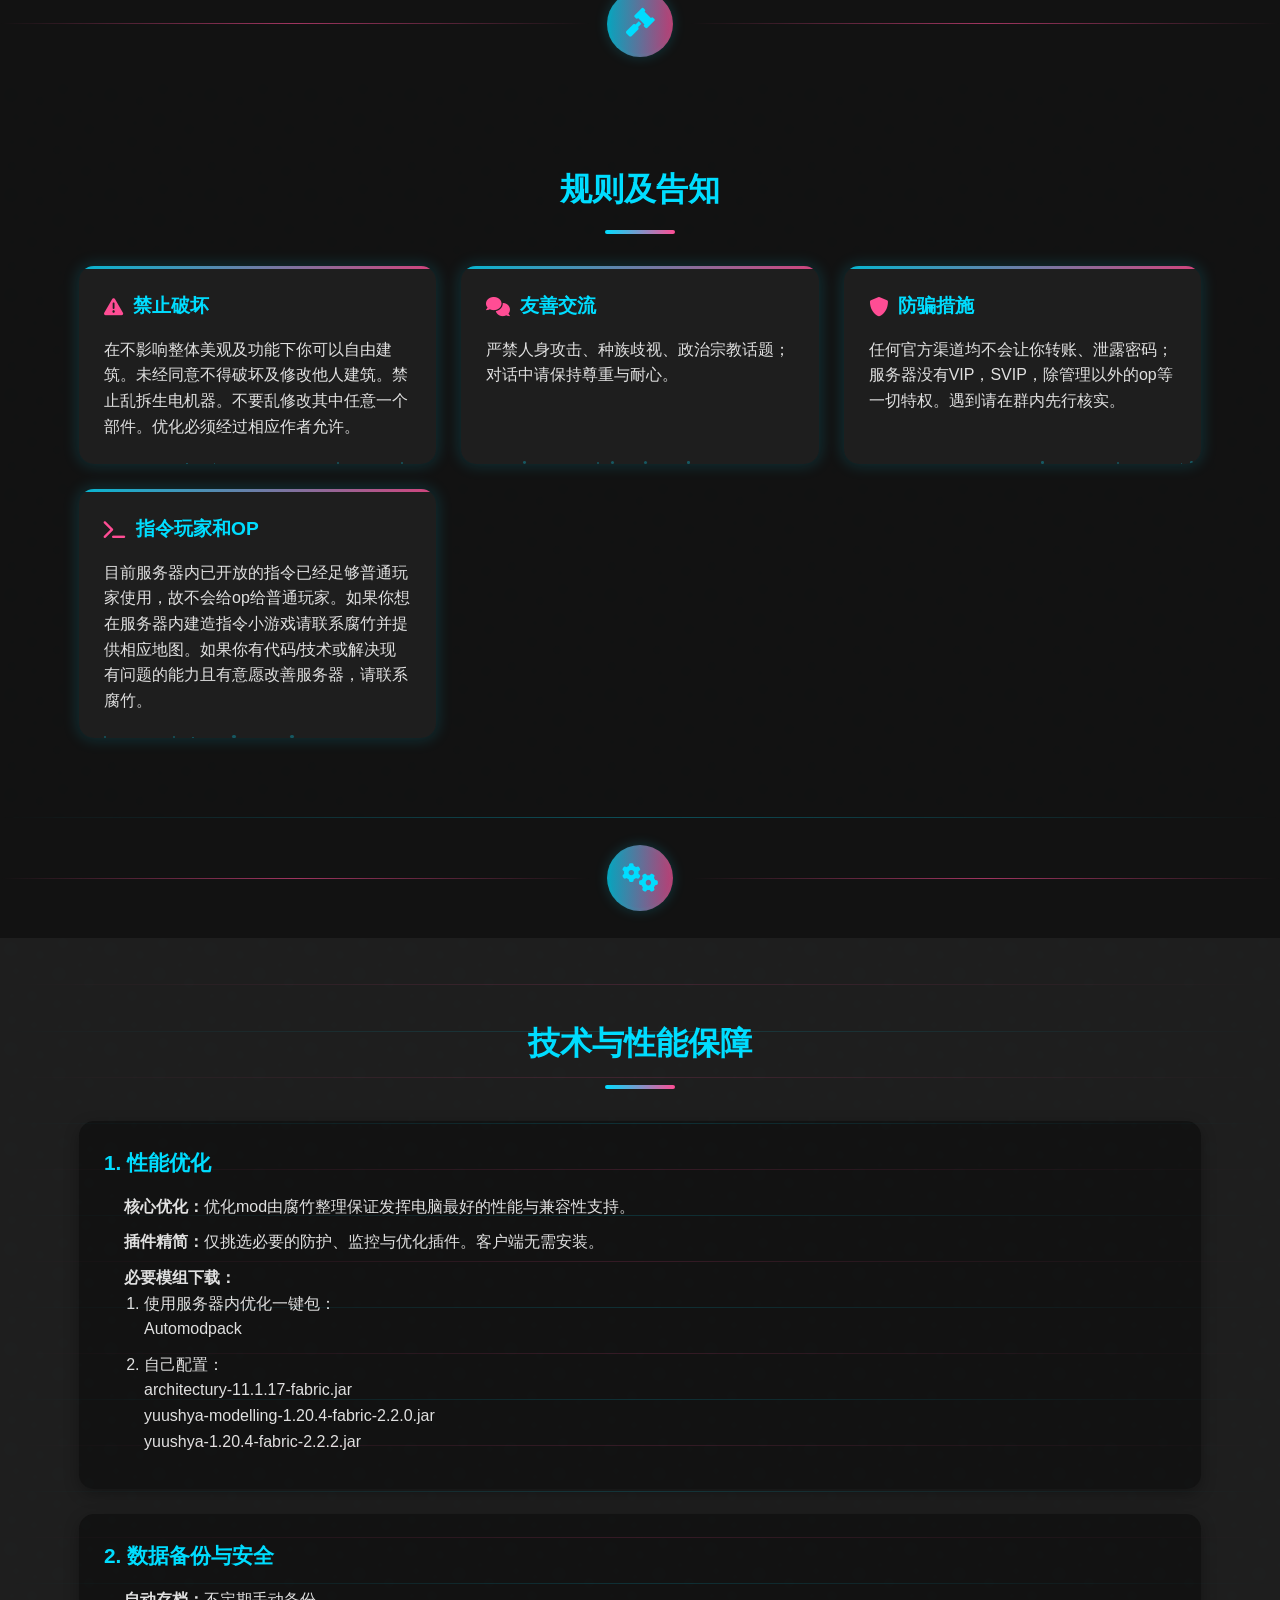
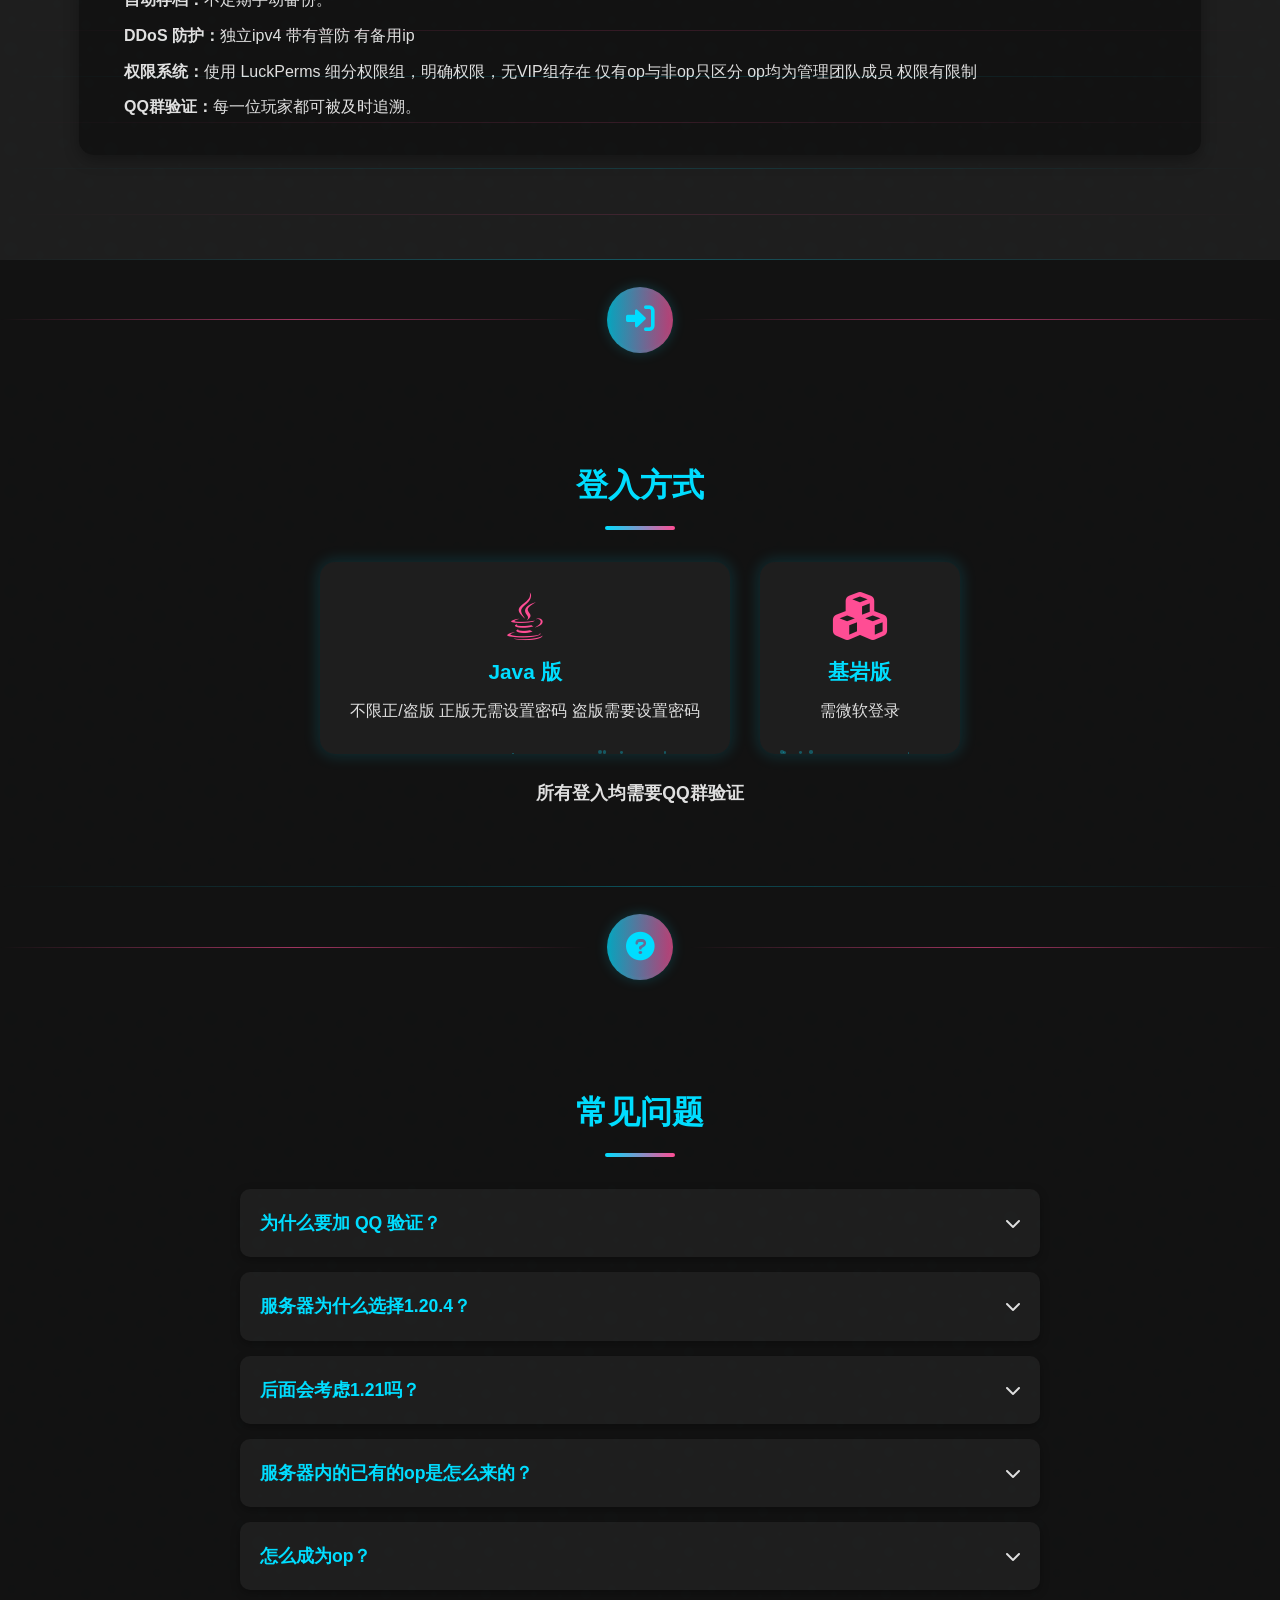
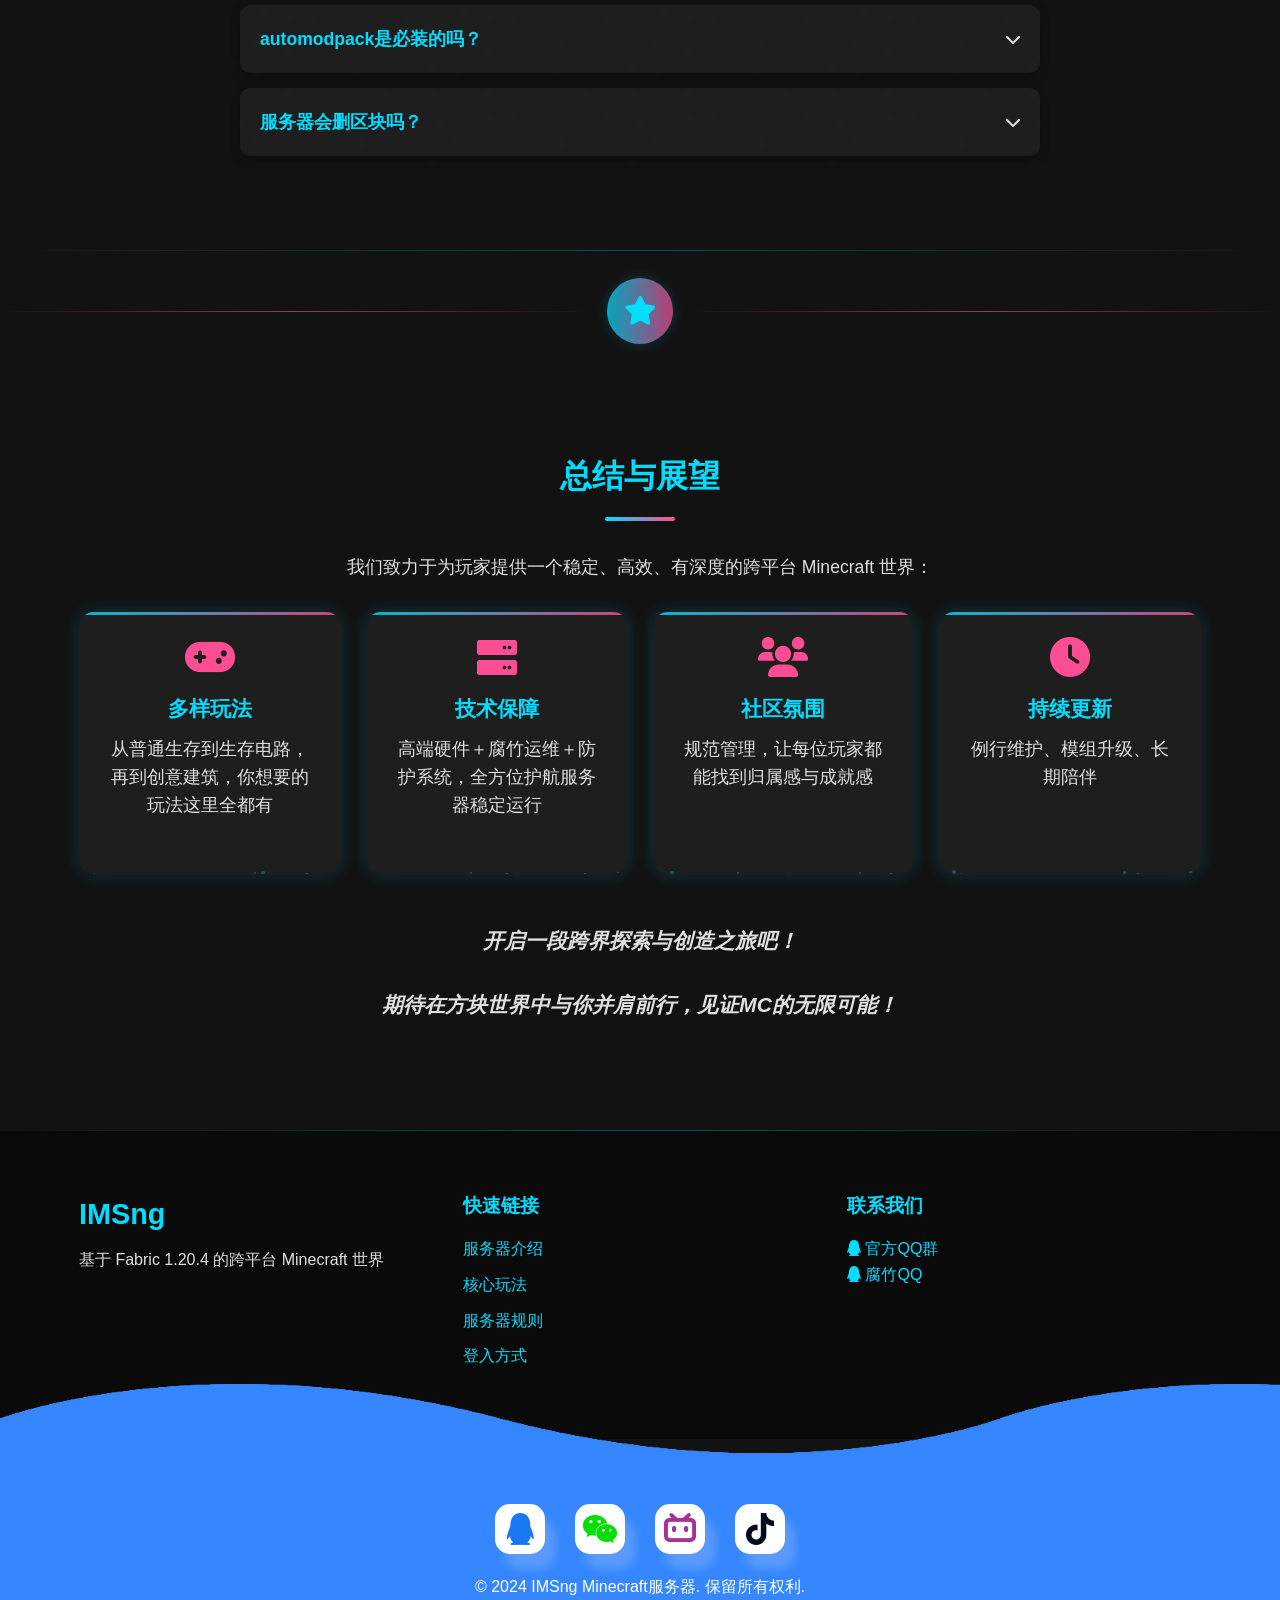
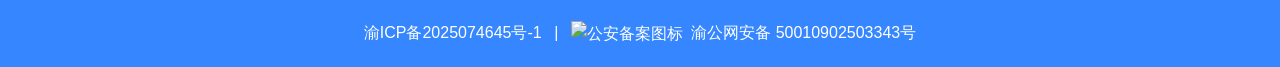
==== commit a2f65c4b: "1.0.0" ====
--- a/index.html
+++ b/index.html
@@ -31,7 +31,7 @@
                     <a href="#" class="nav-link">加入我们 <i class="fas fa-chevron-down"></i></a>
                     <div class="dropdown-content">
                         <a href="#join">登入方式</a>
-                        <a href="https://map.IMSng.cn" target="_blank">服务器地图</a>
+                        <a href="http://map.IMSng.cn" target="_blank">服务器地图</a>
                         <a href="https://qm.qq.com/q/CUrwVL8nU4" target="_blank">官方QQ群</a>
                     </div>
                 </li>
@@ -521,6 +521,28 @@
 
             <div class="footer-bottom">
                 <p>&copy; 2024 IMSng Minecraft服务器. 保留所有权利.</p>
+                <div style="text-align: center; margin-top: 20px; clear: both;">
+                    <!-- ICP 备案号 -->
+                    <a href="https://beian.miit.gov.cn" 
+                       target="_blank" 
+                       rel="noopener noreferrer"
+                       style="color: #ffffff; vertical-align: middle; text-decoration: none;">
+                      渝ICP备2025074645号-1
+                    </a>
+                    
+                    <span style="vertical-align: middle; margin: 0 8px; color: #ffffff;">|</span>
+                    
+                    <!-- 公安备案号 -->
+                    <a href="http://www.beian.gov.cn/portal/registerSystemInfo?recordcode=50010902503343" 
+                       target="_blank" 
+                       rel="noopener noreferrer"
+                       style="color: #ffffff; display: inline-block; vertical-align: middle; text-decoration: none;">
+                      <img src="https://www.beian.gov.cn/img/ghs.png" 
+                           alt="公安备案图标" 
+                           style="vertical-align: middle; height: 20px; margin-right: 4px;">
+                      渝公网安备 50010902503343号
+                    </a>
+                  </div>
             </div>
         </div>
     
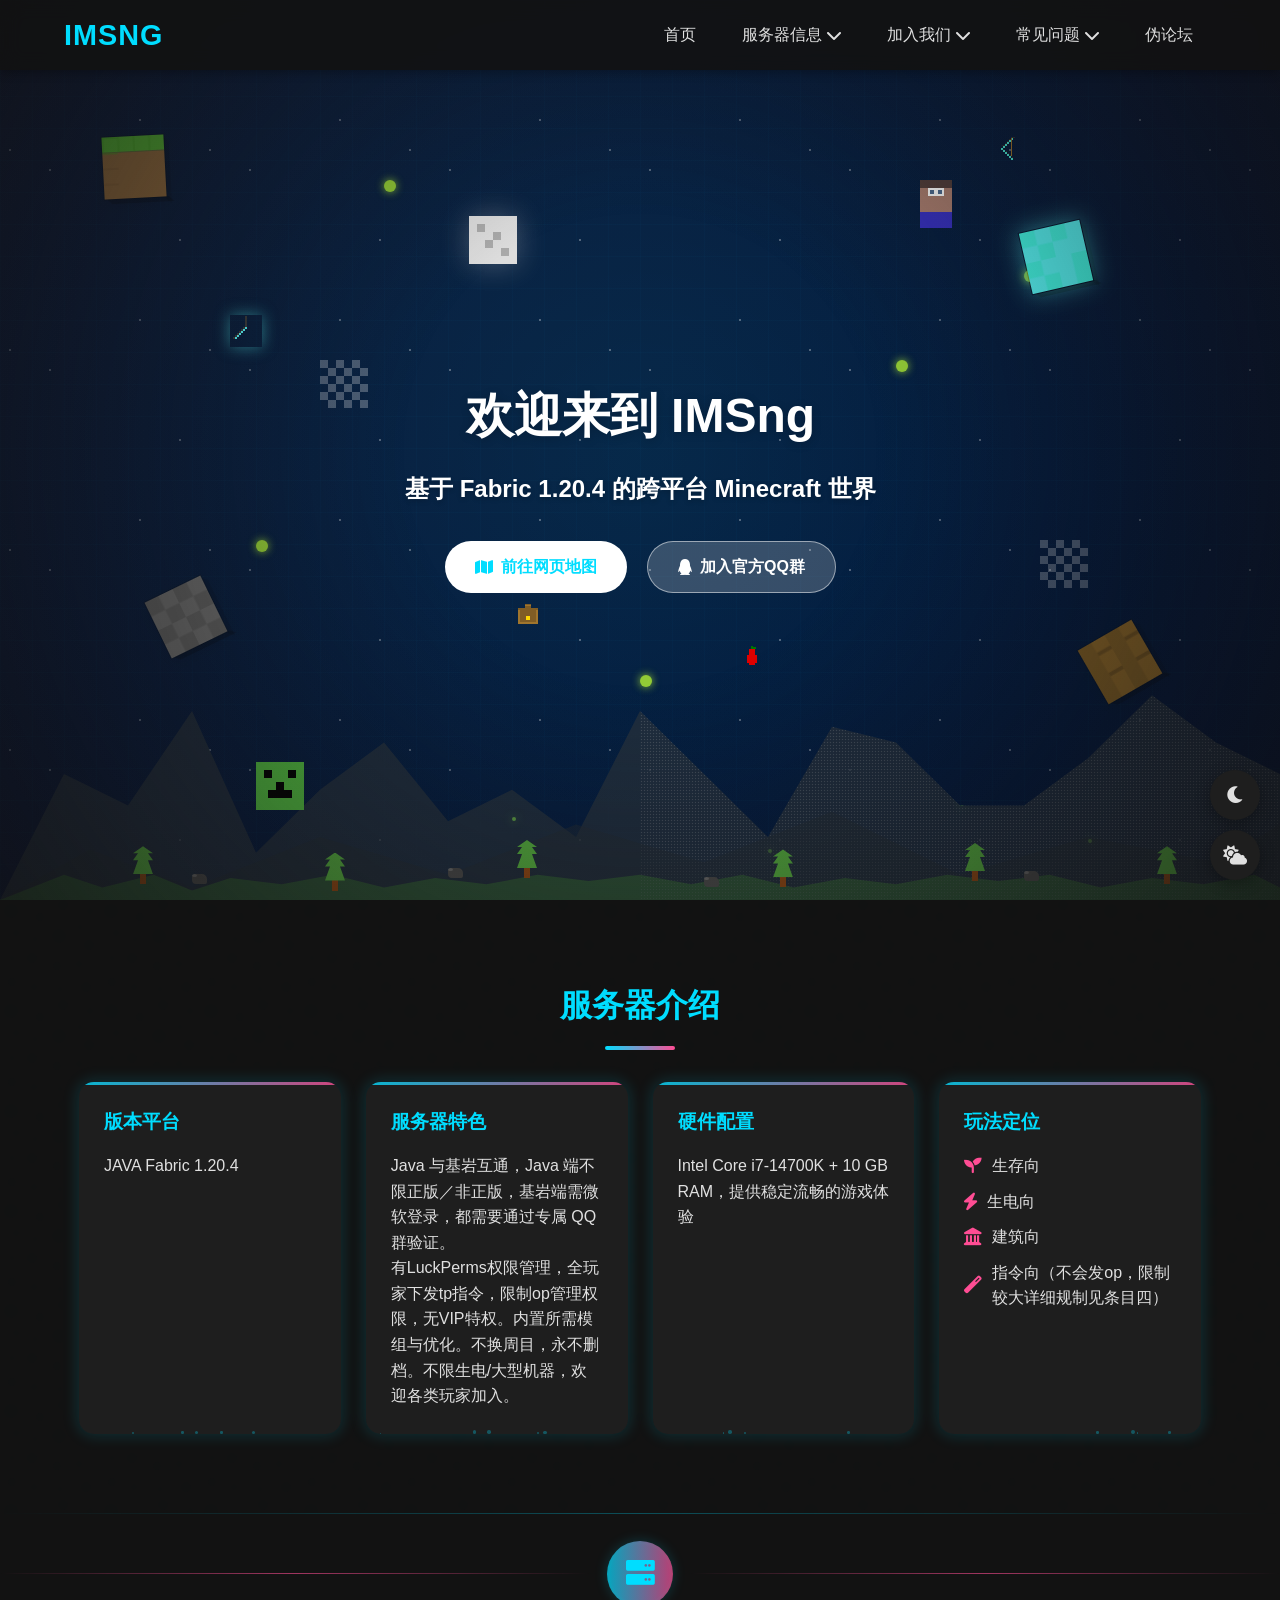
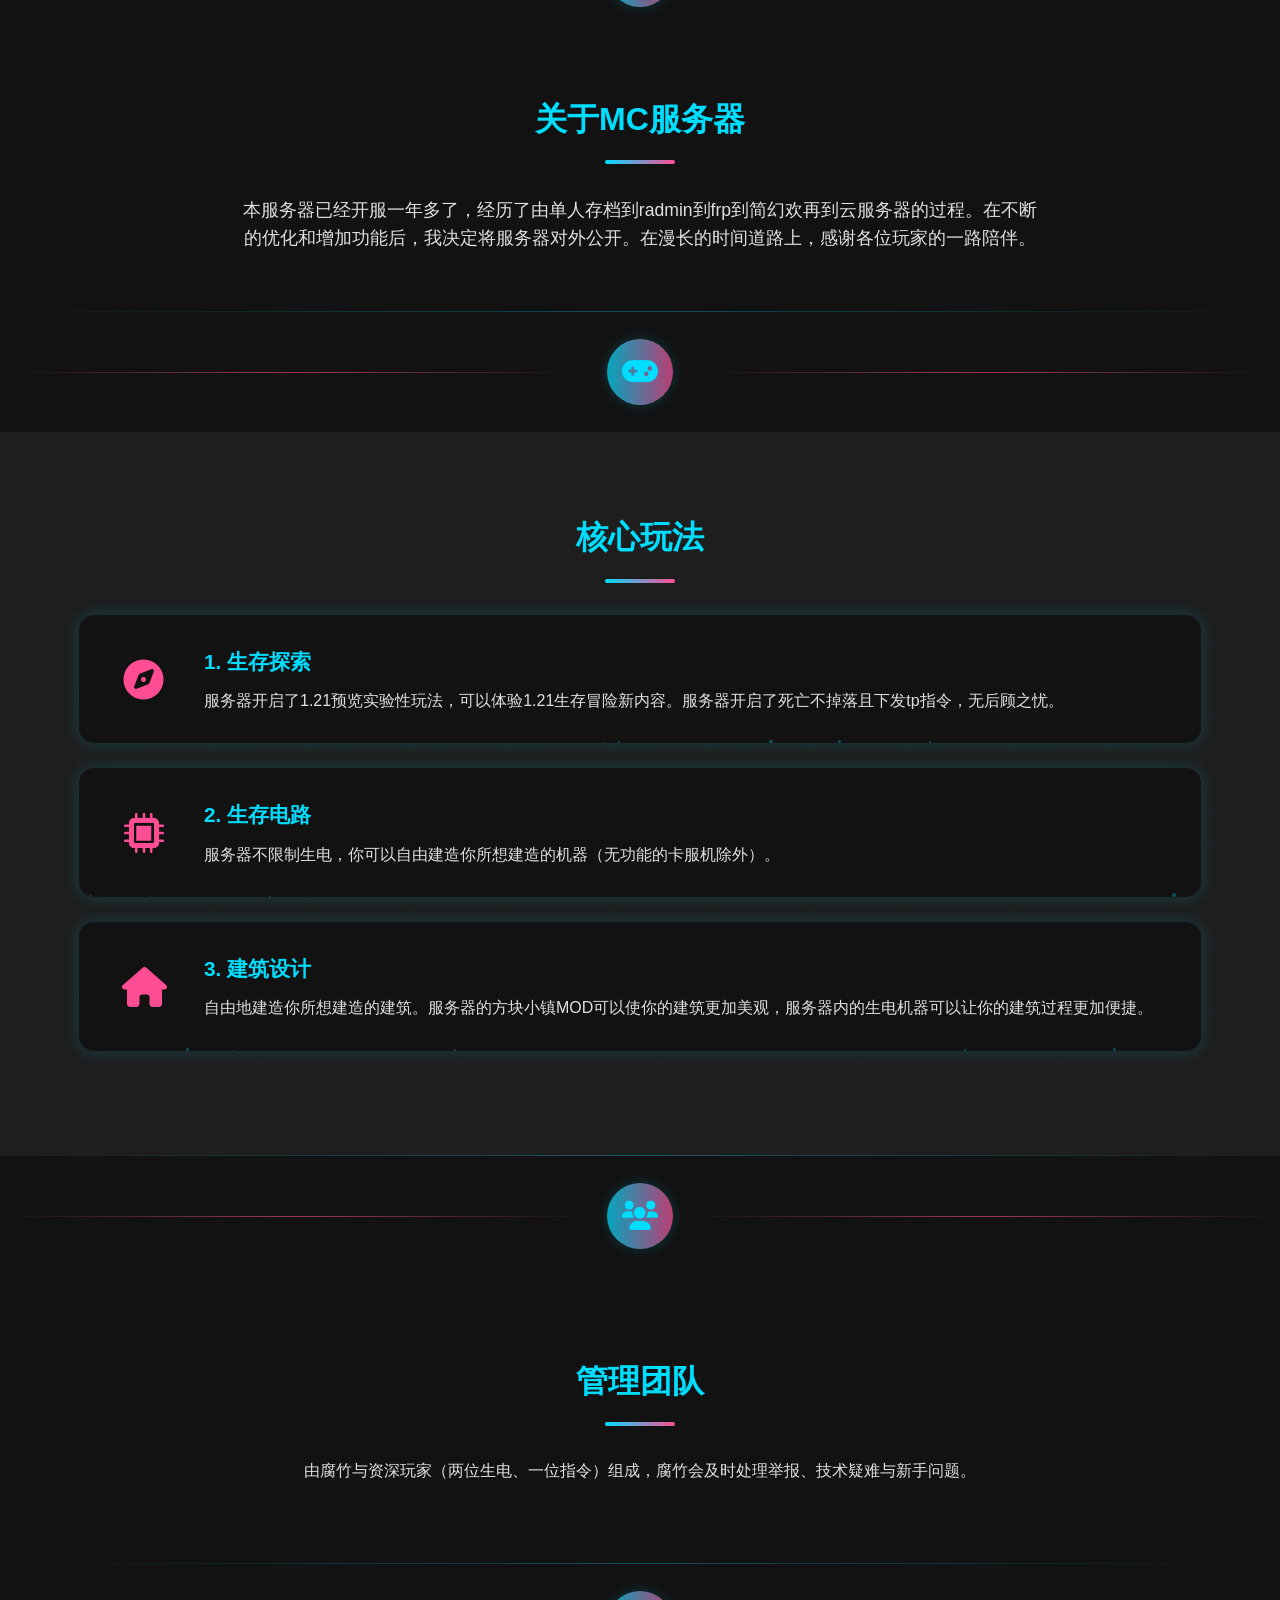
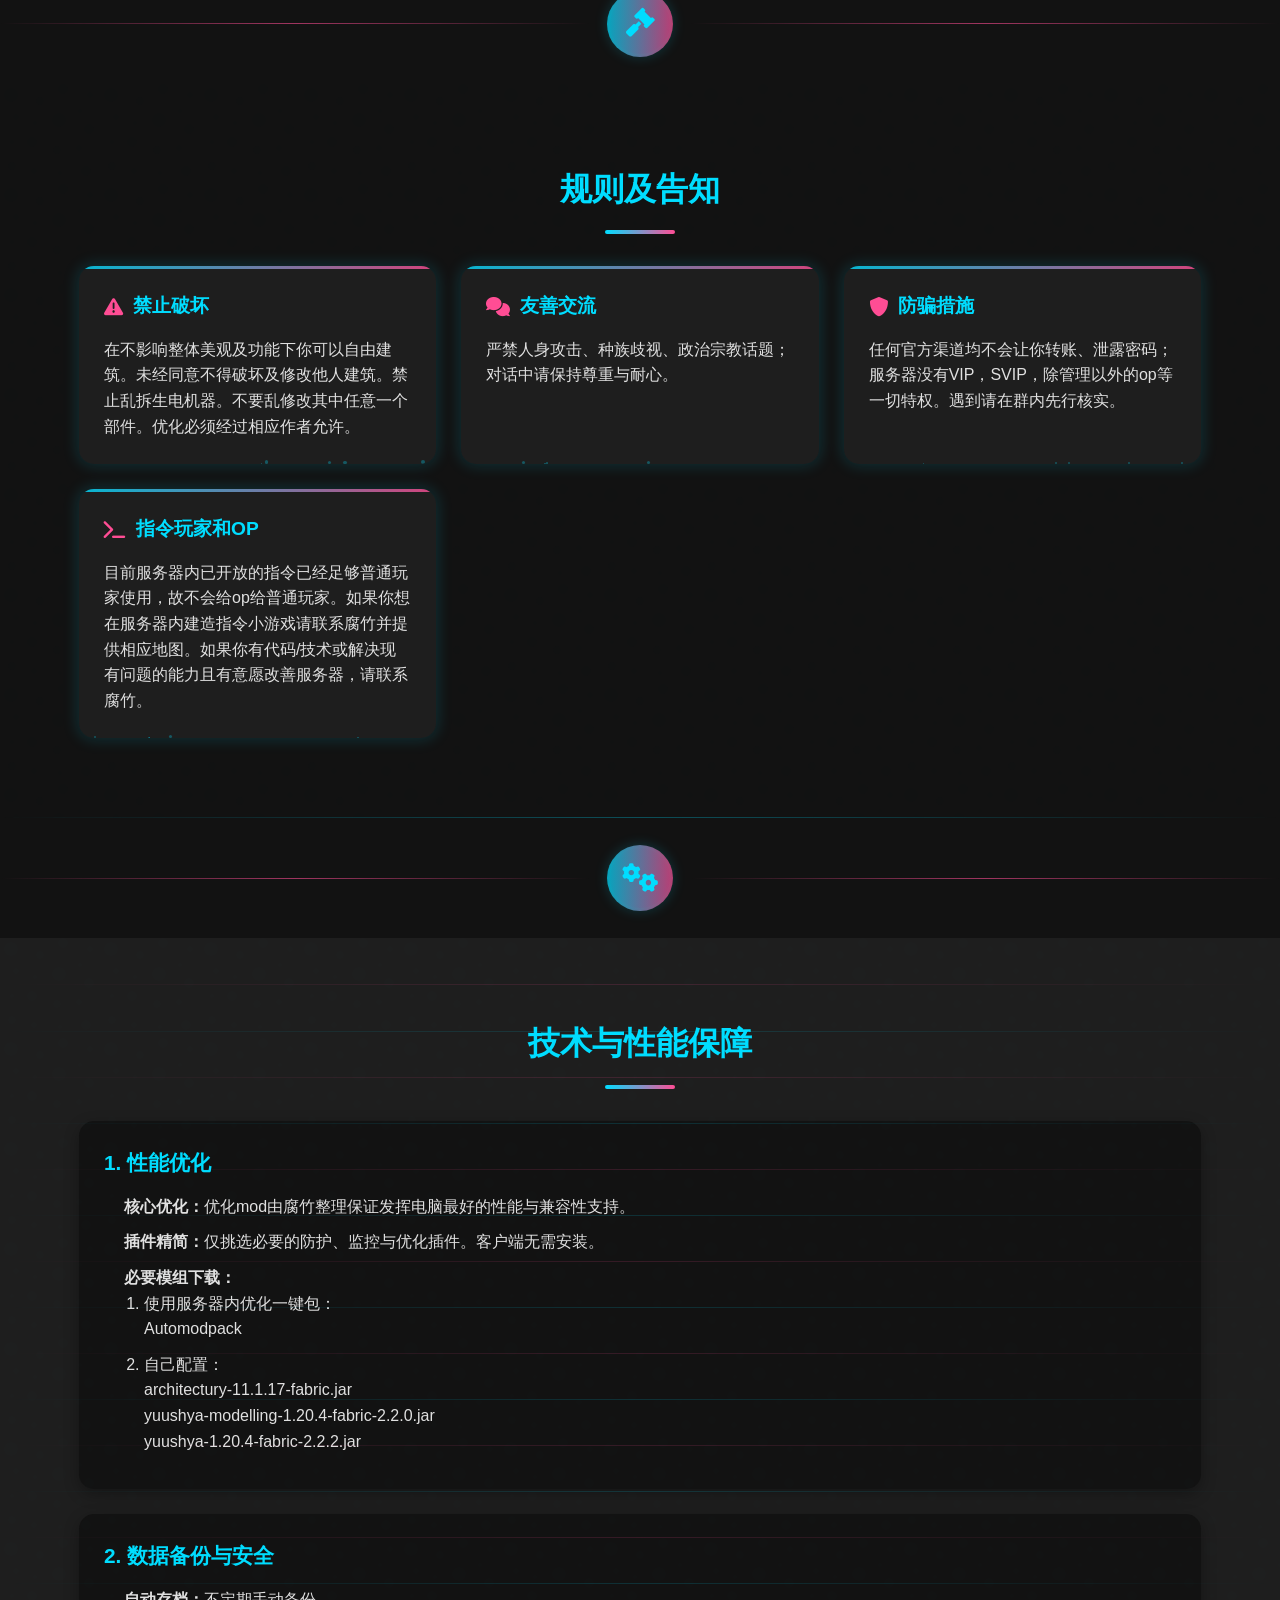
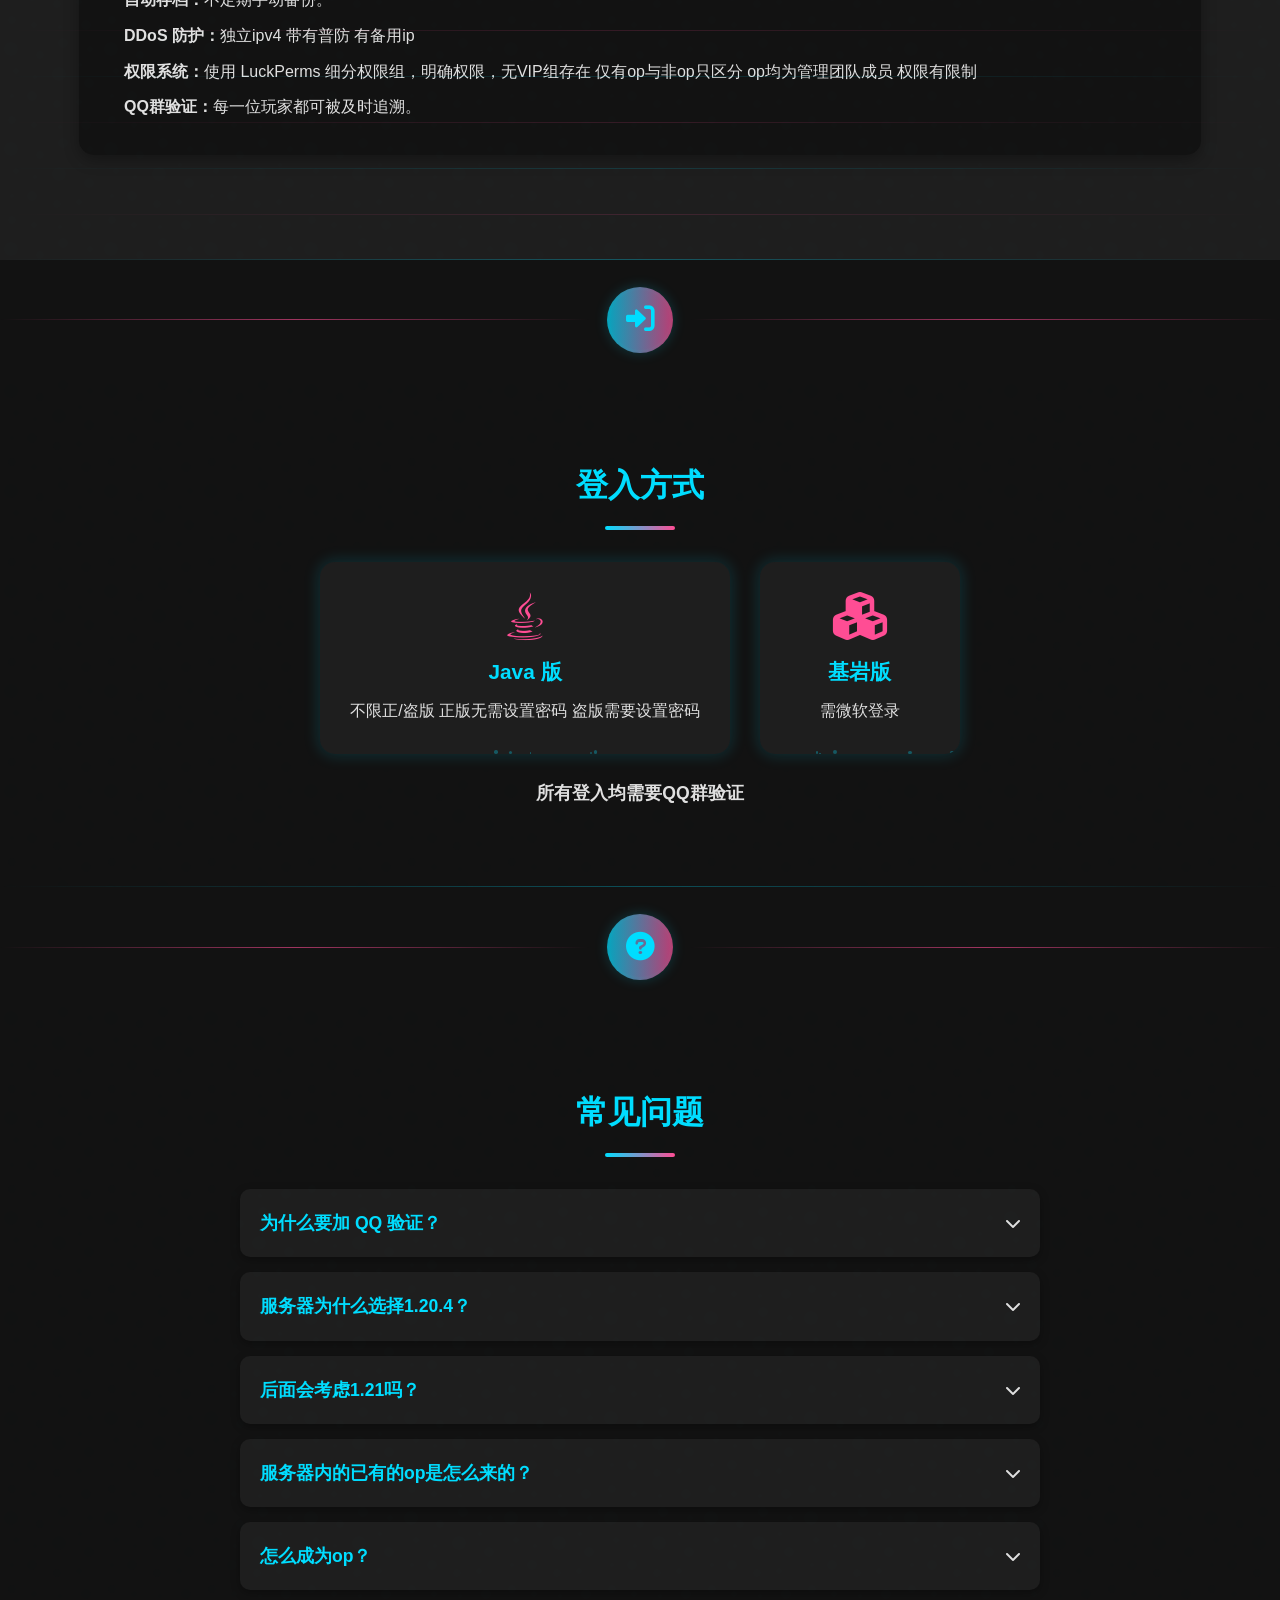
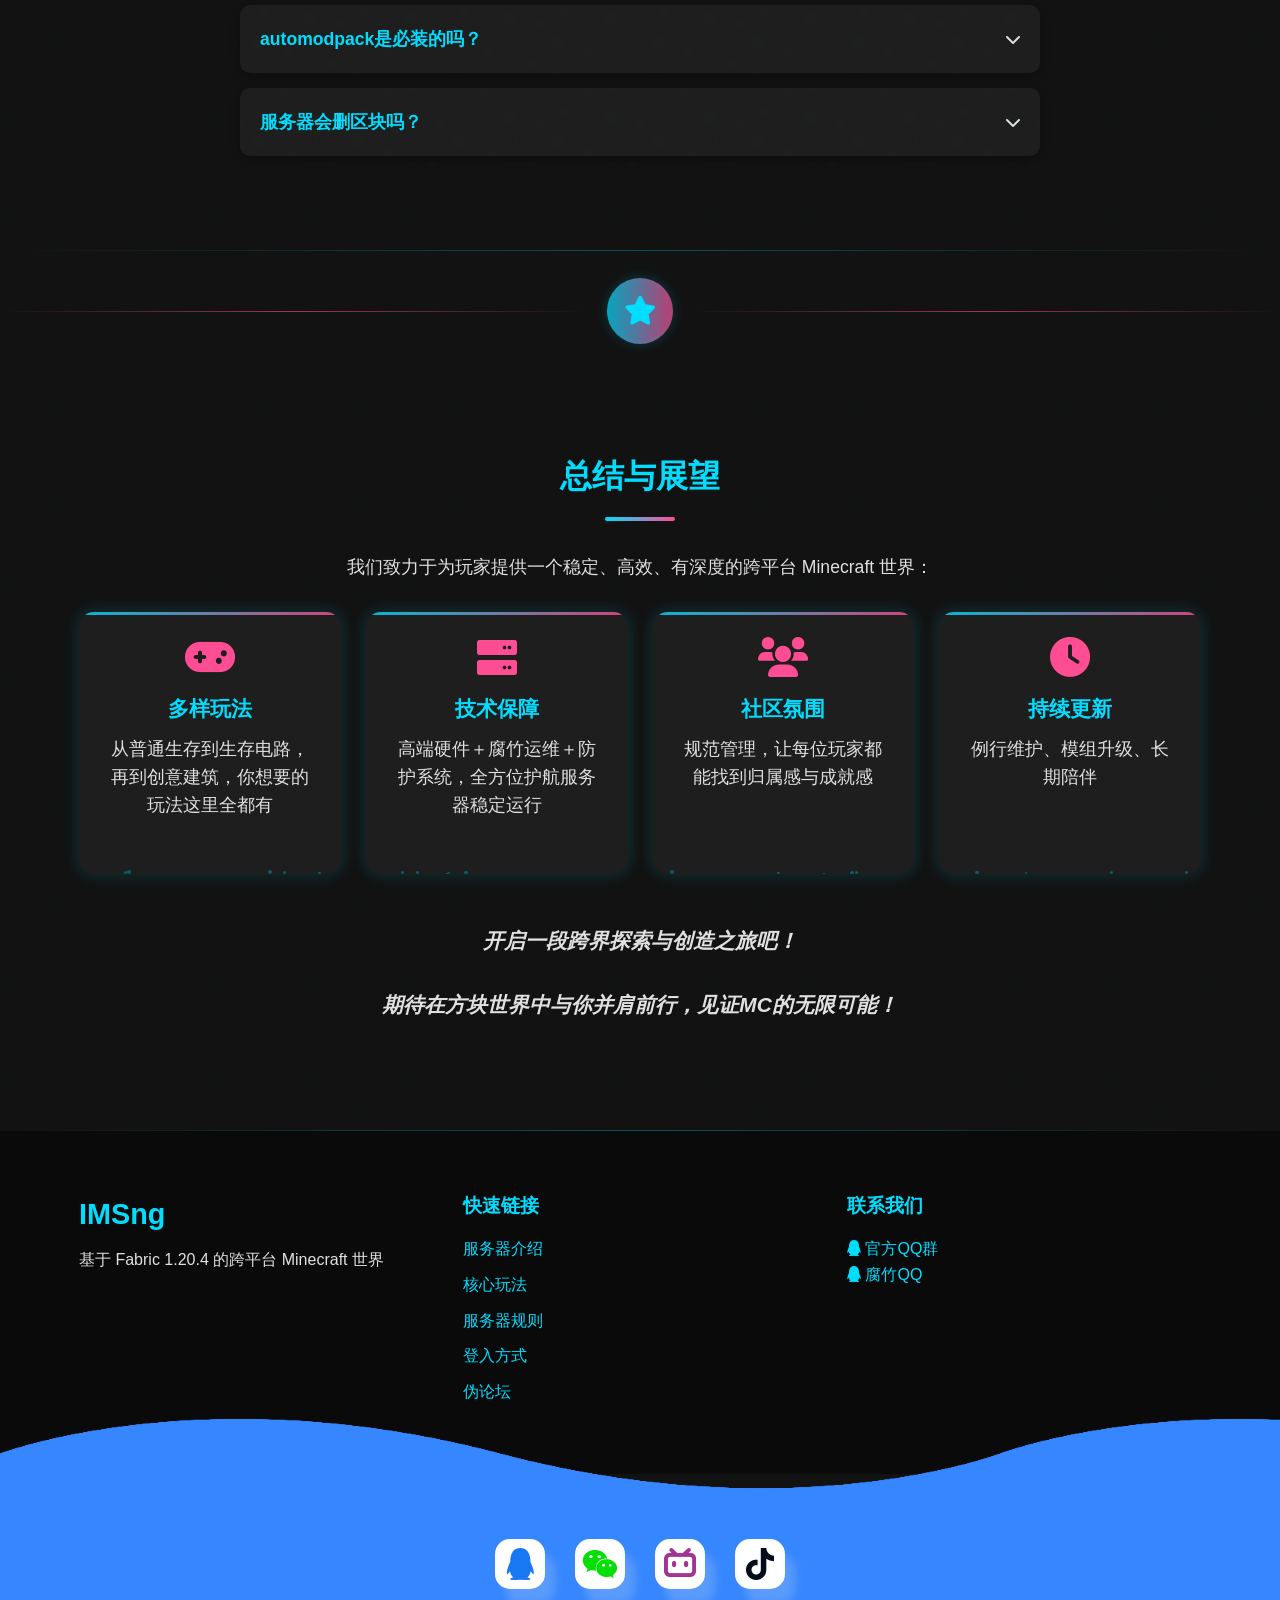
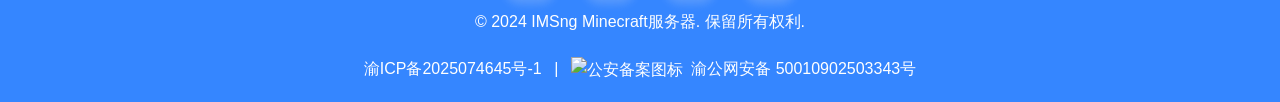
==== commit a0ee6085: "1.2.0" ====
--- a/index.html
+++ b/index.html
@@ -41,6 +41,9 @@
                         <a href="#faq">FAQ</a>
                         <a href="#contact">联系我们</a>
                     </div>
+                </li>
+                <li class="nav-item">
+                    <a href="src/forum/index.html" class="nav-link">伪论坛</a>
                 </li>
             </ul>
             <button class="hamburger">
@@ -493,6 +496,7 @@
                             <li><a href="#gameplay">核心玩法</a></li>
                             <li><a href="#rules">服务器规则</a></li>
                             <li><a href="#join">登入方式</a></li>
+                            <li><a href="src/forum/index.html">伪论坛</a></li>
                         </ul>
                     </div>
                     <div class="footer-contact" id="contact">
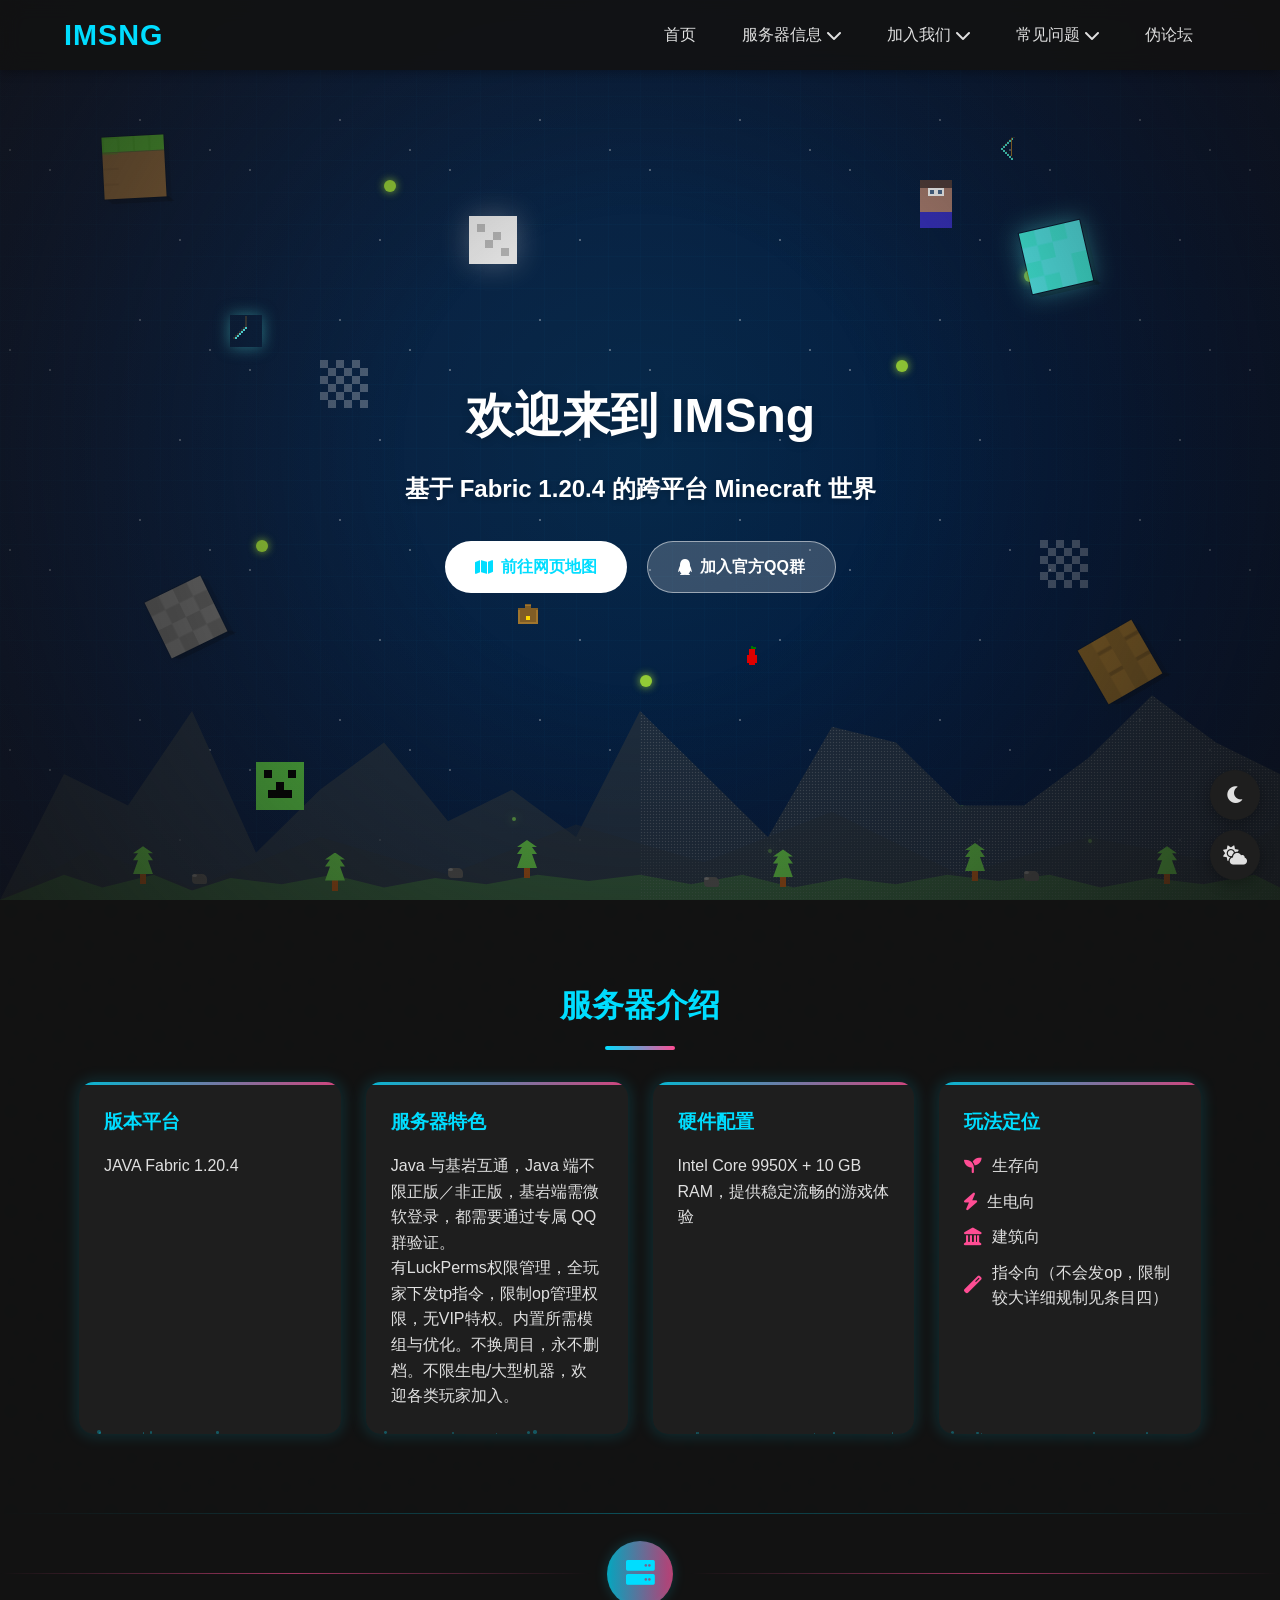
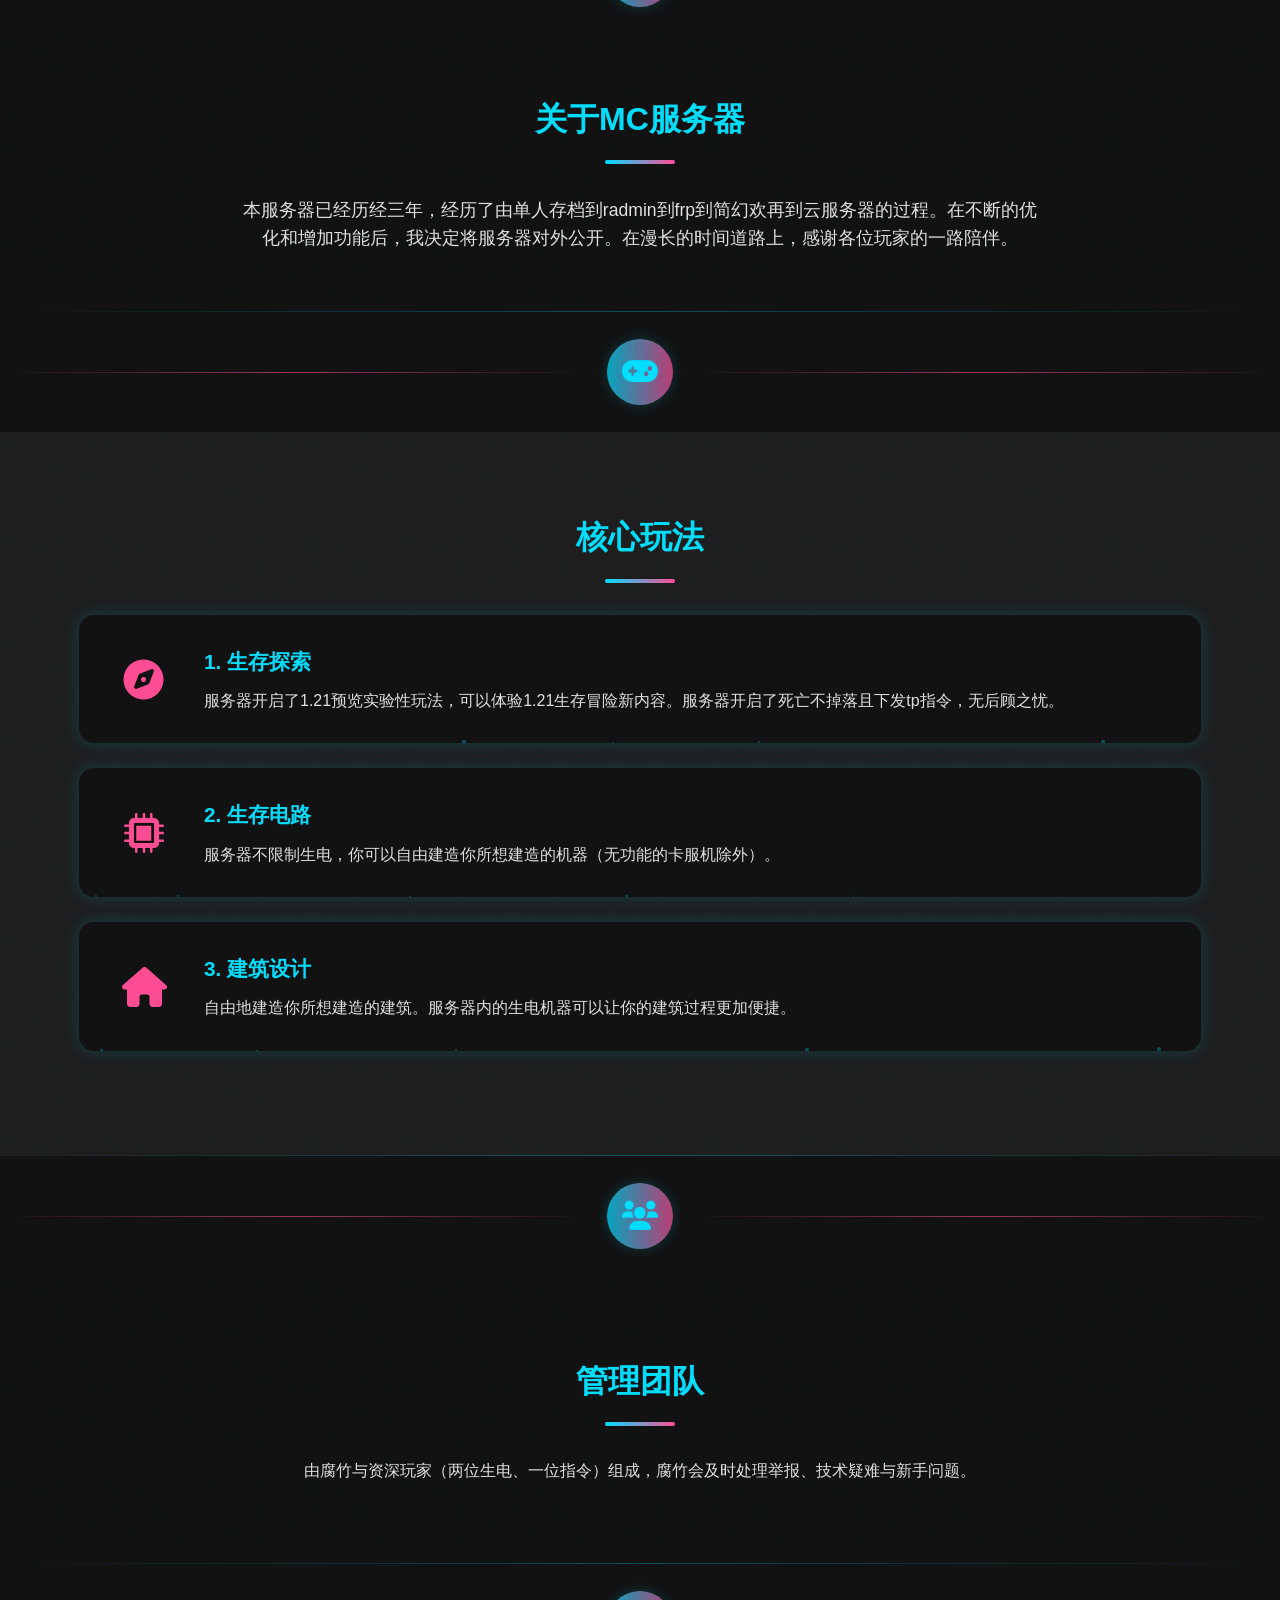
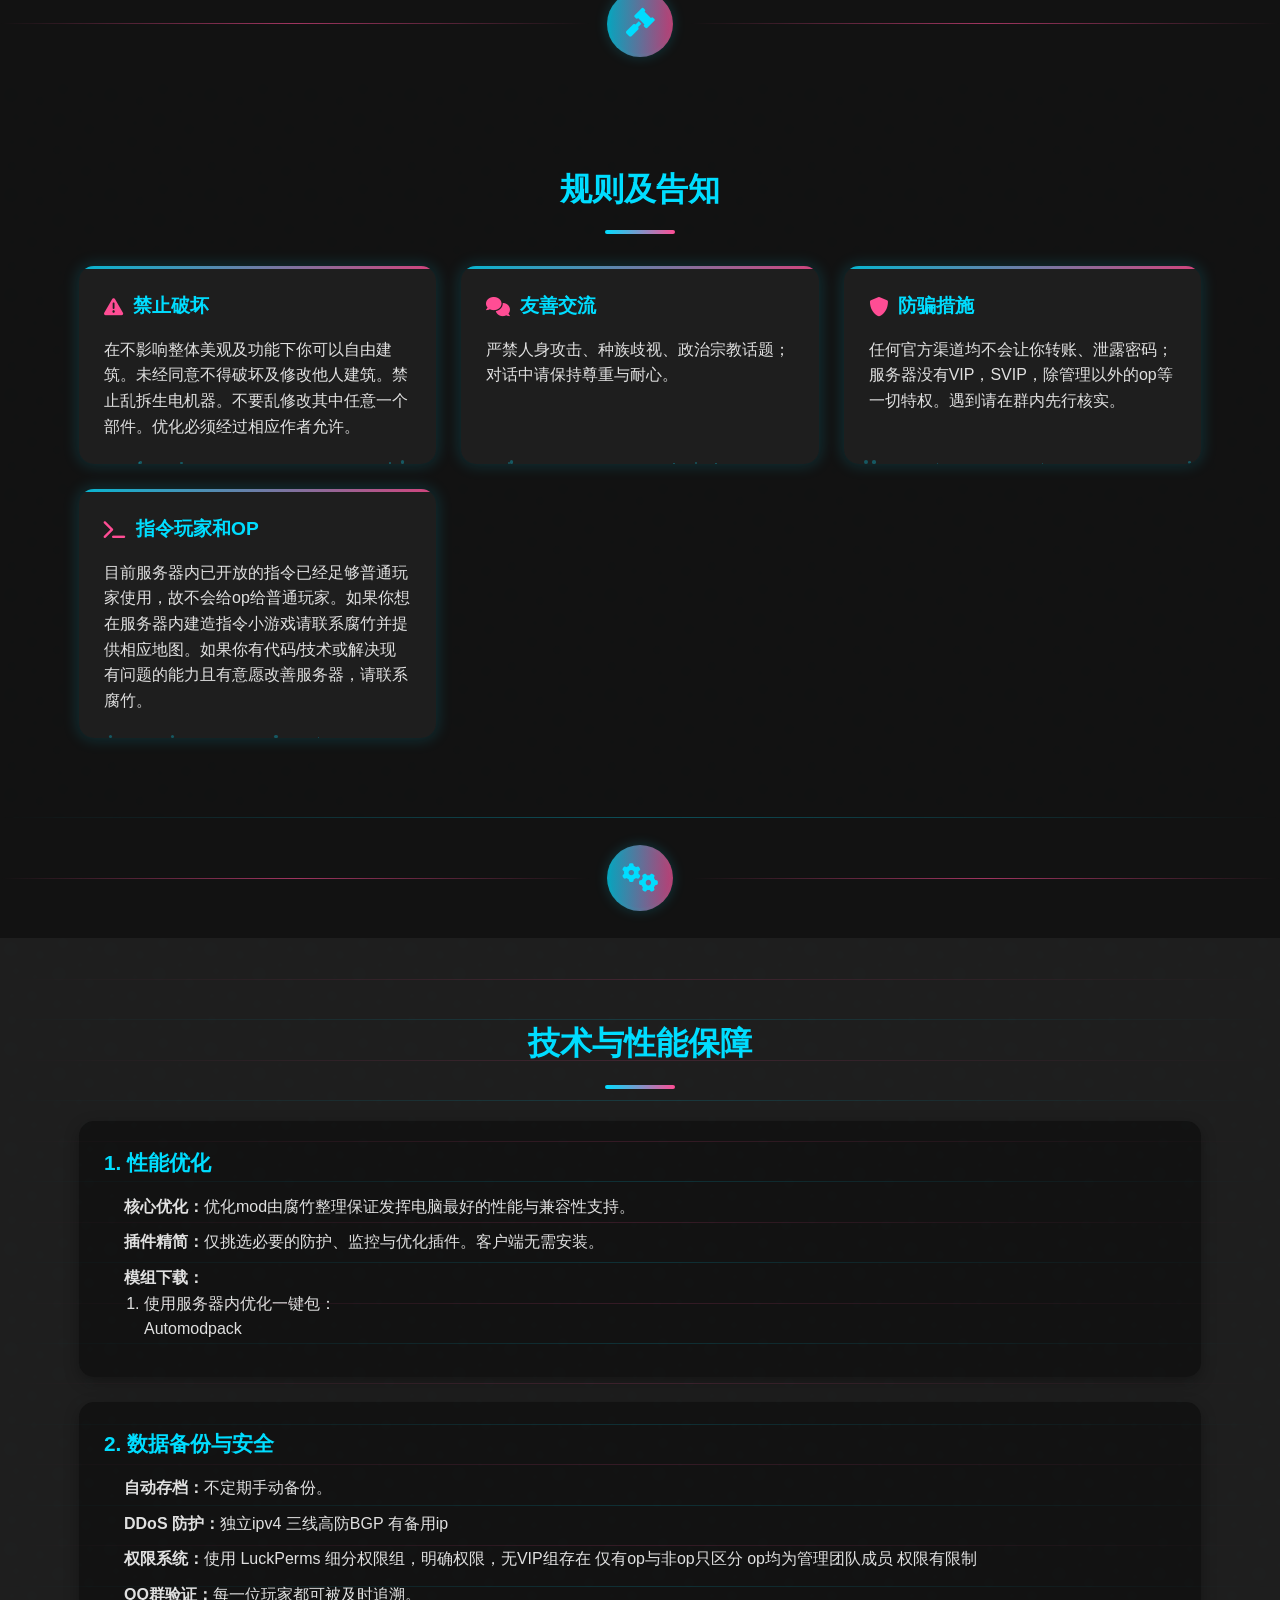
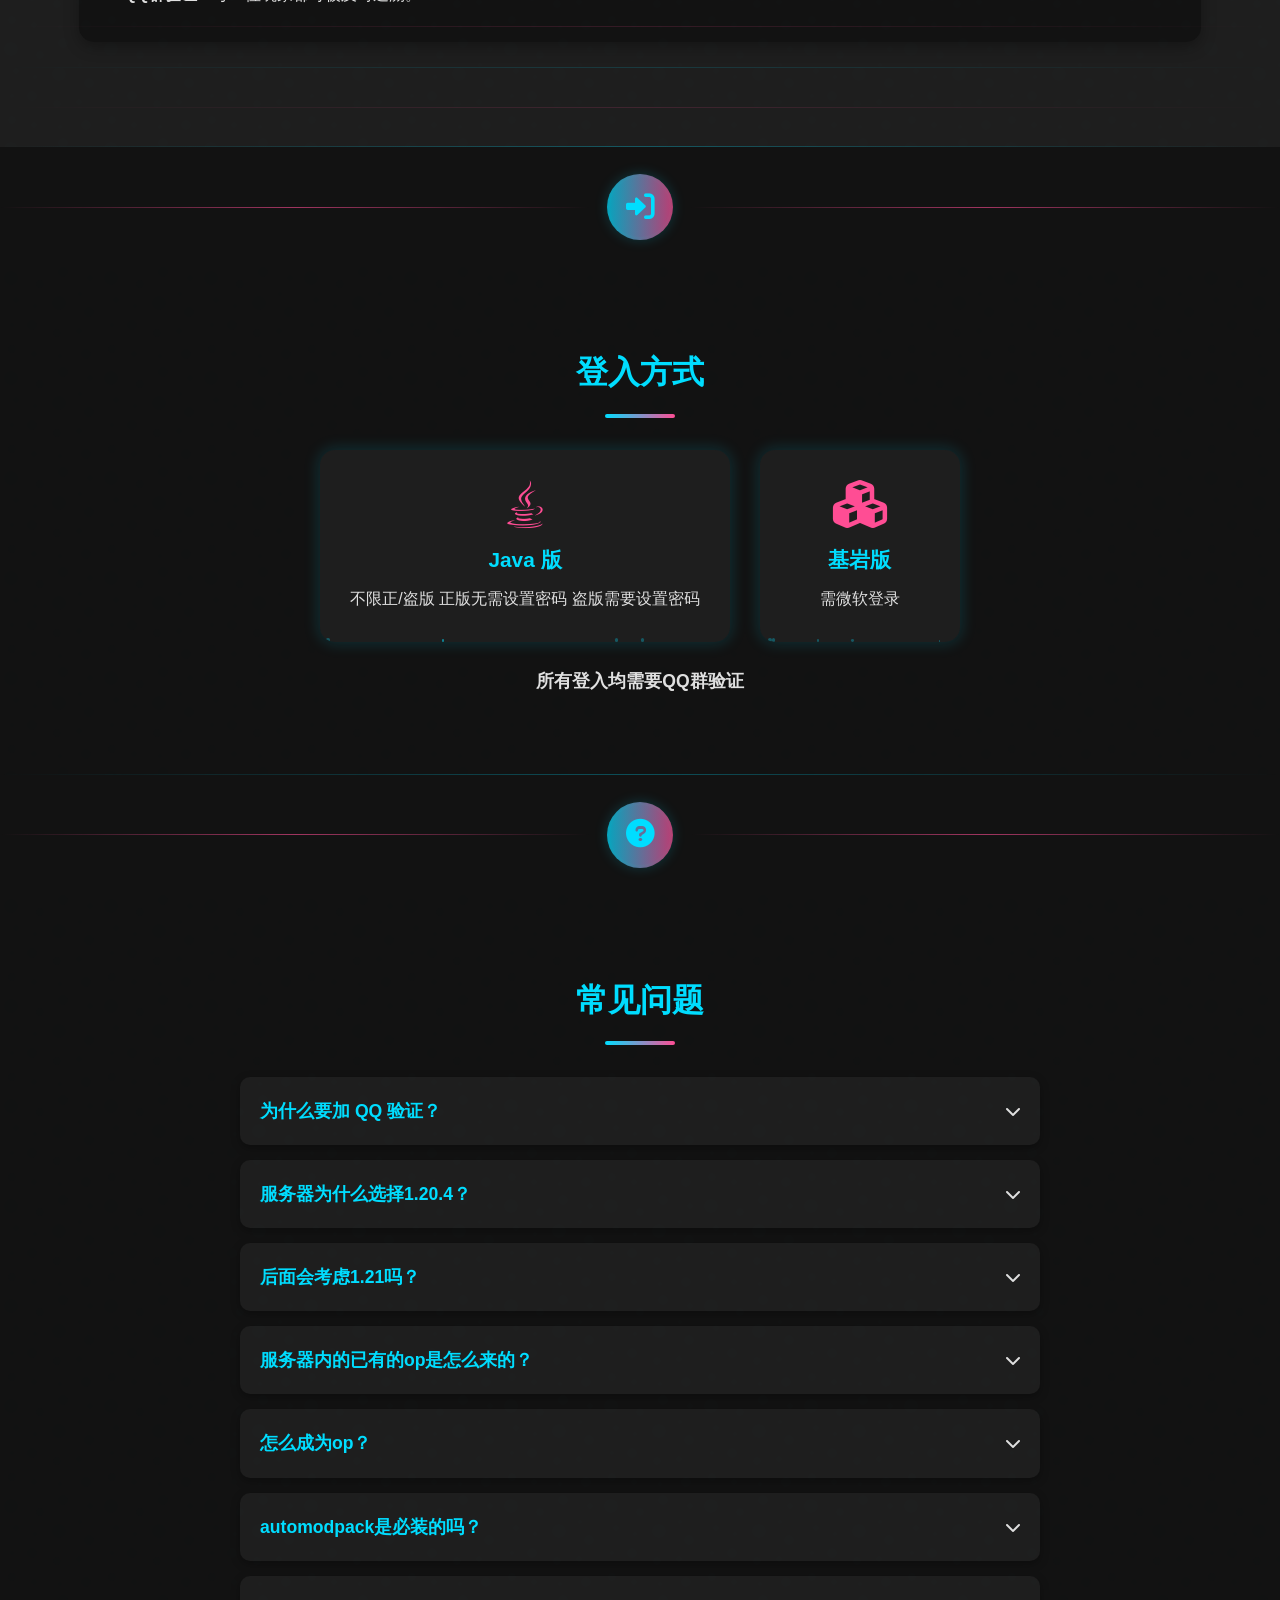
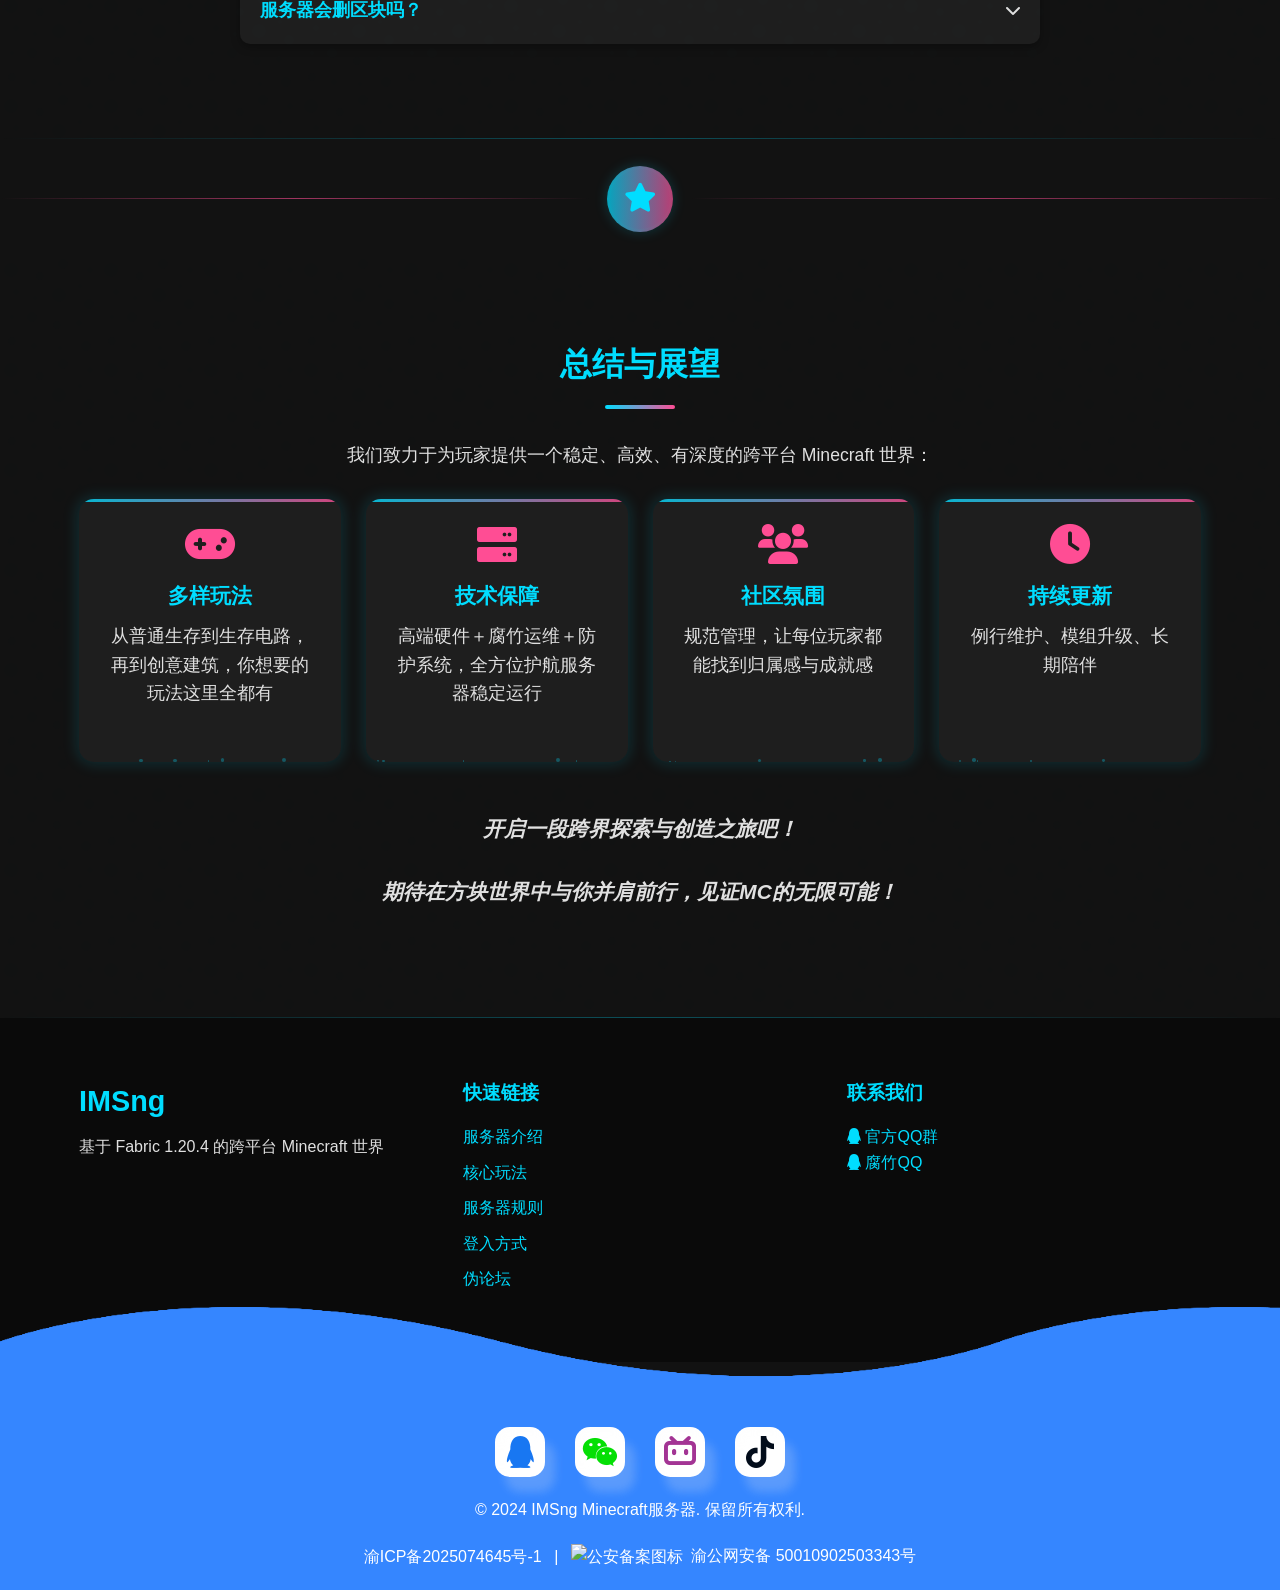
==== commit cf9290fa: "1.2.3" ====
--- a/index.html
+++ b/index.html
@@ -194,7 +194,7 @@
                     </div>
                     <div class="intro-card">
                         <h3>硬件配置</h3>
-                        <p>Intel Core i7-14700K + 10 GB RAM，提供稳定流畅的游戏体验</p>
+                        <p>Intel Core 9950X + 10 GB RAM，提供稳定流畅的游戏体验</p>
                     </div>
                     <div class="intro-card">
                         <h3>玩法定位</h3>
@@ -217,7 +217,7 @@
         <section class="about" id="about">
             <div class="container">
                 <h2 class="section-title">关于MC服务器</h2>
-                <p>本服务器已经开服一年多了，经历了由单人存档到radmin到frp到简幻欢再到云服务器的过程。在不断的优化和增加功能后，我决定将服务器对外公开。在漫长的时间道路上，感谢各位玩家的一路陪伴。</p>
+                <p>本服务器已经历经三年，经历了由单人存档到radmin到frp到简幻欢再到云服务器的过程。在不断的优化和增加功能后，我决定将服务器对外公开。在漫长的时间道路上，感谢各位玩家的一路陪伴。</p>
             </div>
         </section>
         
@@ -256,7 +256,7 @@
                     </div>
                     <div class="gameplay-content">
                         <h3>3. 建筑设计</h3>
-                        <p>自由地建造你所想建造的建筑。服务器的方块小镇MOD可以使你的建筑更加美观，服务器内的生电机器可以让你的建筑过程更加便捷。</p>
+                        <p>自由地建造你所想建造的建筑。服务器内的生电机器可以让你的建筑过程更加便捷。</p>
                     </div>
                 </div>
             </div>
@@ -317,14 +317,11 @@
                     <ul>
                         <li><strong>核心优化：</strong>优化mod由腐竹整理保证发挥电脑最好的性能与兼容性支持。</li>
                         <li><strong>插件精简：</strong>仅挑选必要的防护、监控与优化插件。客户端无需安装。</li>
-                        <li><strong>必要模组下载：</strong>
+                        <li><strong>模组下载：</strong>
                             <ol>
                                 <li>使用服务器内优化一键包：<br>
                                 Automodpack</li>
-                                <li>自己配置：<br>
-                                architectury-11.1.17-fabric.jar<br>
-                                yuushya-modelling-1.20.4-fabric-2.2.0.jar<br>
-                                yuushya-1.20.4-fabric-2.2.2.jar</li>
+
                             </ol>
                         </li>
                     </ul>
@@ -334,7 +331,7 @@
                     <h3>2. 数据备份与安全</h3>
                     <ul>
                         <li><strong>自动存档：</strong>不定期手动备份。</li>
-                        <li><strong>DDoS 防护：</strong>独立ipv4 带有普防 有备用ip</li>
+                        <li><strong>DDoS 防护：</strong>独立ipv4 三线高防BGP 有备用ip</li>
                         <li><strong>权限系统：</strong>使用 LuckPerms 细分权限组，明确权限，无VIP组存在 仅有op与非op只区分 op均为管理团队成员 权限有限制</li>
                         <li><strong>QQ群验证：</strong>每一位玩家都可被及时追溯。</li>
                     </ul>
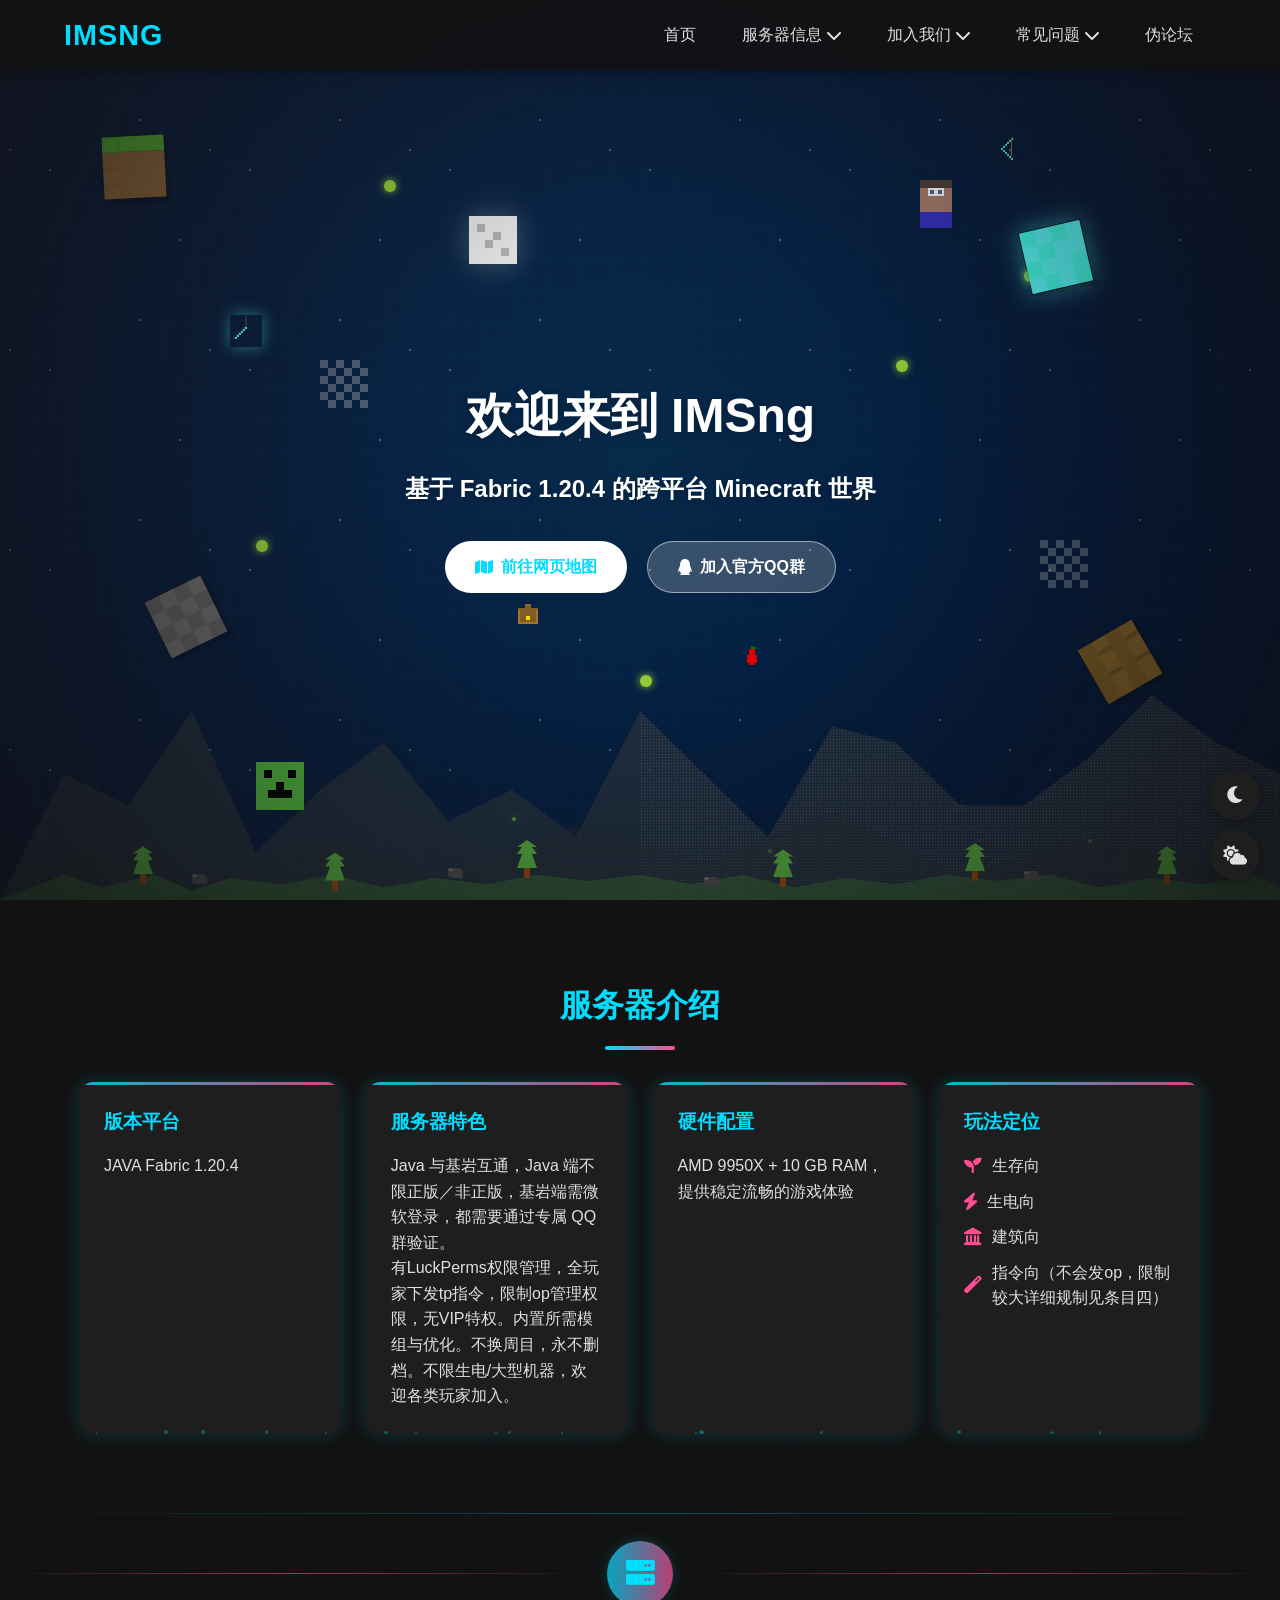
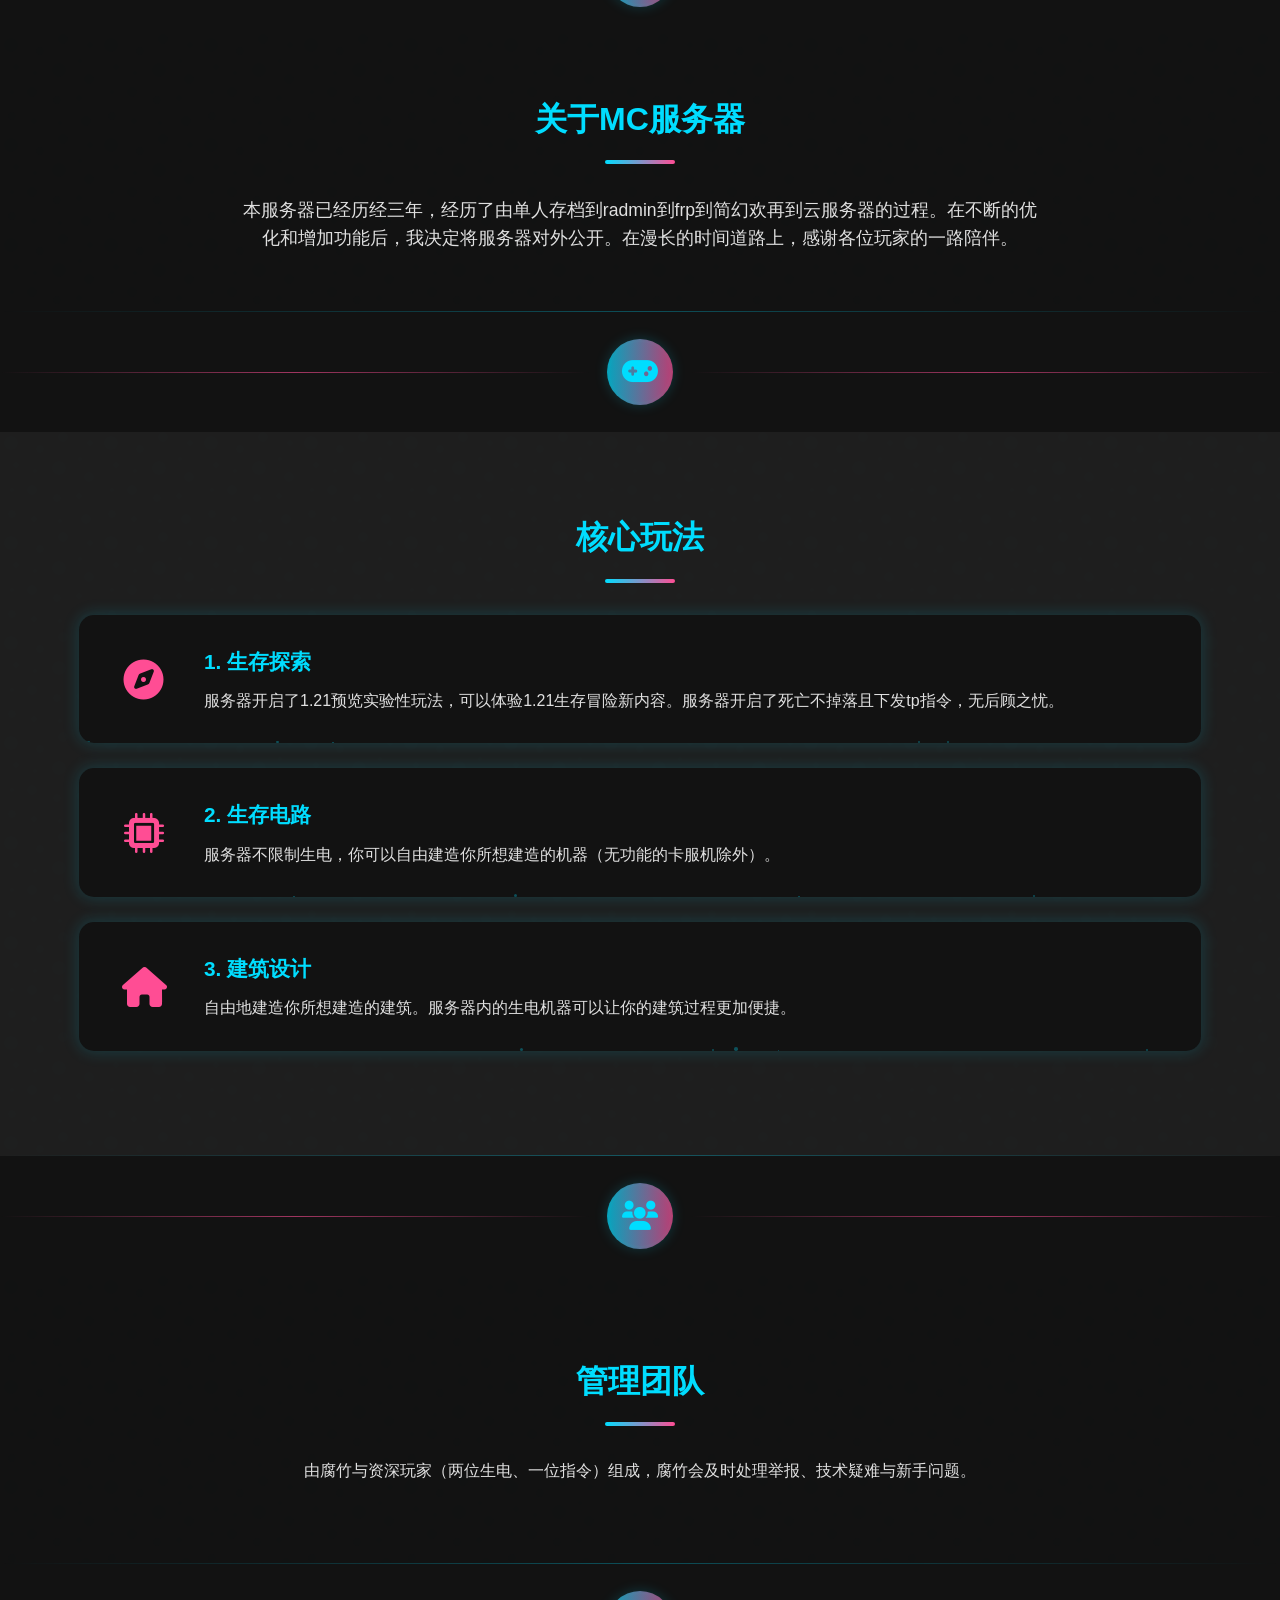
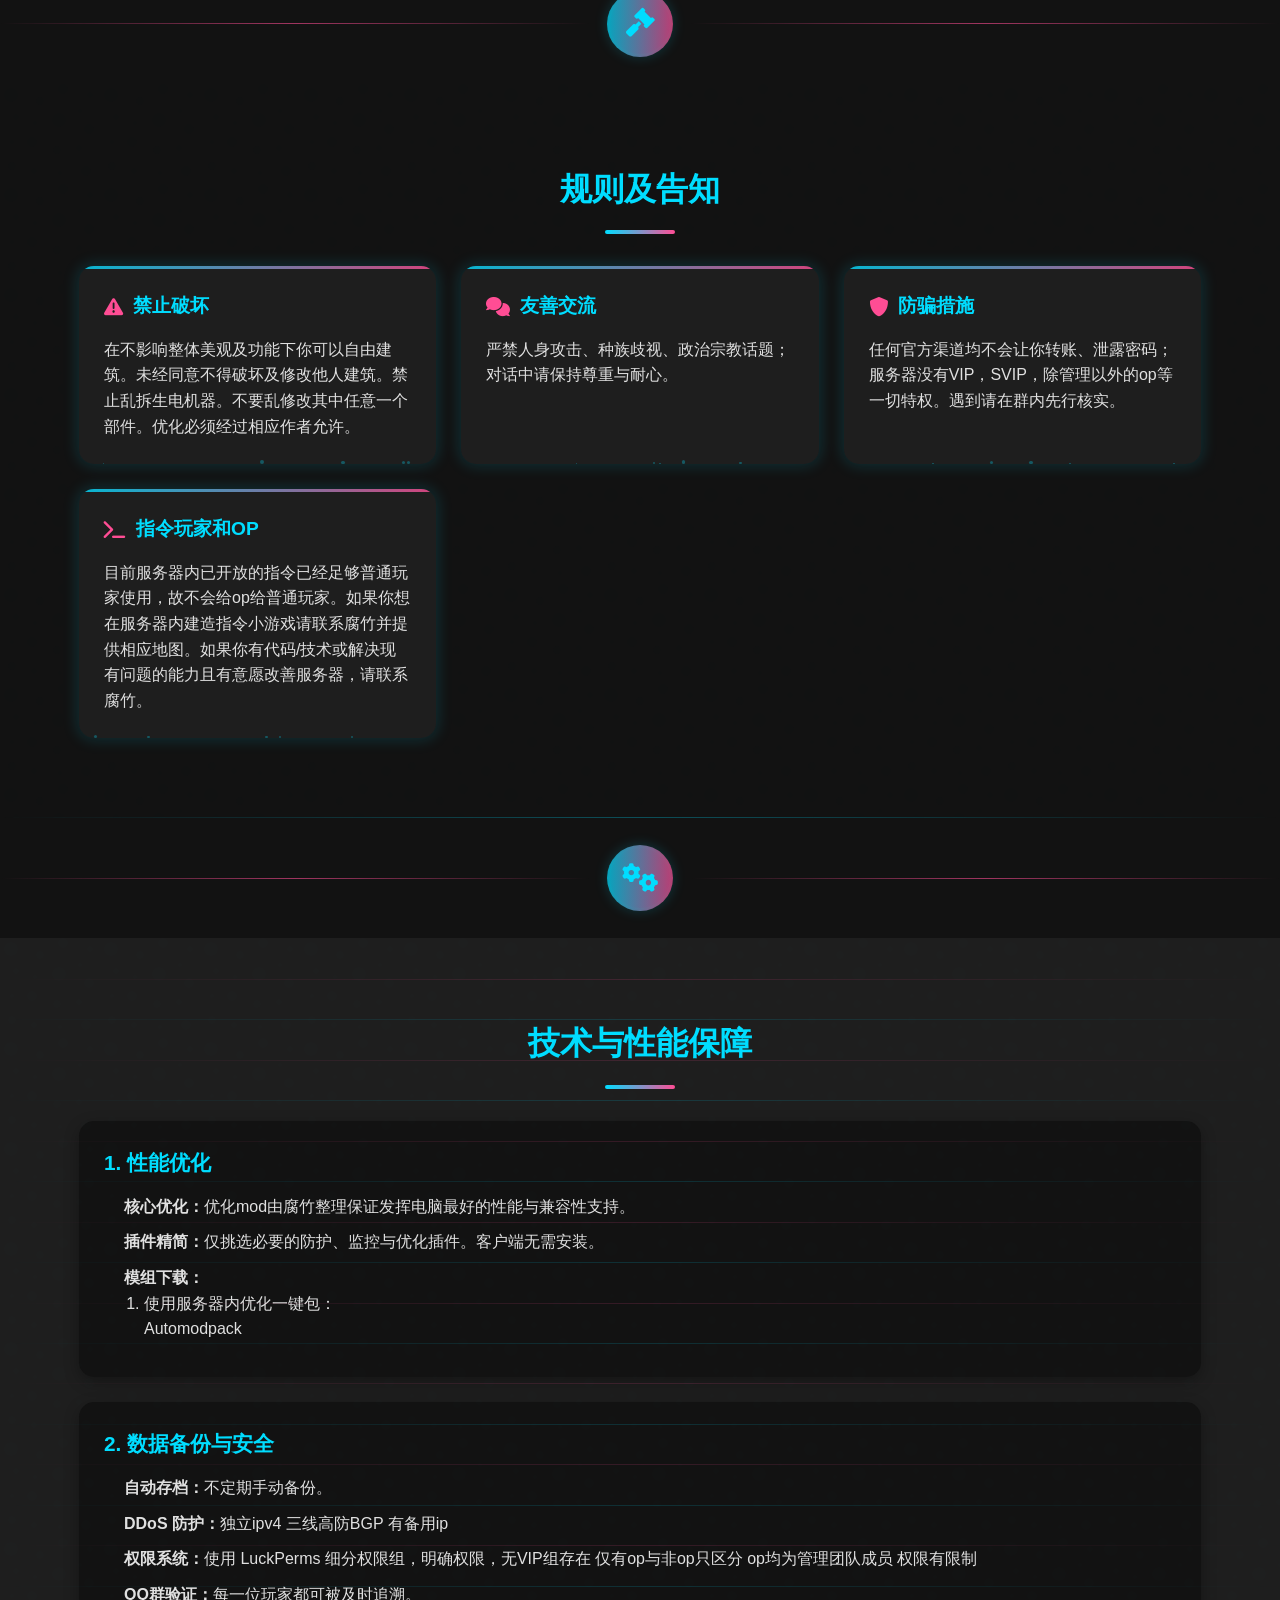
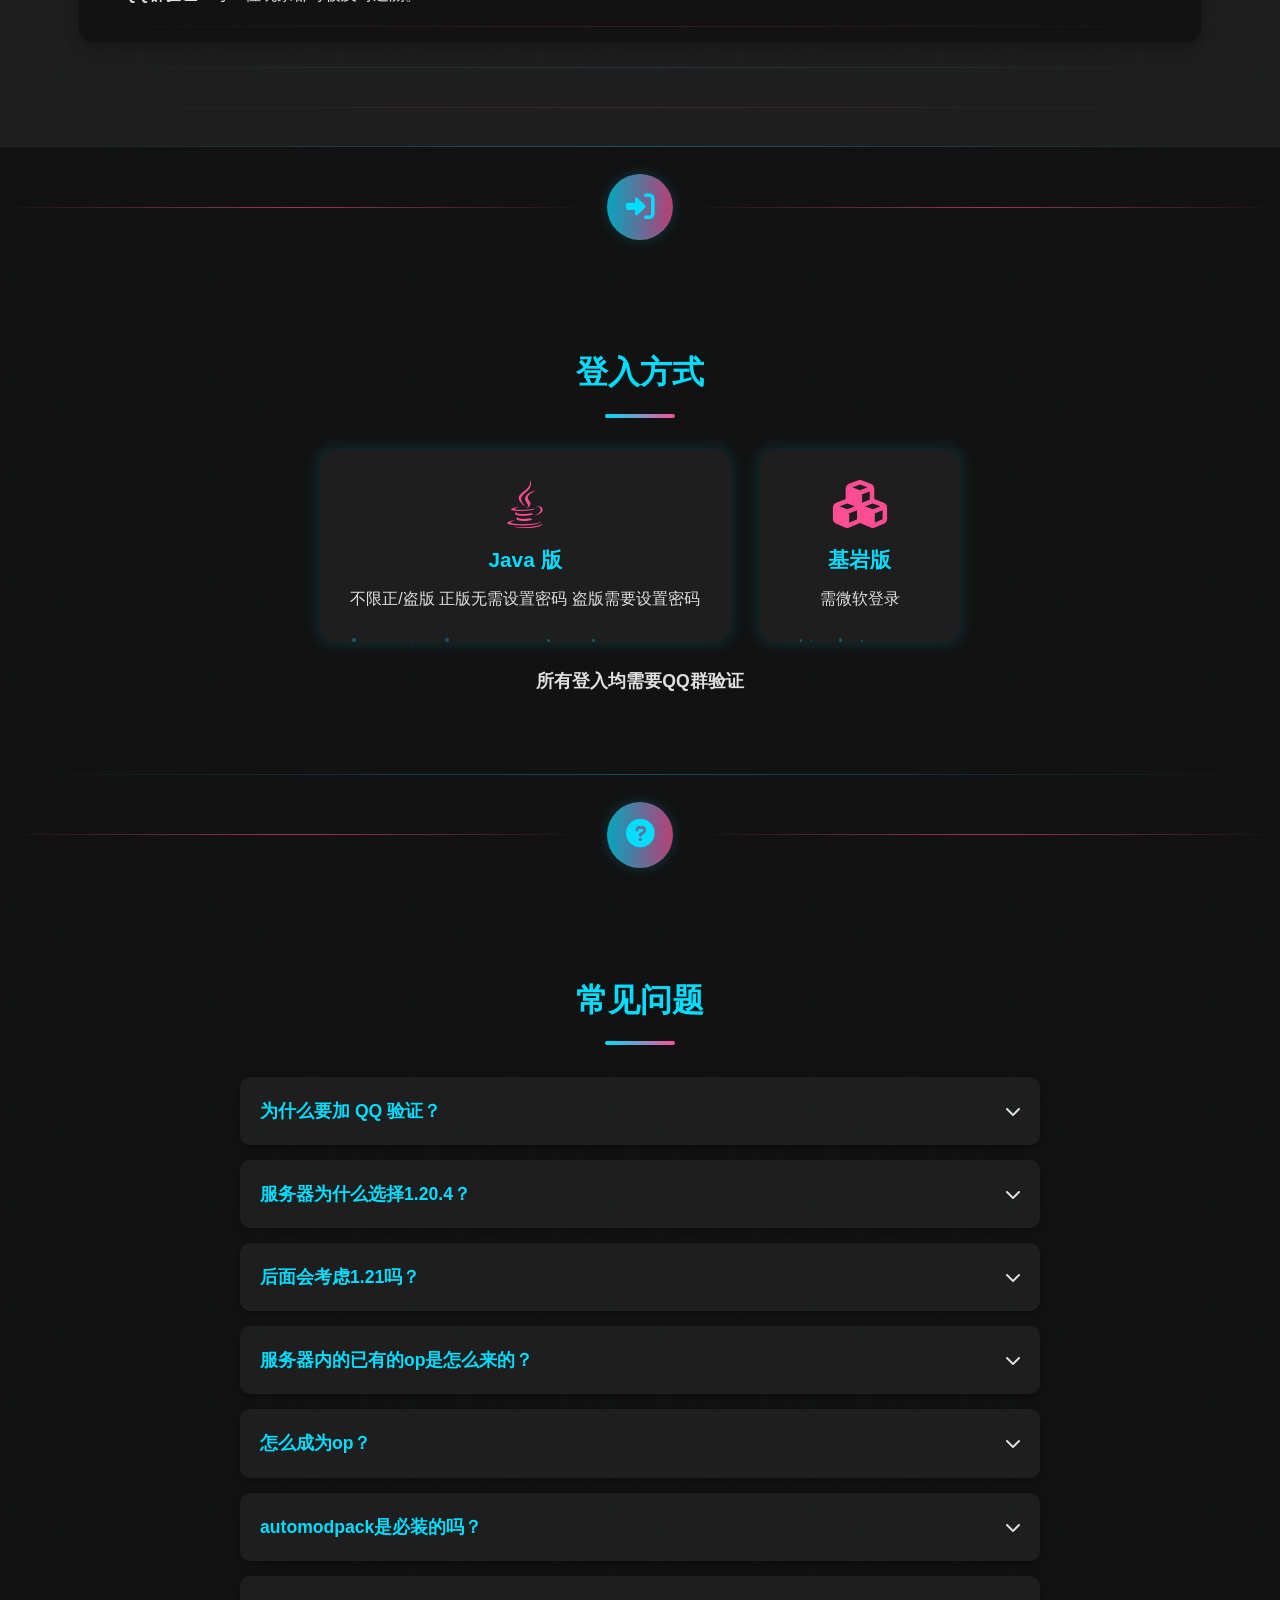
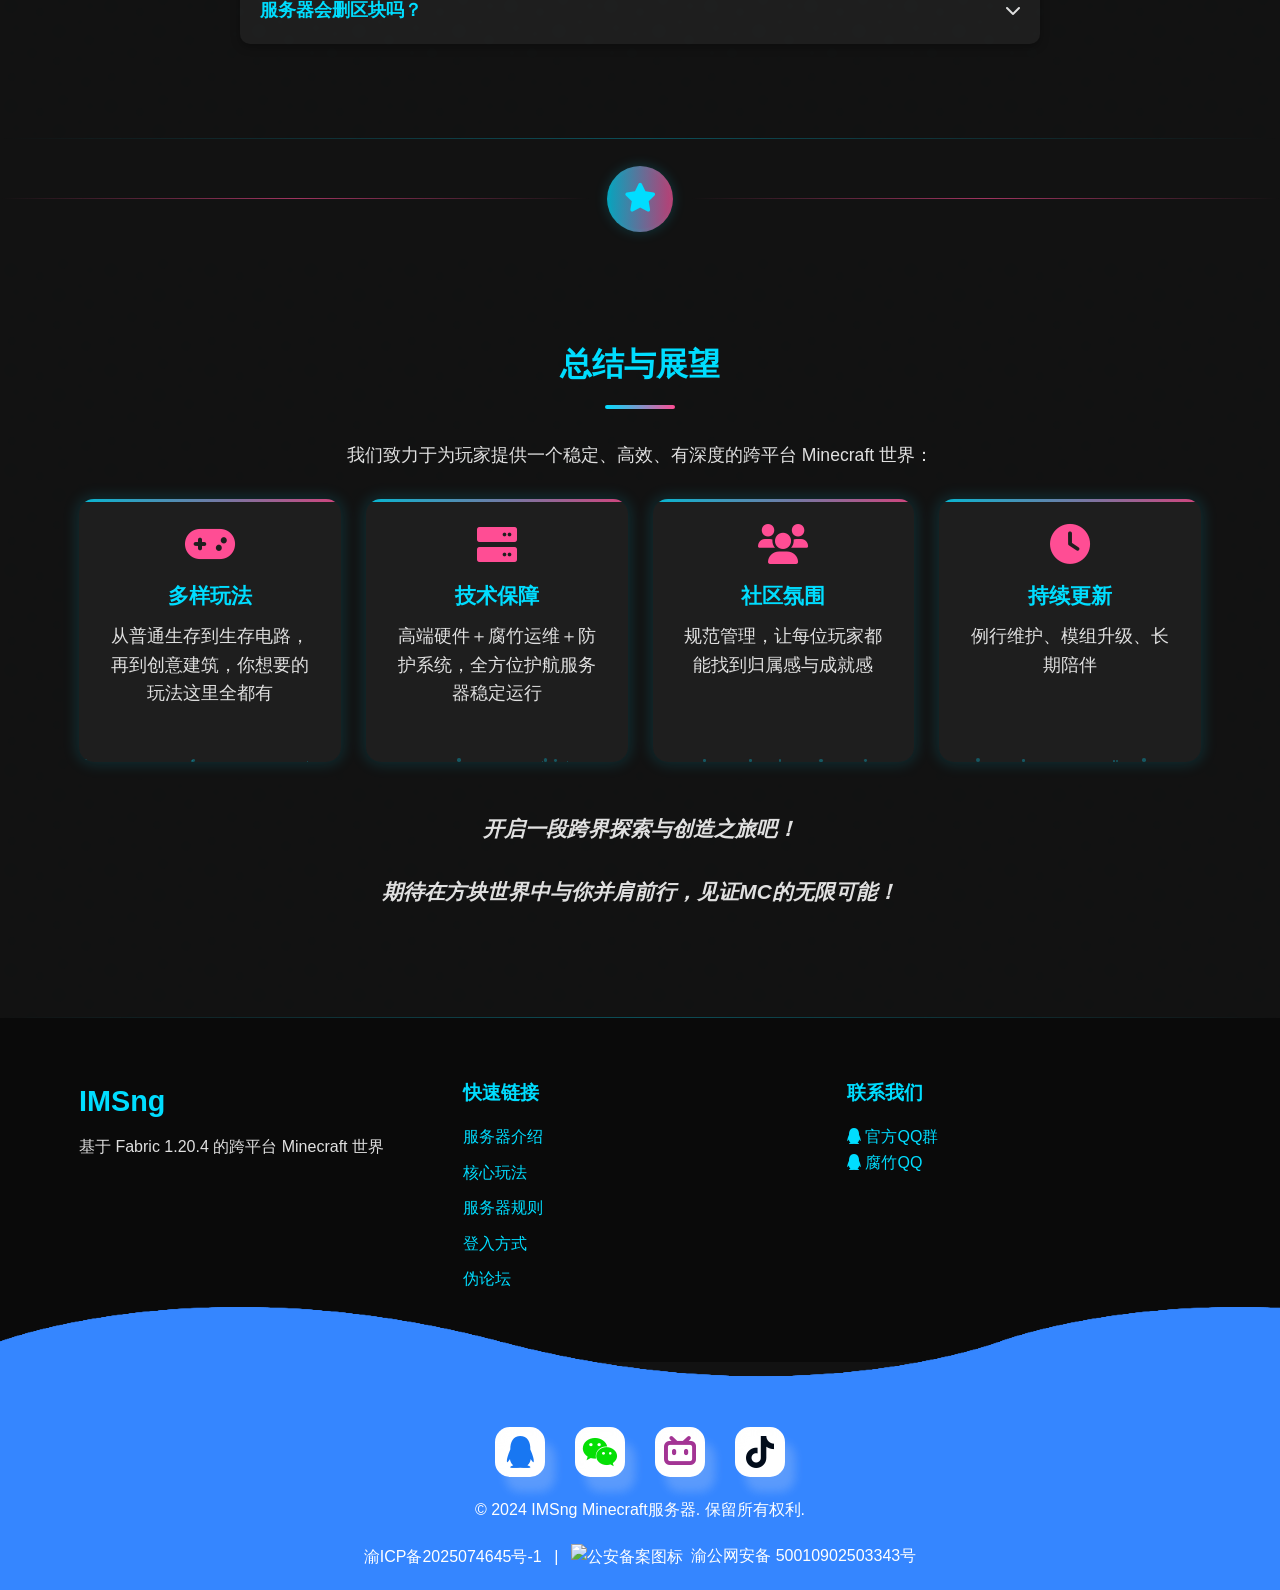
==== commit 321bc41f: "1.2.3.5" ====
--- a/index.html
+++ b/index.html
@@ -194,7 +194,7 @@
                     </div>
                     <div class="intro-card">
                         <h3>硬件配置</h3>
-                        <p>Intel Core 9950X + 10 GB RAM，提供稳定流畅的游戏体验</p>
+                        <p>AMD 9950X + 10 GB RAM，提供稳定流畅的游戏体验</p>
                     </div>
                     <div class="intro-card">
                         <h3>玩法定位</h3>
